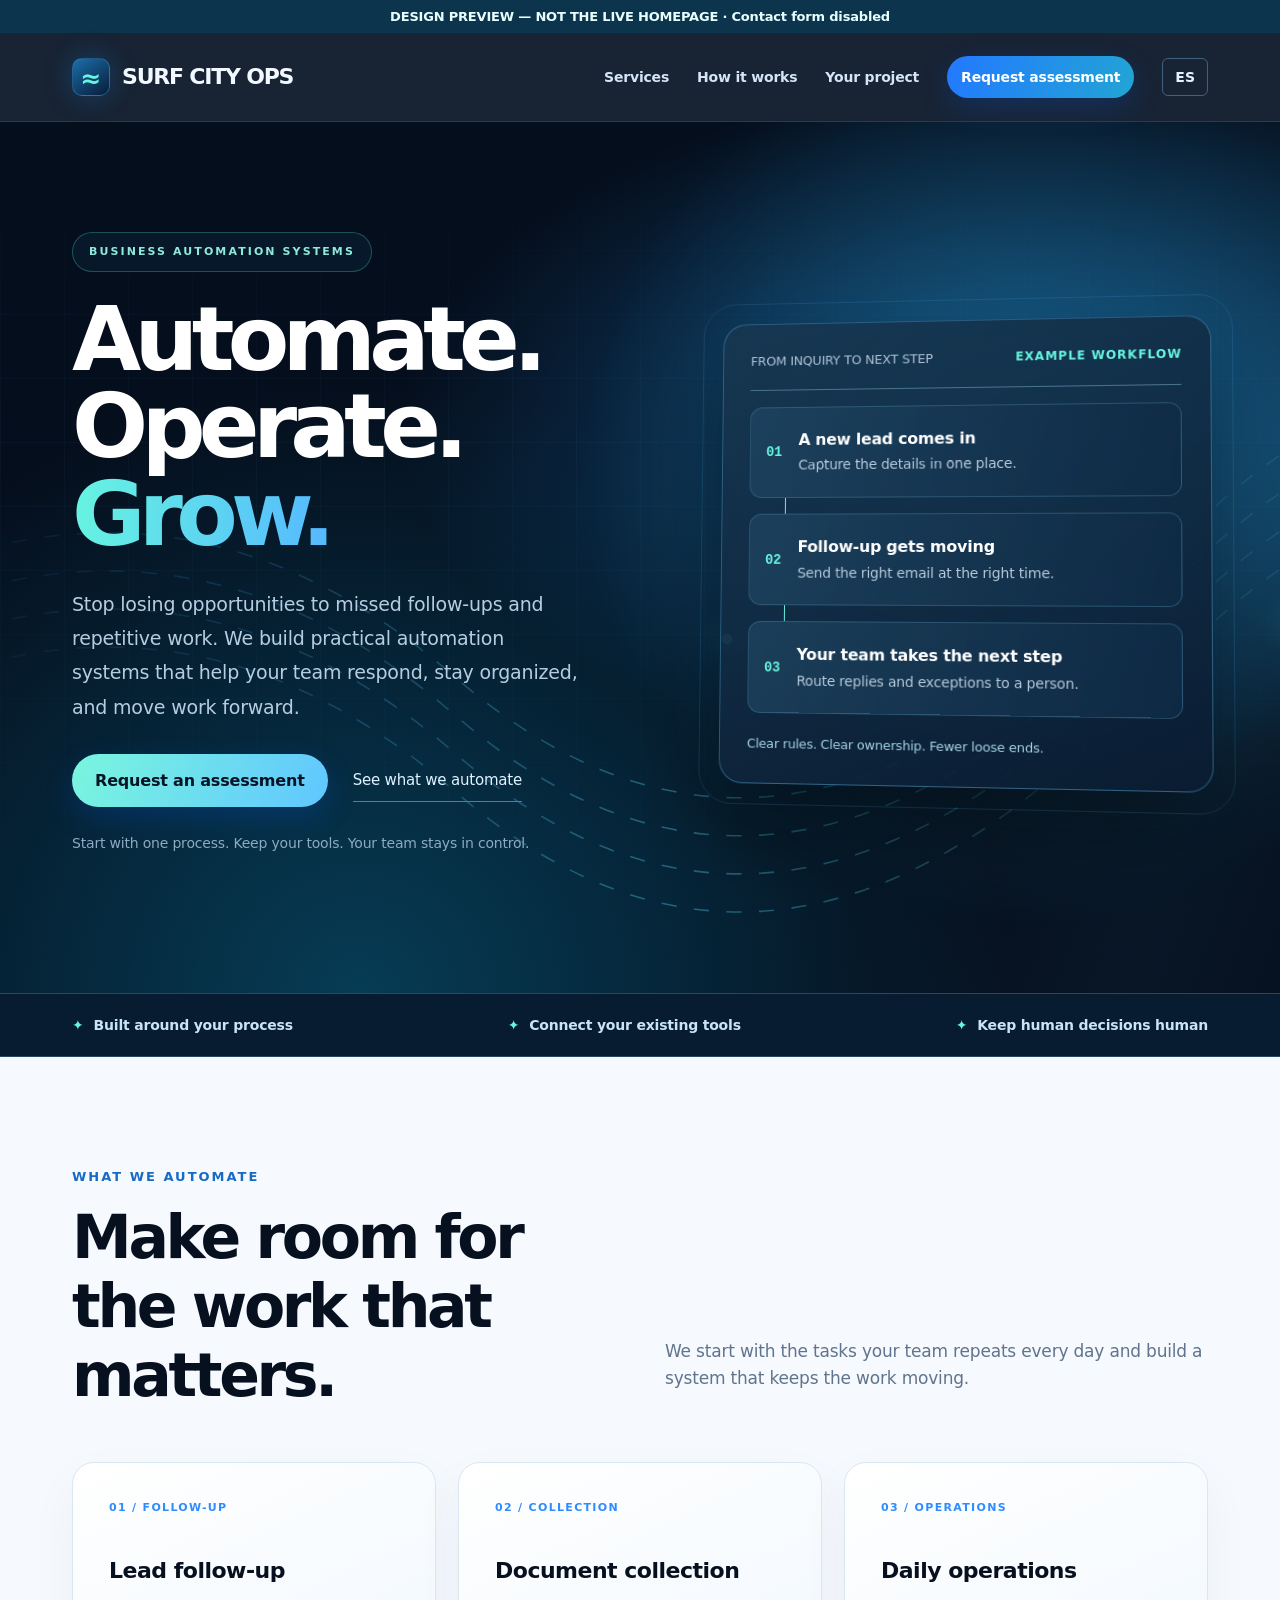
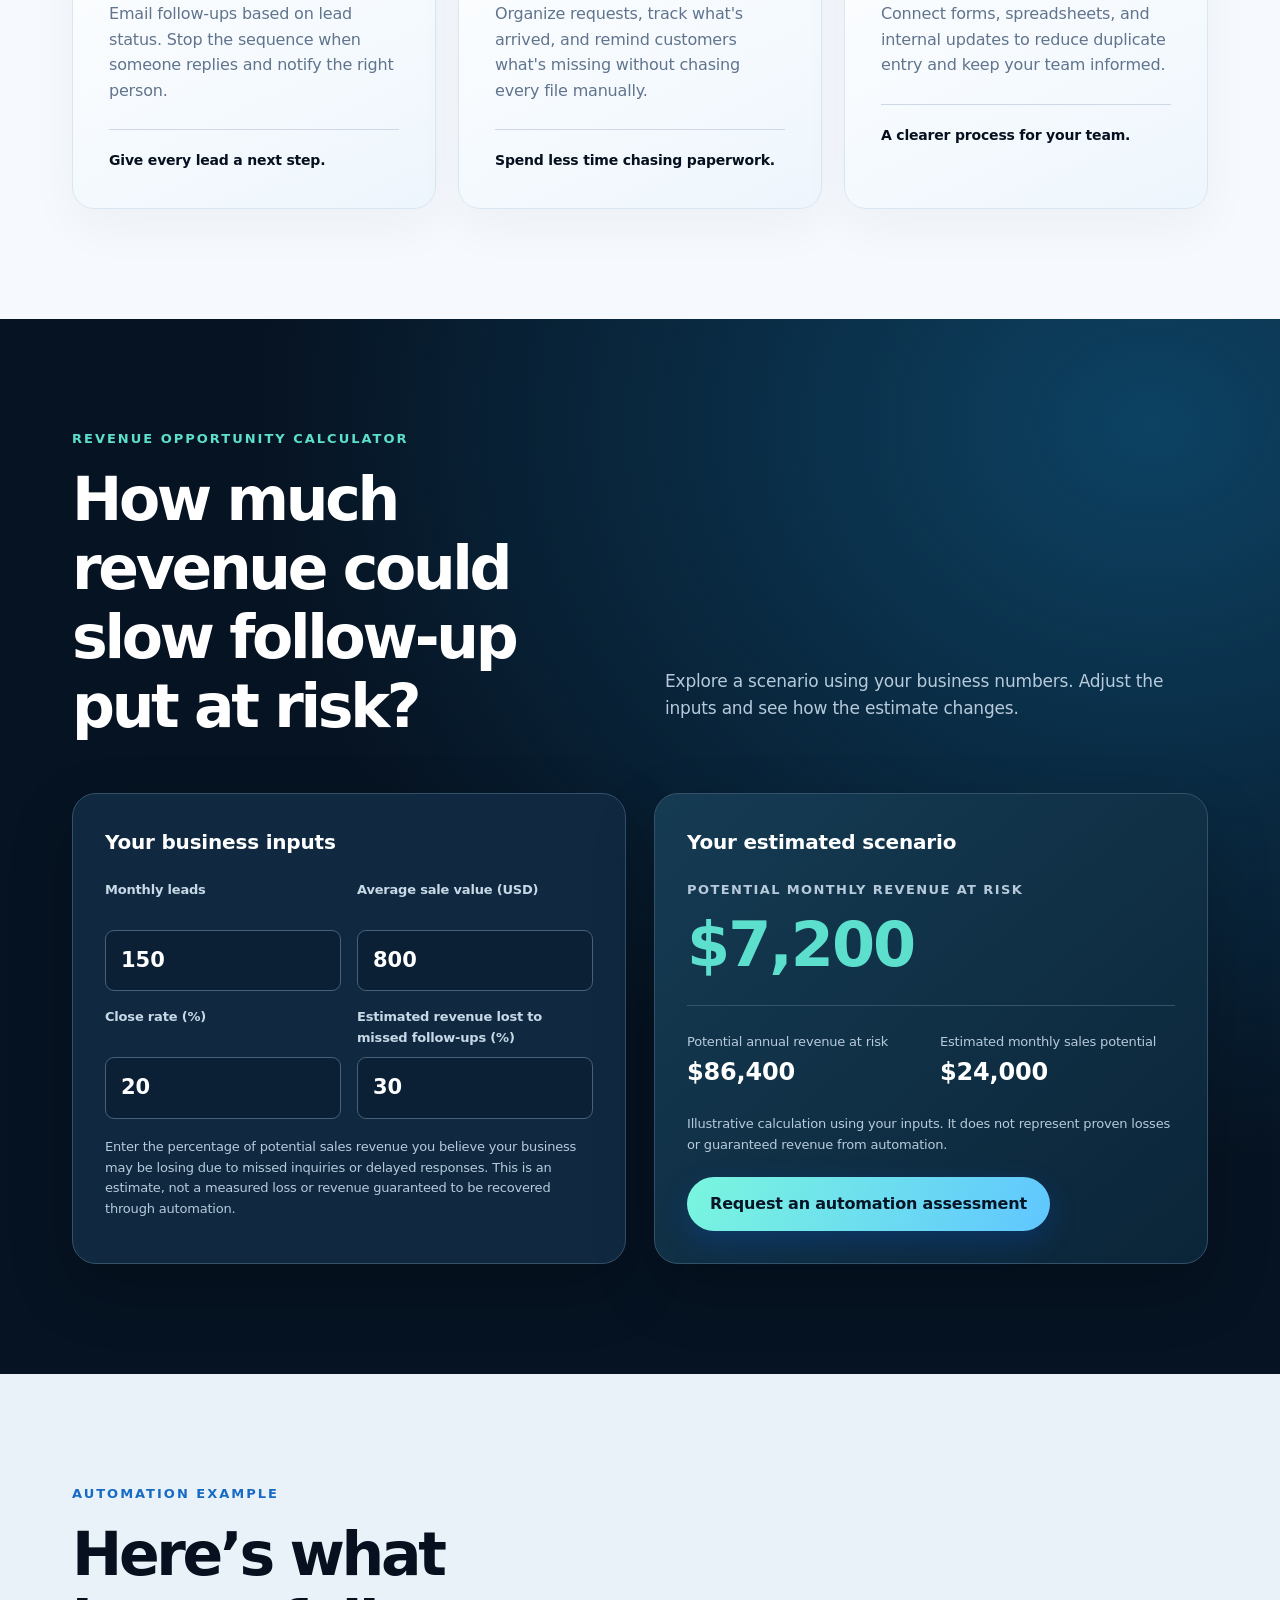
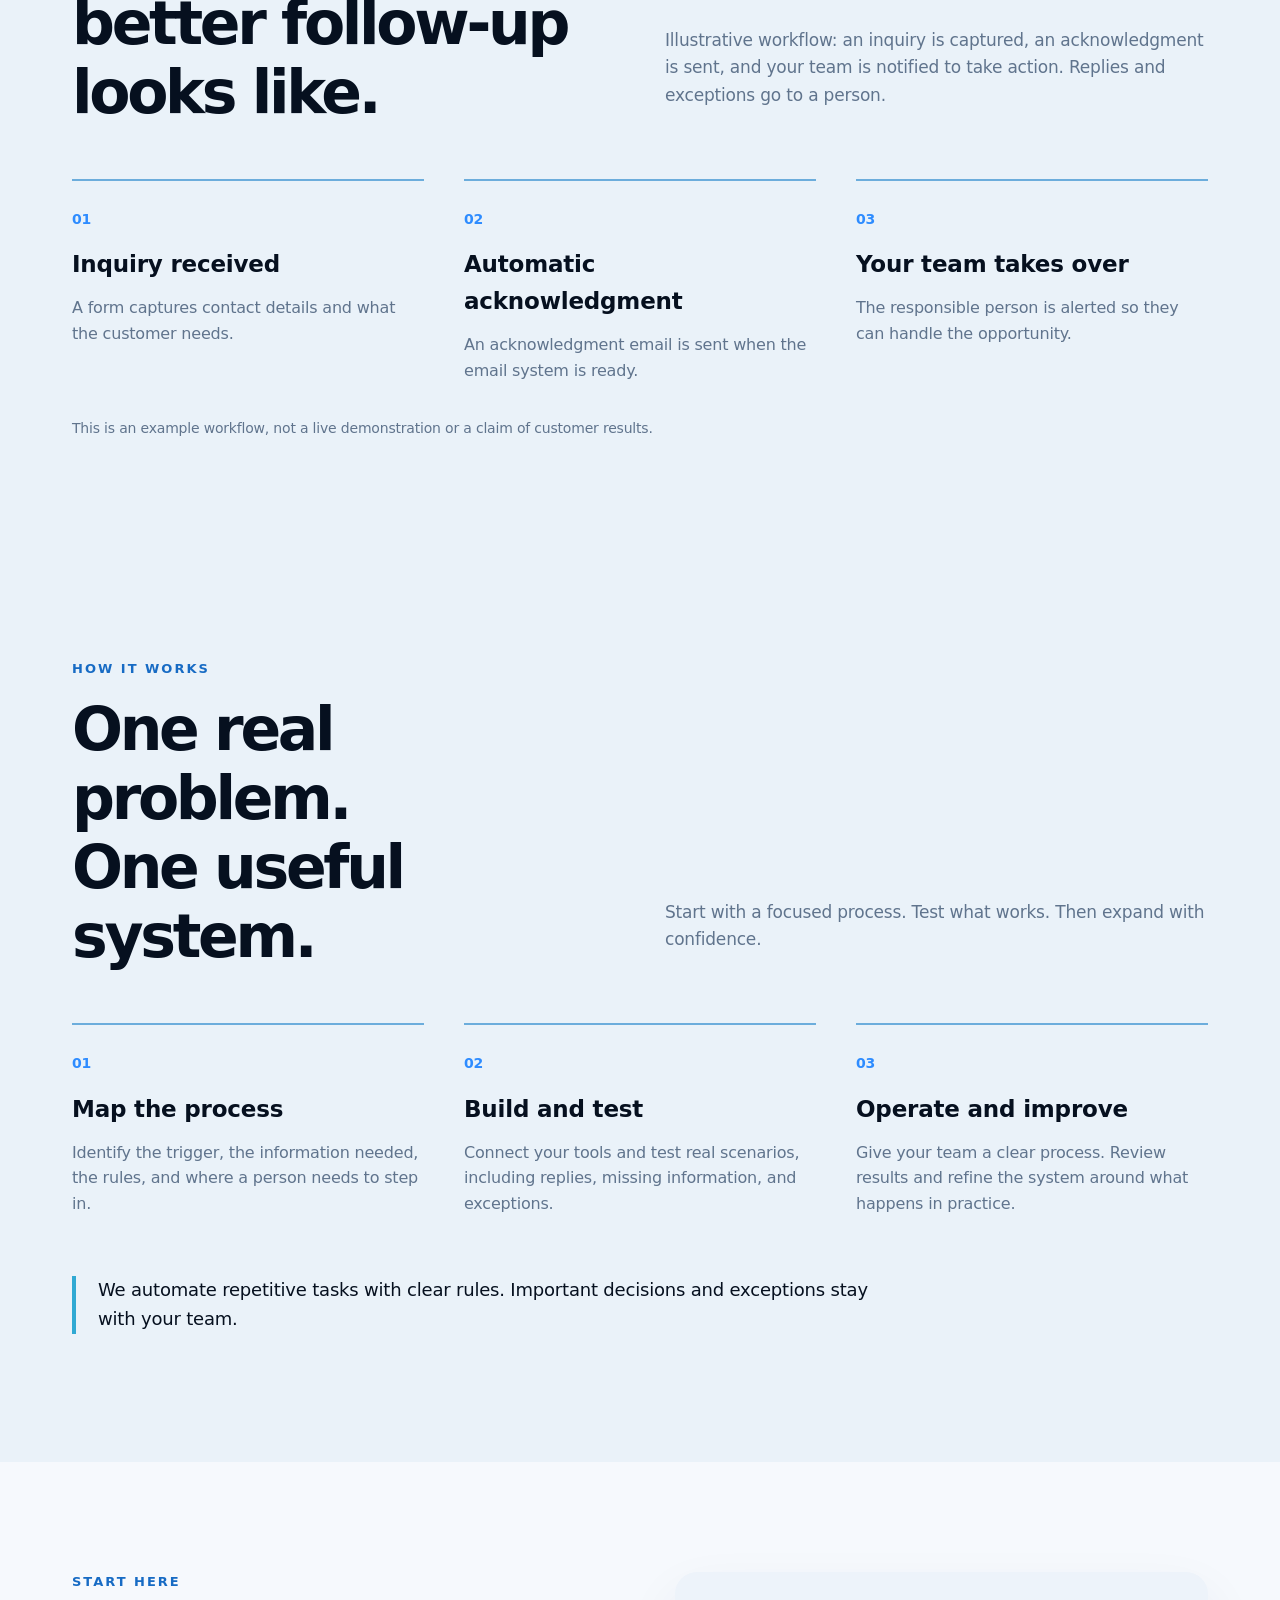
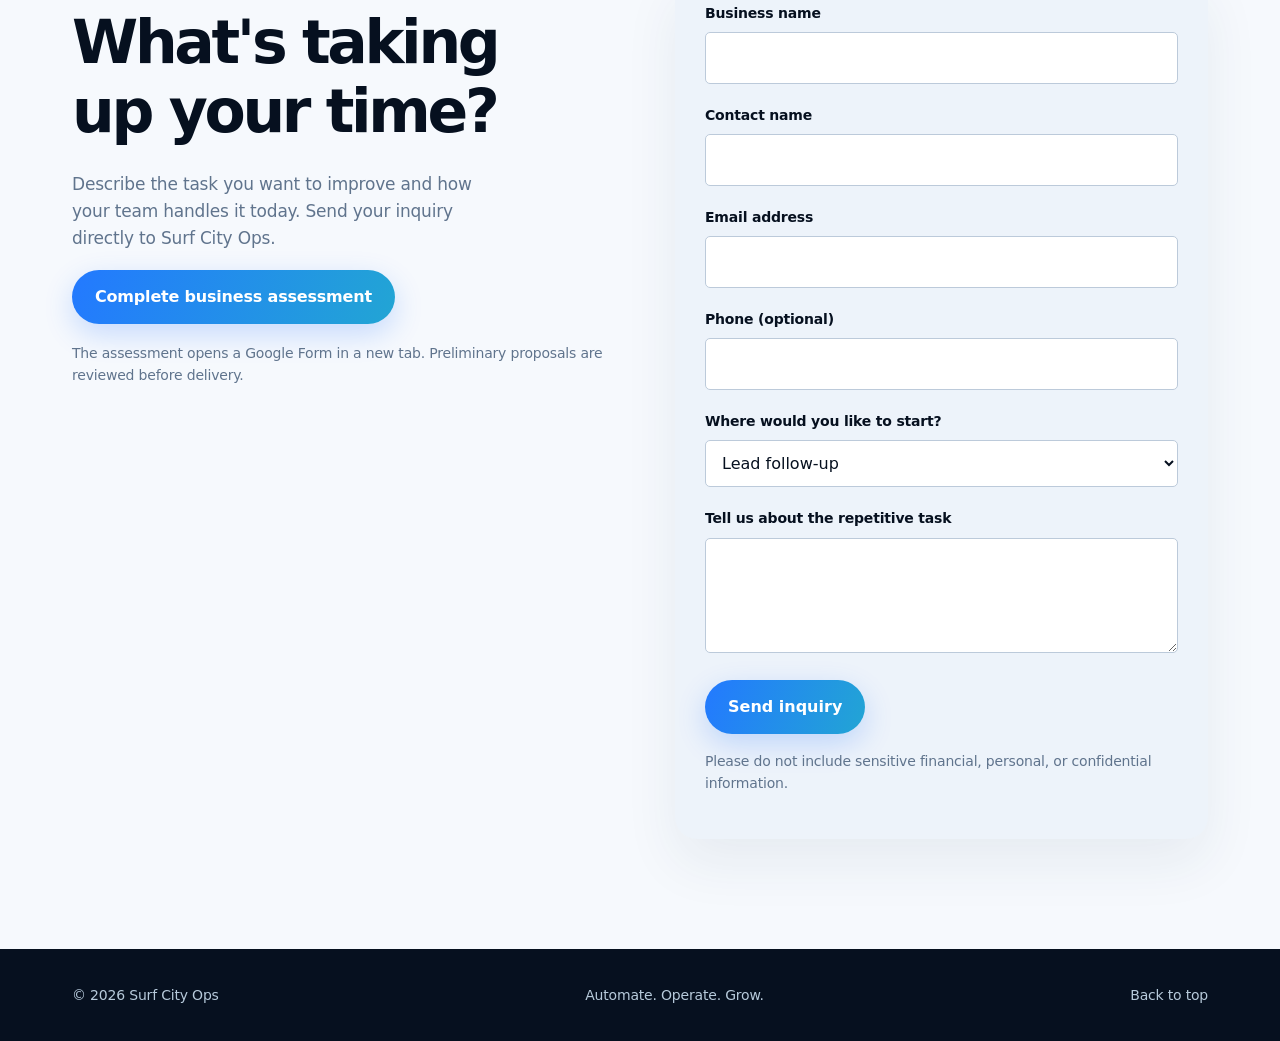
==== preview/index.html @ 1334e9cc "Publish isolated Ocean Intelligence review preview; disable form submissions" ====
<!doctype html>
<html lang="en">
<head>
<meta charset="utf-8"><meta name="viewport" content="width=device-width,initial-scale=1">
<title>Surf City Ops | Ocean Intelligence Preview</title>
<meta name="robots" content="noindex,nofollow">
<meta name="description" content="Practical business automation systems for lead follow-up, document collection, and repetitive work.">
<meta name="theme-color" content="#071a2c">

<meta property="og:type" content="website"><meta property="og:title" content="Surf City Ops | Practical Business Automation"><meta property="og:description" content="Practical systems for lead follow-up, document collection, and everyday operations.">
<meta name="twitter:card" content="summary">
<link rel="icon" href="data:image/svg+xml,%3Csvg xmlns='http://www.w3.org/2000/svg' viewBox='0 0 32 32'%3E%3Crect width='32' height='32' rx='8' fill='%23071a2c'/%3E%3Cpath d='M5 19q5-10 11 0t11 0M5 25q5-10 11 0t11 0' fill='none' stroke='%235ce0cd' stroke-width='3'/%3E%3C/svg%3E">
<style>
:root{--ink:#071a2c;--blue:#1259ed;--mint:#5ce0cd;--paper:#f4f7fb;--muted:#566477}*{box-sizing:border-box}html{scroll-behavior:smooth;scroll-padding-top:90px}body{margin:0;color:var(--ink);font-family:Arial,Helvetica,sans-serif;line-height:1.6}a{color:inherit;text-decoration:none}button,input,select,textarea{font:inherit}button,a,input,textarea,select{touch-action:manipulation}a:focus-visible,button:focus-visible,input:focus-visible,textarea:focus-visible,select:focus-visible{outline:3px solid #168e7d;outline-offset:5px}.wrap{max-width:1200px;margin:auto;padding:0 32px}header{position:sticky;top:0;z-index:10;background:#fff;border-bottom:1px solid #dfe6ef}.nav{min-height:88px;display:flex;align-items:center;justify-content:space-between;gap:25px}.nav-cta{background:var(--blue);color:#fff;border-radius:6px;padding:10px 14px}.brand{font-weight:800;font-size:22px;letter-spacing:-1px;display:flex;align-items:center;gap:12px}.mark{background:var(--ink);color:var(--mint);width:38px;height:38px;display:grid;place-items:center;border-radius:10px;font-size:25px;letter-spacing:-4px;padding-right:4px}.links{display:flex;align-items:center;gap:28px;font-size:14px;font-weight:bold}.lang{background:transparent;border:1px solid #c4cedb;border-radius:6px;padding:7px 12px;cursor:pointer}.button{display:inline-block;border:0;border-radius:6px;padding:14px 23px;background:var(--blue);color:white;font-weight:bold;cursor:pointer}.button.light{background:var(--mint);color:var(--ink)}.hero{background:var(--ink);color:white;overflow:hidden}.hero-grid{display:grid;grid-template-columns:1.15fr 1fr;gap:60px;align-items:center;padding-top:90px;padding-bottom:90px}.eyebrow{text-transform:uppercase;letter-spacing:2px;font-size:13px;font-weight:bold;color:var(--mint);margin:0 0 24px}h1{font-size:clamp(48px,6.8vw,86px);line-height:1.04;letter-spacing:-4px;margin:0 0 28px}h1 span{color:var(--mint)}.intro{font-size:19px;max-width:510px;color:#bdcede;margin-bottom:30px}.actions{display:flex;gap:25px;align-items:center;flex-wrap:wrap}.text-link{font-size:15px;border-bottom:1px solid #74889e;padding:9px 0}.hero-note{font-size:14px;color:#90a8c0;margin-top:25px}.flow{border:1px solid #38536f;background:#102940;border-radius:14px;padding:26px;transform:rotate(-2deg);box-shadow:20px 24px 0 #0a2136}.flow-head{display:flex;justify-content:space-between;gap:14px;font-size:13px;color:#aec3d7;border-bottom:1px solid #38536f;padding-bottom:18px}.flow-head strong{color:var(--mint);text-transform:uppercase;font-size:12px;letter-spacing:1px}.flow-step{padding:20px 16px;border:1px solid #38536f;border-radius:8px;margin-top:17px;display:flex;gap:17px;align-items:center;background:#16344e}.number{font:700 14px monospace;color:var(--mint)}.flow-step b{display:block;font-size:16px}.flow-step small{font-size:14px;color:#b5c9db}.flow-line{height:16px;width:1px;background:var(--mint);margin:0 0 -17px 37px}.flow-foot{font-size:13px;color:#aec3d7;padding-top:21px}.strip{background:var(--mint);padding:20px 0}.strip .wrap{display:flex;justify-content:space-between;gap:24px;font-weight:bold;font-size:14px}section{padding:88px 0}.section-top{display:grid;grid-template-columns:1fr 1fr;gap:50px;align-items:end;margin-bottom:42px}.label{color:var(--blue);font-size:13px;letter-spacing:2px;text-transform:uppercase;font-weight:bold;margin-bottom:15px}h2{font-size:clamp(32px,4vw,48px);letter-spacing:-1.8px;line-height:1.15;margin:0}p{margin:0 0 18px}.muted{color:var(--muted);font-size:17px}.cards{display:grid;grid-template-columns:repeat(3,1fr);gap:22px}.card{background:var(--paper);border:1px solid #e0e7f0;border-radius:10px;padding:30px}.card .index{font-size:14px;color:var(--blue);font-weight:bold;margin-bottom:40px}.card h3{font-size:22px;letter-spacing:-.5px;line-height:1.25;margin:0 0 17px}.card p{font-size:16px;color:var(--muted)}.card .outcome{border-top:1px solid #cfd9e6;margin:26px 0 0;padding-top:19px;color:var(--ink);font-weight:bold;font-size:14px}.process{background:var(--paper)}.steps{display:grid;grid-template-columns:repeat(3,1fr);gap:40px}.step{border-top:2px solid #bfcede;padding-top:25px}.step b{color:var(--blue);font-size:14px}.step h3{font-size:23px;margin:15px 0 12px}.step p{color:var(--muted)}.principle{margin-top:42px;border-left:4px solid var(--blue);padding-left:22px;max-width:800px;font-size:18px}.contact-grid{display:grid;grid-template-columns:1fr 1fr;gap:70px}.contact h2{margin-bottom:25px}.contact .muted{max-width:420px}form{background:var(--paper);border-radius:10px;padding:30px}label{display:block;font-size:14px;font-weight:bold;margin-bottom:8px}input,select,textarea{width:100%;padding:12px;border:1px solid #bccada;background:#fff;border-radius:5px;color:var(--ink);margin-bottom:20px}textarea{min-height:115px;resize:vertical}.form-note{font-size:14px;color:var(--muted);margin-top:16px;margin-bottom:0}.status{font-size:14px;margin-top:14px;color:#126c5f}footer{background:var(--ink);color:#b7cadb;padding:35px 0;font-size:14px}.footer-row{display:flex;justify-content:space-between;gap:25px}.skip{position:absolute;left:10px;top:-100px;background:#fff;color:var(--ink);padding:10px;z-index:20}.skip:focus{top:10px}@media(max-width:850px){.hero-grid{grid-template-columns:1fr;gap:45px;padding-top:60px;padding-bottom:65px}.flow{transform:none;max-width:540px}.section-top,.contact-grid{grid-template-columns:1fr;gap:25px}.cards,.steps{grid-template-columns:1fr}.card .index{margin-bottom:20px}.links>a:not(.nav-cta){display:none}.links .nav-cta{padding:8px 10px;font-size:12px}.strip .wrap{flex-wrap:wrap}.wrap{padding:0 22px}section{padding:60px 0}h1{letter-spacing:-2px}.footer-row{flex-direction:column;gap:10px}.brand{font-size:19px}.nav{min-height:75px}.contact-grid{gap:30px}}@media(prefers-reduced-motion:reduce){html{scroll-behavior:auto}}

/* Revenue calculator: isolated styles */
.calculator-section{background:#071a2c;color:#fff}
.calculator-section .label{color:#5ce0cd}
.calculator-section .muted{color:#b7cadb}
.calc-panel{display:grid;grid-template-columns:1fr 1fr;gap:28px;align-items:stretch}
.calc-inputs,.calc-results{border:1px solid #34516b;border-radius:18px;padding:32px;background:#102940}
.calc-inputs h3,.calc-results h3{margin:0 0 22px;font-size:20px}
.calc-grid{display:grid;grid-template-columns:1fr 1fr;gap:16px}
.calc-field label{color:#c7d8e6;font-size:13px;min-height:42px}
.calc-field input{background:#0b2034;border:1px solid #45627a;border-radius:9px;color:#fff;font-size:21px;font-weight:700;margin:0;padding:13px 15px;min-width:0}
.calc-field input:focus{border-color:#5ce0cd}
.calc-help{font-size:13px;color:#b7cadb;margin:18px 0 0}
.calc-results{background:linear-gradient(140deg,#153b53,#0b2538)}
.calc-overline{color:#b7cadb;font-size:13px;text-transform:uppercase;letter-spacing:1.4px;font-weight:bold;margin-bottom:8px}
.calc-amount{font-size:clamp(40px,5vw,62px);font-weight:800;letter-spacing:-2px;color:#5ce0cd;line-height:1.2;margin-bottom:22px;overflow-wrap:anywhere}
.calc-secondary{display:grid;grid-template-columns:1fr 1fr;gap:18px;border-top:1px solid #36536b;padding-top:22px}
.calc-secondary strong{display:block;font-size:24px;color:#fff;overflow-wrap:anywhere}
.calc-secondary span{font-size:13px;color:#b7cadb}
.calc-disclaimer{font-size:13px;color:#b7cadb;margin:22px 0}
.calc-results .button{width:auto}
@media(max-width:850px){.calc-panel{grid-template-columns:1fr}.calc-inputs,.calc-results{padding:24px}}
@media(max-width:440px){.calc-grid{grid-template-columns:1fr}.calc-field label{min-height:0}.calc-secondary{grid-template-columns:1fr}}



/* Ocean Intelligence — premium visual system, October 2026 */
:root{--ink:#06101f;--blue:#2e8cff;--mint:#67f5e0;--paper:#edf3fa;--muted:#60748d}
body{background:#f6f9fd;font-family:Inter,ui-sans-serif,system-ui,-apple-system,"Segoe UI",sans-serif;letter-spacing:-.012em}
header{background:rgba(5,17,34,.92);border-bottom:1px solid rgba(120,181,233,.17);backdrop-filter:blur(22px);-webkit-backdrop-filter:blur(22px)}
.brand{color:#f2f8ff;letter-spacing:-.055em}.mark{background:linear-gradient(145deg,#1b6fa9,#071c39);box-shadow:0 0 28px #1c9dff40;border:1px solid #3b8cc577}
.links>a:not(.nav-cta){color:#d4e5f8}.links>a:not(.nav-cta):hover{color:#73e7ff}
.lang{color:#e2f4ff;border-color:#41607c}.nav-cta,.button{background:linear-gradient(110deg,#2379ff,#22a5d4);border-radius:999px;box-shadow:0 10px 30px #005fff33;transition:transform .2s,box-shadow .2s}.button:hover,.nav-cta:hover{transform:translateY(-2px);box-shadow:0 14px 35px #168bff66}
.hero{position:relative;isolation:isolate;background:radial-gradient(ellipse at 80% 35%,#104b7b 0%,transparent 43%),radial-gradient(ellipse at 28% 100%,#063c55 0%,transparent 50%),#050e1c}
.hero:before{content:"";position:absolute;inset:0;z-index:-1;background:linear-gradient(110deg,transparent 40%,#4bcaff0b 50%,transparent 60%);background-size:200% 100%;animation:oceanSweep 13s linear infinite}
.hero:after{content:"";position:absolute;inset:0;z-index:-1;background-image:linear-gradient(#63a7ec0c 1px,transparent 1px),linear-gradient(90deg,#63a7ec0c 1px,transparent 1px);background-size:64px 64px;mask-image:linear-gradient(to bottom,transparent,#000 35%,transparent)}
@keyframes oceanSweep{to{background-position:-200% 0}}
.hero-grid{min-height:690px;padding-top:110px;padding-bottom:120px;gap:75px}
.eyebrow{display:inline-flex;align-items:center;gap:10px;color:#8feadd;font-size:11px;letter-spacing:.19em;border:1px solid #4ee3c449;padding:10px 16px;border-radius:100px;background:#0c314452}
h1{font-size:clamp(54px,7vw,104px);line-height:.98;letter-spacing:-.075em;font-weight:800}
h1 span{background:linear-gradient(95deg,#67f5e0,#55b8ff);-webkit-background-clip:text;background-clip:text;color:transparent}
.intro{font-size:19px;line-height:1.8;color:#b6cde1}
.button.light{background:linear-gradient(115deg,#7af6de,#60c6ff);color:#061526}
.text-link{color:#e0f2ff;border-color:#4d809c}
.hero-note{color:#8daac3}
.flow{position:relative;transform:perspective(1000px) rotateY(-5deg) rotateX(2deg);background:linear-gradient(155deg,#163650e8,#091b31ed);border:1px solid #5fb9ee60;border-radius:24px;padding:28px;box-shadow:0 36px 90px #0009,0 0 75px #078fe522}
.flow:before{content:"";position:absolute;inset:-22px;z-index:-1;border:1px solid #59baff24;border-radius:34px}
.flow-step{border-color:#477d9c77;border-radius:13px;background:linear-gradient(100deg,#204865aa,#0e2a45dd);transition:transform .2s,border-color .2s}
.flow-step:hover{transform:translateX(5px);border-color:#76f2e2}
.flow-head{border-color:#4a7390}.flow-foot{color:#a6d4e5}
.strip{background:#071c30;color:#c9e5f5;border-top:1px solid #234969;border-bottom:1px solid #234969}
.strip .wrap span:before{content:"✦";color:#67f5e0;margin-right:10px}
section{padding:110px 0}.label{color:#176bc4}.section-top{margin-bottom:52px}h2{font-size:clamp(38px,4.7vw,60px);letter-spacing:-.055em}
.card{background:linear-gradient(155deg,#fff,#eef6fd);border:1px solid #d9e7f3;border-radius:22px;padding:36px;box-shadow:0 18px 50px #12365b0b;transition:transform .25s,box-shadow .25s}
.card:hover{transform:translateY(-6px);box-shadow:0 25px 65px #12365b22}.card .index{letter-spacing:.12em;font-size:11px}
.process{background:#eaf2f9}.step{border-top:2px solid #6caddc}.principle{border-color:#30a9d3}
.calculator-section{background:radial-gradient(ellipse at 90% 10%,#0d4263,transparent 55%),#061322}
.calc-inputs,.calc-results{border-radius:24px;box-shadow:0 25px 65px #0003}
.contact form,form{border-radius:22px;box-shadow:0 24px 55px #183b5812}
footer{background:#06101f}
@media(max-width:850px){.hero-grid{min-height:0;padding-top:74px;padding-bottom:80px}.flow{transform:none}.flow:before{inset:-10px}section{padding:76px 0}.links{gap:12px}}
@media(max-width:500px){h1{font-size:clamp(48px,14vw,68px)}.wrap{padding:0 20px}.brand{font-size:16px}.mark{width:34px;height:34px}.nav-cta{font-size:11px!important}.flow{padding:18px}.strip .wrap{display:grid;gap:10px}}
@media(prefers-reduced-motion:reduce){.hero:before{animation:none}.button,.nav-cta,.card,.flow-step{transition:none}}


/* Lightweight cinematic hero motion: no third-party video, no bandwidth penalty */
.ocean-motion{position:absolute;inset:0;z-index:-1;overflow:hidden;pointer-events:none;opacity:.7}.ocean-motion svg{width:100%;height:100%;min-height:620px}.ocean-path{stroke-dasharray:14 16;animation:waveTravel 28s linear infinite, waveBreathe 8s ease-in-out infinite alternate}.ocean-path.b{animation-delay:-4s,-2s}.ocean-path.c{animation-delay:-9s,-4s}.ocean-path.d{animation-delay:-13s,-6s}.ocean-pulse{filter:drop-shadow(0 0 14px #59f5ff);animation:pulseLight 4s ease-in-out infinite}.ocean-pulse.p2{animation-delay:1.3s}.ocean-pulse.p3{animation-delay:2.5s}@keyframes waveTravel{to{stroke-dashoffset:-480}}@keyframes waveBreathe{to{opacity:.28;transform:translateY(15px)}}@keyframes pulseLight{50%{opacity:.2;transform:scale(.6)}}.hero-grid{position:relative;z-index:1}@media(prefers-reduced-motion:reduce){.ocean-path,.ocean-pulse{animation:none}}
</style>
</head>
<body><div style="background:#0c344c;color:#e8ffff;text-align:center;padding:9px;font:600 13px system-ui">DESIGN PREVIEW — NOT THE LIVE HOMEPAGE · Contact form disabled</div>
<a class="skip" href="#main" data-es="Ir al contenido">Skip to content</a>
<header><div class="wrap nav"><a class="brand" href="#" aria-label="Surf City Ops home"><span class="mark" aria-hidden="true">≈</span>SURF CITY OPS</a><nav class="links" aria-label="Main navigation"><a href="#services" data-es="Servicios">Services</a><a href="#process" data-es="Cómo funciona">How it works</a><a href="#start" data-es="Tu proyecto">Your project</a><a class="nav-cta" href="https://docs.google.com/forms/d/e/1FAIpQLSewjGlySSHzWJJlg8xLWE89y1LJM-uCbJaw9V3Ccs_qSNcy6Q/viewform" target="_blank" rel="noopener noreferrer" data-es="Solicitar evaluación">Request assessment</a><button class="lang" id="language" aria-label="Cambiar a español">ES</button></nav></div></header>
<main id="main">
<div class="hero"><div class="ocean-motion" aria-hidden="true"><svg viewBox="0 0 1440 800" preserveAspectRatio="xMidYMid slice" xmlns="http://www.w3.org/2000/svg"><defs><linearGradient id="waveGrad" x1="0" y1="0" x2="1" y2="0"><stop offset="0" stop-color="#1764b6" stop-opacity="0"/><stop offset=".5" stop-color="#5fd8ff" stop-opacity=".5"/><stop offset="1" stop-color="#3bf1da" stop-opacity="0"/></linearGradient><radialGradient id="glow"><stop stop-color="#37caff" stop-opacity=".4"/><stop offset="1" stop-color="#37caff" stop-opacity="0"/></radialGradient></defs><circle cx="1080" cy="320" r="420" fill="url(#glow)"/><g fill="none" stroke="url(#waveGrad)" stroke-width="1.5"><path class="ocean-path a" d="M-100 500 Q250 250 550 510 T1180 420 T1600 470"/><path class="ocean-path b" d="M-100 535 Q250 285 550 545 T1180 455 T1600 505"/><path class="ocean-path c" d="M-100 570 Q250 320 550 580 T1180 490 T1600 540"/><path class="ocean-path d" d="M-100 605 Q250 355 550 615 T1180 525 T1600 575"/></g><g fill="#70e5f5"><circle class="ocean-pulse p1" cx="800" cy="475" r="5"/><circle class="ocean-pulse p2" cx="1110" cy="430" r="4"/><circle class="ocean-pulse p3" cx="1320" cy="460" r="6"/></g></svg></div><div class="wrap hero-grid"><div><p class="eyebrow" data-es="Sistemas de automatización empresarial">Business automation systems</p><h1>Automate.<br>Operate.<br><span>Grow.</span></h1><p class="intro" data-es="Deja de perder oportunidades por falta de seguimiento y tareas repetitivas. Creamos sistemas prácticos que ayudan a tu equipo a responder, organizarse y avanzar.">Stop losing opportunities to missed follow-ups and repetitive work. We build practical automation systems that help your team respond, stay organized, and move work forward.</p><div class="actions"><a class="button light" href="https://docs.google.com/forms/d/e/1FAIpQLSewjGlySSHzWJJlg8xLWE89y1LJM-uCbJaw9V3Ccs_qSNcy6Q/viewform" target="_blank" rel="noopener noreferrer" data-es="Solicitar evaluación gratuita">Request an assessment</a><a class="text-link" href="#services" data-es="Qué podemos automatizar">See what we automate</a></div><p class="hero-note" data-es="Empieza con un proceso. Conserva tus herramientas. Tu equipo mantiene el control.">Start with one process. Keep your tools. Your team stays in control.</p></div>
<div class="flow" aria-label="Example lead follow-up workflow"><div class="flow-head"><span data-es="DEL CONTACTO AL SIGUIENTE PASO">FROM INQUIRY TO NEXT STEP</span><strong data-es="Ejemplo de flujo">Example workflow</strong></div><div class="flow-step"><span class="number">01</span><div><b data-es="Llega un nuevo prospecto">A new lead comes in</b><small data-es="Captura los detalles en un solo lugar.">Capture the details in one place.</small></div></div><div class="flow-line"></div><div class="flow-step"><span class="number">02</span><div><b data-es="El seguimiento entra en acción">Follow-up gets moving</b><small data-es="Envía el correo correcto en el momento correcto.">Send the right email at the right time.</small></div></div><div class="flow-line"></div><div class="flow-step"><span class="number">03</span><div><b data-es="Tu equipo toma el siguiente paso">Your team takes the next step</b><small data-es="Deriva respuestas y excepciones a una persona.">Route replies and exceptions to a person.</small></div></div><div class="flow-foot" data-es="Reglas claras. Responsabilidades claras. Menos pendientes.">Clear rules. Clear ownership. Fewer loose ends.</div></div></div></div>
<div class="strip"><div class="wrap"><span data-es="Diseñado alrededor de tu proceso">Built around your process</span><span data-es="Conecta tus herramientas actuales">Connect your existing tools</span><span data-es="Mantén las decisiones humanas">Keep human decisions human</span></div></div>
<section id="services"><div class="wrap"><div class="section-top"><div><div class="label" data-es="Qué automatizamos">What we automate</div><h2 data-es="Haz espacio para<br>el trabajo que importa.">Make room for<br>the work that matters.</h2></div><p class="muted" data-es="Comenzamos con las tareas que tu equipo repite cada día y construimos un sistema que mantiene el trabajo en movimiento.">We start with the tasks your team repeats every day and build a system that keeps the work moving.</p></div><div class="cards"><article class="card"><div class="index">01 / FOLLOW-UP</div><h3 data-es="Seguimiento de prospectos">Lead follow-up</h3><p data-es="Correos de seguimiento basados en el estado del prospecto. Detén la secuencia cuando responda y avisa a la persona correcta.">Email follow-ups based on lead status. Stop the sequence when someone replies and notify the right person.</p><p class="outcome" data-es="Dale un siguiente paso a cada prospecto.">Give every lead a next step.</p></article><article class="card"><div class="index">02 / COLLECTION</div><h3 data-es="Recopilación de documentos">Document collection</h3><p data-es="Organiza solicitudes, registra lo recibido y recuerda a tus clientes lo que falta, sin perseguir cada archivo manualmente.">Organize requests, track what's arrived, and remind customers what's missing without chasing every file manually.</p><p class="outcome" data-es="Menos tiempo persiguiendo documentos.">Spend less time chasing paperwork.</p></article><article class="card"><div class="index">03 / OPERATIONS</div><h3 data-es="Operaciones diarias">Daily operations</h3><p data-es="Conecta formularios, hojas de cálculo y actualizaciones internas para reducir datos duplicados y mantener a tu equipo informado.">Connect forms, spreadsheets, and internal updates to reduce duplicate entry and keep your team informed.</p><p class="outcome" data-es="Un proceso más claro para tu equipo.">A clearer process for your team.</p></article></div></div></section>

<section id="calculator" class="calculator-section" aria-labelledby="calculator-title"><div class="wrap">
<div class="section-top"><div><div class="label" data-es="Calculadora de oportunidades">Revenue opportunity calculator</div><h2 id="calculator-title" data-es="¿Cuánto ingreso podría estar en riesgo por un seguimiento lento?">How much revenue could slow follow-up put at risk?</h2></div><p class="muted" data-es="Explora un escenario con los números de tu negocio. Ajusta los valores y observa cómo cambia la estimación.">Explore a scenario using your business numbers. Adjust the inputs and see how the estimate changes.</p></div>
<div class="calc-panel"><div class="calc-inputs"><h3 data-es="Datos de tu negocio">Your business inputs</h3><div class="calc-grid">
<div class="calc-field"><label for="calc-leads" data-es="Prospectos al mes">Monthly leads</label><input id="calc-leads" type="number" min="0" max="1000000" step="1" value="150" inputmode="numeric"></div>
<div class="calc-field"><label for="calc-sale" data-es="Valor promedio de venta (USD)">Average sale value (USD)</label><input id="calc-sale" type="number" min="0" max="100000000" step="1" value="800" inputmode="decimal"></div>
<div class="calc-field"><label for="calc-close" data-es="Tasa de cierre (%)">Close rate (%)</label><input id="calc-close" type="number" min="0" max="100" step="1" value="20" inputmode="decimal"></div>
<div class="calc-field"><label for="calc-risk" data-es="Pérdida estimada por falta de seguimiento (%)">Estimated revenue lost to missed follow-ups (%)</label><input id="calc-risk" type="number" min="0" max="100" step="1" value="30" inputmode="decimal"></div>
</div><p class="calc-help" data-es="Ingresa el porcentaje de ingresos por ventas potenciales que crees que tu negocio podría estar perdiendo por consultas sin responder o respuestas tardías. Es una estimación, no una pérdida medida ni ingresos garantizados que la automatización pueda recuperar.">Enter the percentage of potential sales revenue you believe your business may be losing due to missed inquiries or delayed responses. This is an estimate, not a measured loss or revenue guaranteed to be recovered through automation.</p></div>
<div class="calc-results" aria-live="polite" aria-atomic="true"><h3 data-es="Tu escenario estimado">Your estimated scenario</h3><div class="calc-overline" data-es="Ingreso mensual potencialmente en riesgo">Potential monthly revenue at risk</div><div class="calc-amount" id="calc-monthly">$7,200</div><div class="calc-secondary"><div><span data-es="Ingreso anual potencialmente en riesgo">Potential annual revenue at risk</span><strong id="calc-yearly">$86,400</strong></div><div><span data-es="Ingreso mensual potencial estimado">Estimated monthly sales potential</span><strong id="calc-potential">$24,000</strong></div></div><p class="calc-disclaimer" data-es="Ejemplo ilustrativo calculado con tus datos. No representa una pérdida comprobada ni ingresos garantizados por automatización.">Illustrative calculation using your inputs. It does not represent proven losses or guaranteed revenue from automation.</p><a class="button light" href="https://docs.google.com/forms/d/e/1FAIpQLSewjGlySSHzWJJlg8xLWE89y1LJM-uCbJaw9V3Ccs_qSNcy6Q/viewform" target="_blank" rel="noopener noreferrer" data-es="Solicitar evaluación de automatización">Request an automation assessment</a></div></div></div></section>

<section id="example" class="process"><div class="wrap"><div class="section-top"><div><div class="label" data-es="Ejemplo de automatización">Automation example</div><h2 data-es="Así funciona un seguimiento mejor.">Here’s what better follow-up looks like.</h2></div><p class="muted" data-es="Ejemplo ilustrativo: el sistema recibe una consulta, envía una confirmación y alerta a tu equipo para que pueda actuar. Las respuestas y excepciones se entregan a una persona.">Illustrative workflow: an inquiry is captured, an acknowledgment is sent, and your team is notified to take action. Replies and exceptions go to a person.</p></div><div class="steps"><div class="step"><b>01</b><h3 data-es="Consulta recibida">Inquiry received</h3><p data-es="Un formulario registra los datos de contacto y la necesidad del cliente.">A form captures contact details and what the customer needs.</p></div><div class="step"><b>02</b><h3 data-es="Confirmación automática">Automatic acknowledgment</h3><p data-es="Se envía un correo de confirmación cuando el sistema de correo está listo.">An acknowledgment email is sent when the email system is ready.</p></div><div class="step"><b>03</b><h3 data-es="Tu equipo continúa">Your team takes over</h3><p data-es="Se avisa a la persona responsable para que atienda la oportunidad.">The responsible person is alerted so they can handle the opportunity.</p></div></div><p class="form-note" data-es="Este es un ejemplo de diseño de flujo, no una demostración en vivo ni una afirmación de resultados de clientes.">This is an example workflow, not a live demonstration or a claim of customer results.</p></div></section>
<section class="process" id="process"><div class="wrap"><div class="section-top"><div><div class="label" data-es="Cómo funciona">How it works</div><h2 data-es="Un problema real.<br>Un sistema útil.">One real problem.<br>One useful system.</h2></div><p class="muted" data-es="Empieza con un proceso concreto. Prueba lo que funciona. Luego amplía con confianza.">Start with a focused process. Test what works. Then expand with confidence.</p></div><div class="steps"><div class="step"><b>01</b><h3 data-es="Mapear el proceso">Map the process</h3><p data-es="Identificamos el detonante, los datos necesarios, las reglas y los puntos donde debe intervenir una persona.">Identify the trigger, the information needed, the rules, and where a person needs to step in.</p></div><div class="step"><b>02</b><h3 data-es="Construir y probar">Build and test</h3><p data-es="Conectamos tus herramientas y probamos casos reales, incluyendo respuestas, datos faltantes y excepciones.">Connect your tools and test real scenarios, including replies, missing information, and exceptions.</p></div><div class="step"><b>03</b><h3 data-es="Operar y mejorar">Operate and improve</h3><p data-es="Tu equipo recibe un proceso claro. Revisamos resultados y ajustamos el sistema según lo que sucede en la práctica.">Give your team a clear process. Review results and refine the system around what happens in practice.</p></div></div><p class="principle" data-es="Automatizamos tareas repetitivas con reglas claras. Las decisiones importantes y las excepciones quedan en manos de tu equipo.">We automate repetitive tasks with clear rules. Important decisions and exceptions stay with your team.</p></div></section>
<section class="contact" id="start"><div class="wrap contact-grid"><div><div class="label" data-es="Empieza por aquí">Start here</div><h2 data-es="¿Qué tarea te está<br>quitando tiempo?">What's taking<br>up your time?</h2><p class="muted" data-es="Describe la tarea que quieres mejorar y cómo la maneja tu equipo hoy. Envía tu consulta directamente a Surf City Ops.">Describe the task you want to improve and how your team handles it today. Send your inquiry directly to Surf City Ops.</p><p><a class="button" href="https://docs.google.com/forms/d/e/1FAIpQLSewjGlySSHzWJJlg8xLWE89y1LJM-uCbJaw9V3Ccs_qSNcy6Q/viewform" target="_blank" rel="noopener noreferrer" data-es="Completar evaluación empresarial">Complete business assessment</a></p><p class="form-note" data-es="La evaluación abre un formulario de Google en otra pestaña. Las propuestas preliminares se revisan antes de enviarse.">The assessment opens a Google Form in a new tab. Preliminary proposals are reviewed before delivery.</p></div><form id="brief"><label for="business" data-es="Nombre del negocio">Business name</label><input id="business" required maxlength="150" autocomplete="organization"><label for="contactName" data-es="Nombre de contacto">Contact name</label><input id="contactName" required maxlength="120" autocomplete="name"><label for="email" data-es="Correo electrónico">Email address</label><input id="email" type="email" required maxlength="254" autocomplete="email"><label for="phone" data-es="Teléfono (opcional)">Phone (optional)</label><input id="phone" type="tel" maxlength="40" autocomplete="tel"><label for="area" data-es="¿Por dónde quieres empezar?">Where would you like to start?</label><select id="area"><option value="Lead follow-up" data-es="Seguimiento de prospectos">Lead follow-up</option><option value="Document collection" data-es="Recopilación de documentos">Document collection</option><option value="Daily operations" data-es="Operaciones diarias">Daily operations</option><option value="Another process" data-es="Otro proceso">Another process</option></select><label for="task" data-es="Cuéntanos sobre la tarea repetitiva">Tell us about the repetitive task</label><textarea id="task" required maxlength="3000"></textarea><button class="button" type="submit" data-es="Enviar consulta">Send inquiry</button><p class="form-note" data-es="No incluyas información financiera, personal o confidencial sensible.">Please do not include sensitive financial, personal, or confidential information.</p><div class="status" id="status" role="status"></div></form></div></section>
</main><footer><div class="wrap footer-row"><span>© <span id="year"></span> Surf City Ops</span><span>Automate. Operate. Grow.</span><a href="#main" data-es="Volver arriba">Back to top</a></div></footer>
<script>
const ENDPOINT='https://script.google.com/macros/s/AKfycbwcGmO5LII68iboza9HBVYWhQPpa6-agMU5VzBs6jrOhZC6E5OnXxMAge-KpCM1obvo/exec';
const FORM_SUBMISSIONS_ENABLED=false; // Enabled after successful controlled test.
const translatable=[...document.querySelectorAll('[data-es]')];
translatable.forEach(el=>el.dataset.en=el.innerHTML);
let language='en';
const form=document.getElementById('brief'),status=document.getElementById('status'),submitButton=form.querySelector('button[type="submit"]');
let pendingSubmissionId=null;
function showStatus(en,es){status.textContent=language==='es'?es:en;}
document.getElementById('language').addEventListener('click',function(){
 language=language==='en'?'es':'en';document.documentElement.lang=language;
 translatable.forEach(el=>el.innerHTML=el.dataset[language]);
 this.textContent=language==='en'?'ES':'EN';
 this.setAttribute('aria-label',language==='en'?'Cambiar a español':'Switch to English');status.textContent='';
});
document.getElementById('year').textContent=new Date().getFullYear();
form.addEventListener('input',()=>{pendingSubmissionId=null;});
form.addEventListener('change',()=>{pendingSubmissionId=null;});
form.addEventListener('submit',async event=>{
 event.preventDefault();if(!form.reportValidity())return;
 if(!FORM_SUBMISSIONS_ENABLED){showStatus('Form integration is being finalized. No information has been sent.','Estamos finalizando la integración del formulario. No se ha enviado información.');return;}
 if(!pendingSubmissionId){
  if(!window.crypto||!crypto.getRandomValues){showStatus('Your browser cannot securely prepare the submission.','Tu navegador no puede preparar el envío de forma segura.');return;}
  const bytes=new Uint8Array(16);crypto.getRandomValues(bytes);
  pendingSubmissionId='SCO_'+Array.from(bytes,b=>b.toString(16).padStart(2,'0')).join('');
 }
 const payload={businessName:document.getElementById('business').value.trim(),contactName:document.getElementById('contactName').value.trim(),email:document.getElementById('email').value.trim(),phone:document.getElementById('phone').value.trim(),service:document.getElementById('area').value,needs:document.getElementById('task').value.trim(),language,submissionId:pendingSubmissionId};
 const fields=[...form.querySelectorAll('input,select,textarea')];
 submitButton.disabled=true;fields.forEach(el=>{if(el.tagName==='SELECT')el.disabled=true;else el.readOnly=true;});
 showStatus('Sending your inquiry…','Enviando tu consulta…');
 try{
  const response=await fetch(ENDPOINT,{method:'POST',headers:{'Content-Type':'text/plain;charset=UTF-8'},body:JSON.stringify(payload),redirect:'follow'});
  if(!response.ok)throw Error('HTTP '+response.status);
  const result=await response.json();
  if(result.success===true&&result.leadId===pendingSubmissionId){
   showStatus('Inquiry received. Thank you! We will be in touch.','¡Consulta recibida! Gracias. Nos pondremos en contacto.');
   form.reset();pendingSubmissionId=null;
  }else showStatus('Your inquiry was not confirmed. Please try again later.','No se pudo confirmar tu consulta. Inténtalo más tarde.');
 }catch(error){showStatus('Could not confirm receipt. Please retry using this form; your request ID will be reused.','No se pudo confirmar la recepción. Vuelve a intentarlo aquí; se reutilizará el identificador.');}
 finally{fields.forEach(el=>{if(el.tagName==='SELECT')el.disabled=false;else el.readOnly=false;});submitButton.disabled=false;}
});
/* Revenue opportunity calculator */
(function(){
const ids=['calc-leads','calc-sale','calc-close','calc-risk'];
const fields=ids.map(id=>document.getElementById(id));
const money=new Intl.NumberFormat('en-US',{style:'currency',currency:'USD',maximumFractionDigits:0});
function calculate(){
const values=fields.map((el,i)=>{const n=Number(el.value);return Number.isFinite(n)?Math.max(0,Math.min(n,i>=2?100:i===0?1000000:100000000)):0});
const potential=values[0]*values[1]*values[2]/100;
const monthly=potential*values[3]/100;
document.getElementById('calc-potential').textContent=money.format(potential);
document.getElementById('calc-monthly').textContent=money.format(monthly);
document.getElementById('calc-yearly').textContent=money.format(monthly*12);
}
fields.forEach(field=>field.addEventListener('input',calculate));
calculate();
})();

</script></body></html>
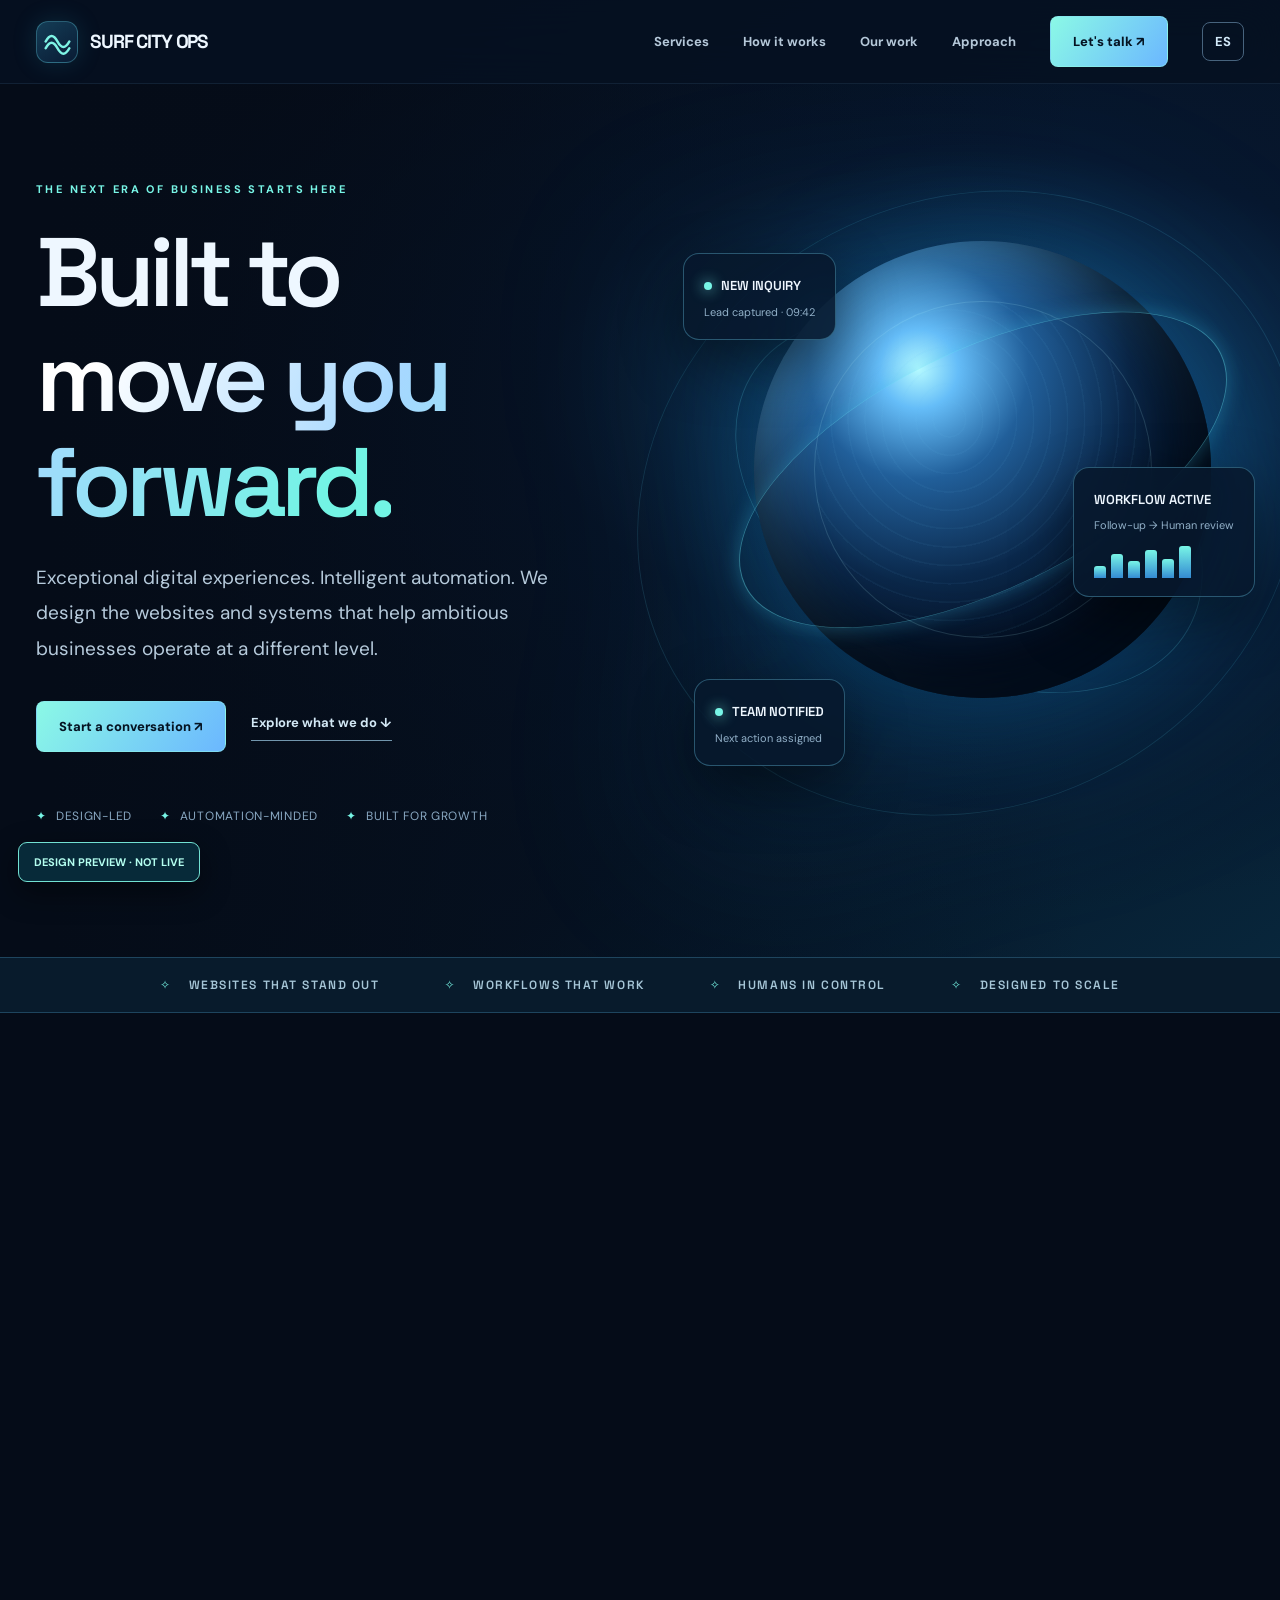
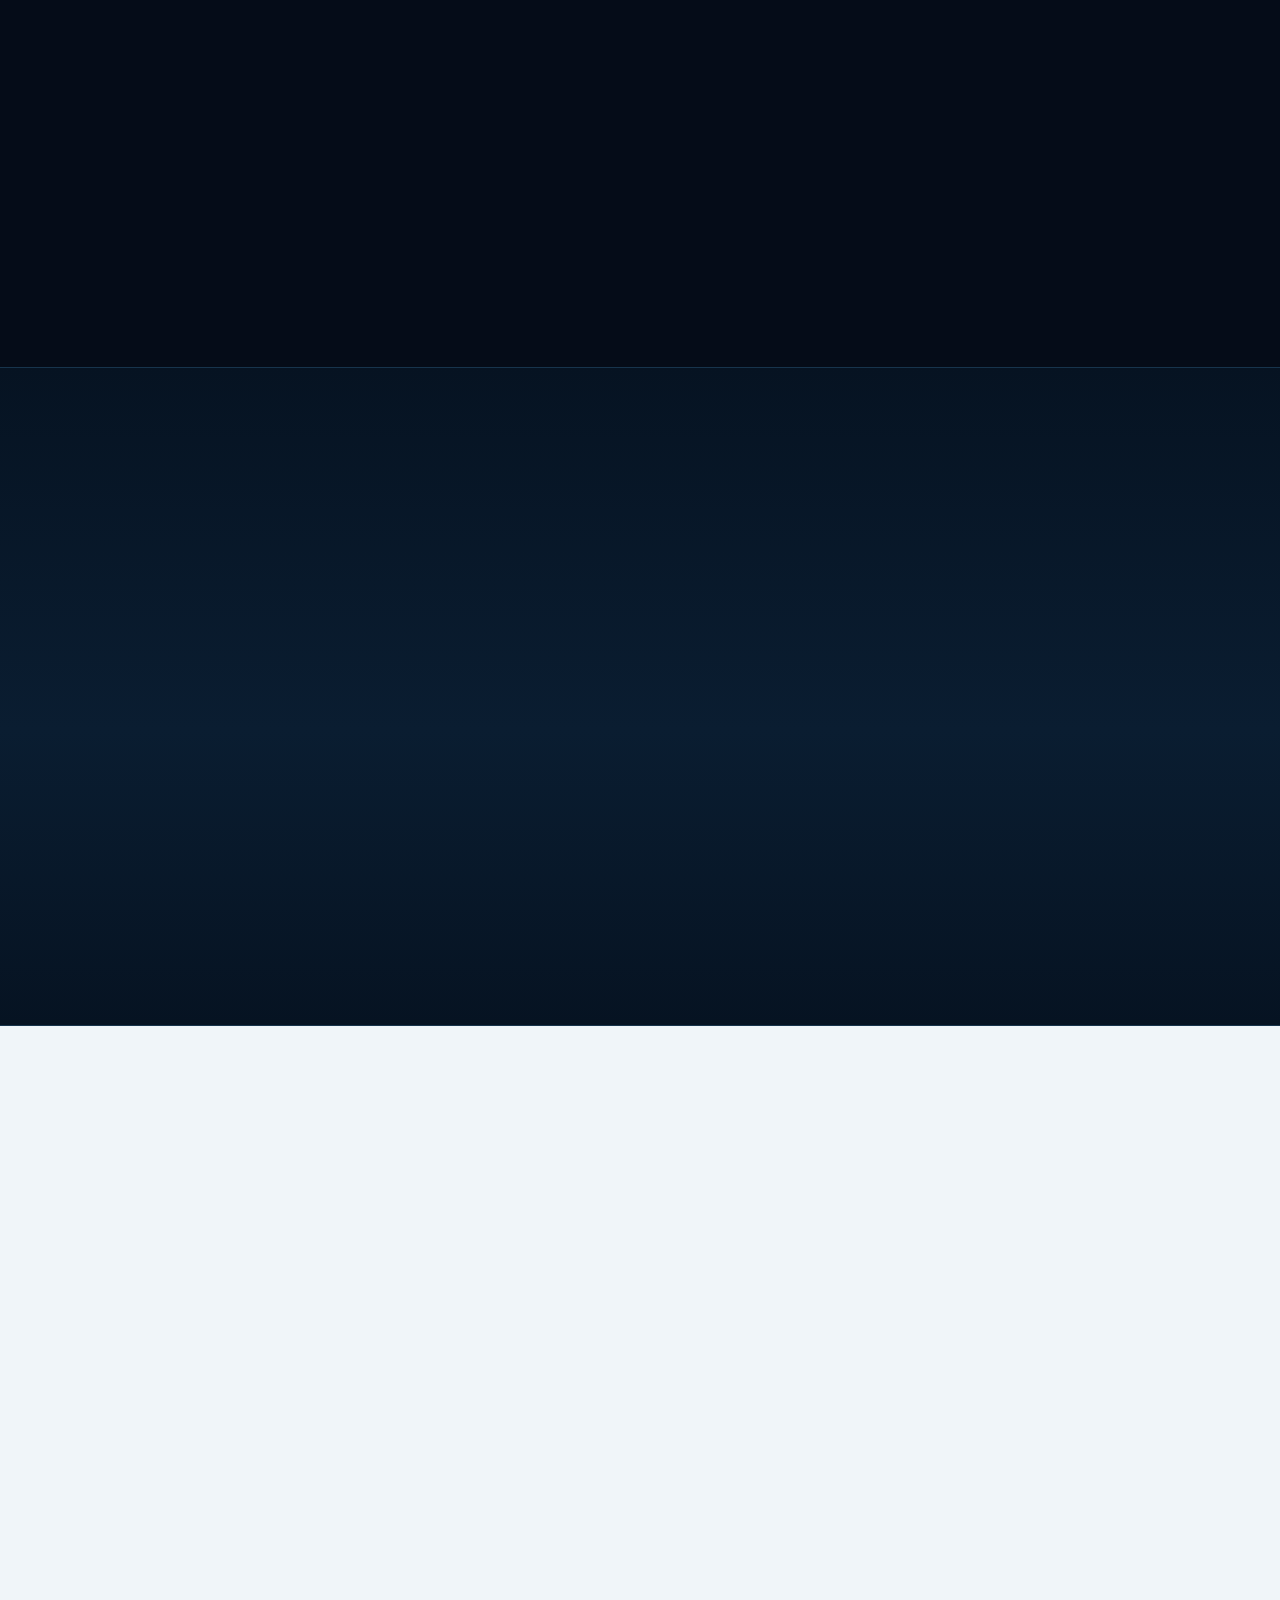
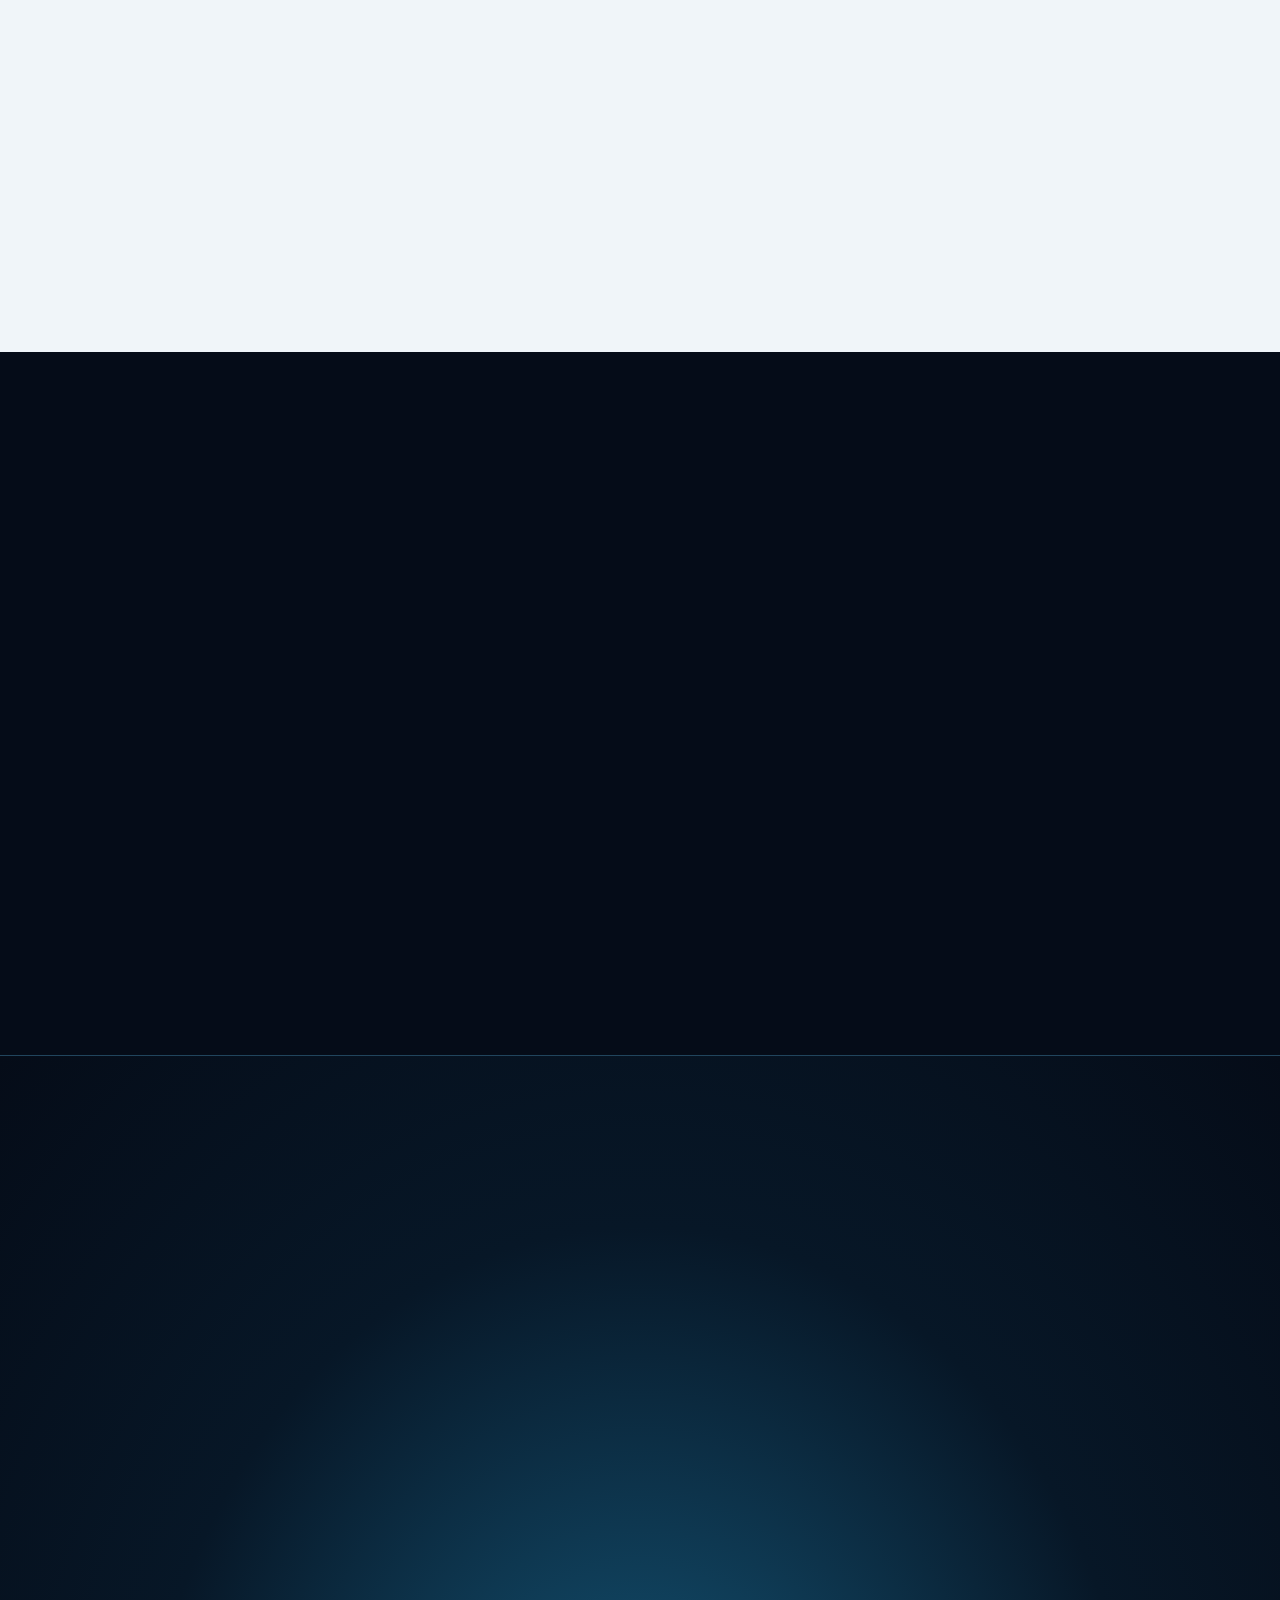
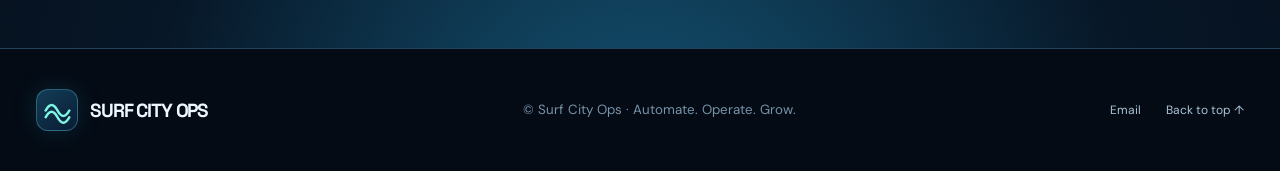
==== commit 7d68b21e: "Rebuild full Ocean Intelligence preview with immersive hero, services, workflow demos, portfolio con" ====
--- a/preview/index.html
+++ b/preview/index.html
@@ -1,165 +1,57 @@
 <!doctype html>
-<html lang="en">
-<head>
+<html lang="en"><head>
 <meta charset="utf-8"><meta name="viewport" content="width=device-width,initial-scale=1">
-<title>Surf City Ops | Ocean Intelligence Preview</title>
 <meta name="robots" content="noindex,nofollow">
-<meta name="description" content="Practical business automation systems for lead follow-up, document collection, and repetitive work.">
-<meta name="theme-color" content="#071a2c">
-
-<meta property="og:type" content="website"><meta property="og:title" content="Surf City Ops | Practical Business Automation"><meta property="og:description" content="Practical systems for lead follow-up, document collection, and everyday operations.">
-<meta name="twitter:card" content="summary">
-<link rel="icon" href="data:image/svg+xml,%3Csvg xmlns='http://www.w3.org/2000/svg' viewBox='0 0 32 32'%3E%3Crect width='32' height='32' rx='8' fill='%23071a2c'/%3E%3Cpath d='M5 19q5-10 11 0t11 0M5 25q5-10 11 0t11 0' fill='none' stroke='%235ce0cd' stroke-width='3'/%3E%3C/svg%3E">
+<title>Surf City Ops — Intelligent Systems. Extraordinary Experiences.</title>
+<meta name="description" content="Surf City Ops designs remarkable websites and practical business automation systems.">
+<meta name="theme-color" content="#040d1a">
+<link rel="icon" href="data:image/svg+xml,%3Csvg xmlns='http://www.w3.org/2000/svg' viewBox='0 0 64 64'%3E%3Crect width='64' height='64' rx='15' fill='%23061022'/%3E%3Cpath d='M8 38Q22 14 36 38T66 38' fill='none' stroke='%2357e6dd' stroke-width='5'/%3E%3Cpath d='M8 48Q22 24 36 48T66 48' fill='none' stroke='%234ba5ff' stroke-width='4'/%3E%3C/svg%3E">
 <style>
-:root{--ink:#071a2c;--blue:#1259ed;--mint:#5ce0cd;--paper:#f4f7fb;--muted:#566477}*{box-sizing:border-box}html{scroll-behavior:smooth;scroll-padding-top:90px}body{margin:0;color:var(--ink);font-family:Arial,Helvetica,sans-serif;line-height:1.6}a{color:inherit;text-decoration:none}button,input,select,textarea{font:inherit}button,a,input,textarea,select{touch-action:manipulation}a:focus-visible,button:focus-visible,input:focus-visible,textarea:focus-visible,select:focus-visible{outline:3px solid #168e7d;outline-offset:5px}.wrap{max-width:1200px;margin:auto;padding:0 32px}header{position:sticky;top:0;z-index:10;background:#fff;border-bottom:1px solid #dfe6ef}.nav{min-height:88px;display:flex;align-items:center;justify-content:space-between;gap:25px}.nav-cta{background:var(--blue);color:#fff;border-radius:6px;padding:10px 14px}.brand{font-weight:800;font-size:22px;letter-spacing:-1px;display:flex;align-items:center;gap:12px}.mark{background:var(--ink);color:var(--mint);width:38px;height:38px;display:grid;place-items:center;border-radius:10px;font-size:25px;letter-spacing:-4px;padding-right:4px}.links{display:flex;align-items:center;gap:28px;font-size:14px;font-weight:bold}.lang{background:transparent;border:1px solid #c4cedb;border-radius:6px;padding:7px 12px;cursor:pointer}.button{display:inline-block;border:0;border-radius:6px;padding:14px 23px;background:var(--blue);color:white;font-weight:bold;cursor:pointer}.button.light{background:var(--mint);color:var(--ink)}.hero{background:var(--ink);color:white;overflow:hidden}.hero-grid{display:grid;grid-template-columns:1.15fr 1fr;gap:60px;align-items:center;padding-top:90px;padding-bottom:90px}.eyebrow{text-transform:uppercase;letter-spacing:2px;font-size:13px;font-weight:bold;color:var(--mint);margin:0 0 24px}h1{font-size:clamp(48px,6.8vw,86px);line-height:1.04;letter-spacing:-4px;margin:0 0 28px}h1 span{color:var(--mint)}.intro{font-size:19px;max-width:510px;color:#bdcede;margin-bottom:30px}.actions{display:flex;gap:25px;align-items:center;flex-wrap:wrap}.text-link{font-size:15px;border-bottom:1px solid #74889e;padding:9px 0}.hero-note{font-size:14px;color:#90a8c0;margin-top:25px}.flow{border:1px solid #38536f;background:#102940;border-radius:14px;padding:26px;transform:rotate(-2deg);box-shadow:20px 24px 0 #0a2136}.flow-head{display:flex;justify-content:space-between;gap:14px;font-size:13px;color:#aec3d7;border-bottom:1px solid #38536f;padding-bottom:18px}.flow-head strong{color:var(--mint);text-transform:uppercase;font-size:12px;letter-spacing:1px}.flow-step{padding:20px 16px;border:1px solid #38536f;border-radius:8px;margin-top:17px;display:flex;gap:17px;align-items:center;background:#16344e}.number{font:700 14px monospace;color:var(--mint)}.flow-step b{display:block;font-size:16px}.flow-step small{font-size:14px;color:#b5c9db}.flow-line{height:16px;width:1px;background:var(--mint);margin:0 0 -17px 37px}.flow-foot{font-size:13px;color:#aec3d7;padding-top:21px}.strip{background:var(--mint);padding:20px 0}.strip .wrap{display:flex;justify-content:space-between;gap:24px;font-weight:bold;font-size:14px}section{padding:88px 0}.section-top{display:grid;grid-template-columns:1fr 1fr;gap:50px;align-items:end;margin-bottom:42px}.label{color:var(--blue);font-size:13px;letter-spacing:2px;text-transform:uppercase;font-weight:bold;margin-bottom:15px}h2{font-size:clamp(32px,4vw,48px);letter-spacing:-1.8px;line-height:1.15;margin:0}p{margin:0 0 18px}.muted{color:var(--muted);font-size:17px}.cards{display:grid;grid-template-columns:repeat(3,1fr);gap:22px}.card{background:var(--paper);border:1px solid #e0e7f0;border-radius:10px;padding:30px}.card .index{font-size:14px;color:var(--blue);font-weight:bold;margin-bottom:40px}.card h3{font-size:22px;letter-spacing:-.5px;line-height:1.25;margin:0 0 17px}.card p{font-size:16px;color:var(--muted)}.card .outcome{border-top:1px solid #cfd9e6;margin:26px 0 0;padding-top:19px;color:var(--ink);font-weight:bold;font-size:14px}.process{background:var(--paper)}.steps{display:grid;grid-template-columns:repeat(3,1fr);gap:40px}.step{border-top:2px solid #bfcede;padding-top:25px}.step b{color:var(--blue);font-size:14px}.step h3{font-size:23px;margin:15px 0 12px}.step p{color:var(--muted)}.principle{margin-top:42px;border-left:4px solid var(--blue);padding-left:22px;max-width:800px;font-size:18px}.contact-grid{display:grid;grid-template-columns:1fr 1fr;gap:70px}.contact h2{margin-bottom:25px}.contact .muted{max-width:420px}form{background:var(--paper);border-radius:10px;padding:30px}label{display:block;font-size:14px;font-weight:bold;margin-bottom:8px}input,select,textarea{width:100%;padding:12px;border:1px solid #bccada;background:#fff;border-radius:5px;color:var(--ink);margin-bottom:20px}textarea{min-height:115px;resize:vertical}.form-note{font-size:14px;color:var(--muted);margin-top:16px;margin-bottom:0}.status{font-size:14px;margin-top:14px;color:#126c5f}footer{background:var(--ink);color:#b7cadb;padding:35px 0;font-size:14px}.footer-row{display:flex;justify-content:space-between;gap:25px}.skip{position:absolute;left:10px;top:-100px;background:#fff;color:var(--ink);padding:10px;z-index:20}.skip:focus{top:10px}@media(max-width:850px){.hero-grid{grid-template-columns:1fr;gap:45px;padding-top:60px;padding-bottom:65px}.flow{transform:none;max-width:540px}.section-top,.contact-grid{grid-template-columns:1fr;gap:25px}.cards,.steps{grid-template-columns:1fr}.card .index{margin-bottom:20px}.links>a:not(.nav-cta){display:none}.links .nav-cta{padding:8px 10px;font-size:12px}.strip .wrap{flex-wrap:wrap}.wrap{padding:0 22px}section{padding:60px 0}h1{letter-spacing:-2px}.footer-row{flex-direction:column;gap:10px}.brand{font-size:19px}.nav{min-height:75px}.contact-grid{gap:30px}}@media(prefers-reduced-motion:reduce){html{scroll-behavior:auto}}
-
-/* Revenue calculator: isolated styles */
-.calculator-section{background:#071a2c;color:#fff}
-.calculator-section .label{color:#5ce0cd}
-.calculator-section .muted{color:#b7cadb}
-.calc-panel{display:grid;grid-template-columns:1fr 1fr;gap:28px;align-items:stretch}
-.calc-inputs,.calc-results{border:1px solid #34516b;border-radius:18px;padding:32px;background:#102940}
-.calc-inputs h3,.calc-results h3{margin:0 0 22px;font-size:20px}
-.calc-grid{display:grid;grid-template-columns:1fr 1fr;gap:16px}
-.calc-field label{color:#c7d8e6;font-size:13px;min-height:42px}
-.calc-field input{background:#0b2034;border:1px solid #45627a;border-radius:9px;color:#fff;font-size:21px;font-weight:700;margin:0;padding:13px 15px;min-width:0}
-.calc-field input:focus{border-color:#5ce0cd}
-.calc-help{font-size:13px;color:#b7cadb;margin:18px 0 0}
-.calc-results{background:linear-gradient(140deg,#153b53,#0b2538)}
-.calc-overline{color:#b7cadb;font-size:13px;text-transform:uppercase;letter-spacing:1.4px;font-weight:bold;margin-bottom:8px}
-.calc-amount{font-size:clamp(40px,5vw,62px);font-weight:800;letter-spacing:-2px;color:#5ce0cd;line-height:1.2;margin-bottom:22px;overflow-wrap:anywhere}
-.calc-secondary{display:grid;grid-template-columns:1fr 1fr;gap:18px;border-top:1px solid #36536b;padding-top:22px}
-.calc-secondary strong{display:block;font-size:24px;color:#fff;overflow-wrap:anywhere}
-.calc-secondary span{font-size:13px;color:#b7cadb}
-.calc-disclaimer{font-size:13px;color:#b7cadb;margin:22px 0}
-.calc-results .button{width:auto}
-@media(max-width:850px){.calc-panel{grid-template-columns:1fr}.calc-inputs,.calc-results{padding:24px}}
-@media(max-width:440px){.calc-grid{grid-template-columns:1fr}.calc-field label{min-height:0}.calc-secondary{grid-template-columns:1fr}}
-
-
-
-/* Ocean Intelligence — premium visual system, October 2026 */
-:root{--ink:#06101f;--blue:#2e8cff;--mint:#67f5e0;--paper:#edf3fa;--muted:#60748d}
-body{background:#f6f9fd;font-family:Inter,ui-sans-serif,system-ui,-apple-system,"Segoe UI",sans-serif;letter-spacing:-.012em}
-header{background:rgba(5,17,34,.92);border-bottom:1px solid rgba(120,181,233,.17);backdrop-filter:blur(22px);-webkit-backdrop-filter:blur(22px)}
-.brand{color:#f2f8ff;letter-spacing:-.055em}.mark{background:linear-gradient(145deg,#1b6fa9,#071c39);box-shadow:0 0 28px #1c9dff40;border:1px solid #3b8cc577}
-.links>a:not(.nav-cta){color:#d4e5f8}.links>a:not(.nav-cta):hover{color:#73e7ff}
-.lang{color:#e2f4ff;border-color:#41607c}.nav-cta,.button{background:linear-gradient(110deg,#2379ff,#22a5d4);border-radius:999px;box-shadow:0 10px 30px #005fff33;transition:transform .2s,box-shadow .2s}.button:hover,.nav-cta:hover{transform:translateY(-2px);box-shadow:0 14px 35px #168bff66}
-.hero{position:relative;isolation:isolate;background:radial-gradient(ellipse at 80% 35%,#104b7b 0%,transparent 43%),radial-gradient(ellipse at 28% 100%,#063c55 0%,transparent 50%),#050e1c}
-.hero:before{content:"";position:absolute;inset:0;z-index:-1;background:linear-gradient(110deg,transparent 40%,#4bcaff0b 50%,transparent 60%);background-size:200% 100%;animation:oceanSweep 13s linear infinite}
-.hero:after{content:"";position:absolute;inset:0;z-index:-1;background-image:linear-gradient(#63a7ec0c 1px,transparent 1px),linear-gradient(90deg,#63a7ec0c 1px,transparent 1px);background-size:64px 64px;mask-image:linear-gradient(to bottom,transparent,#000 35%,transparent)}
-@keyframes oceanSweep{to{background-position:-200% 0}}
-.hero-grid{min-height:690px;padding-top:110px;padding-bottom:120px;gap:75px}
-.eyebrow{display:inline-flex;align-items:center;gap:10px;color:#8feadd;font-size:11px;letter-spacing:.19em;border:1px solid #4ee3c449;padding:10px 16px;border-radius:100px;background:#0c314452}
-h1{font-size:clamp(54px,7vw,104px);line-height:.98;letter-spacing:-.075em;font-weight:800}
-h1 span{background:linear-gradient(95deg,#67f5e0,#55b8ff);-webkit-background-clip:text;background-clip:text;color:transparent}
-.intro{font-size:19px;line-height:1.8;color:#b6cde1}
-.button.light{background:linear-gradient(115deg,#7af6de,#60c6ff);color:#061526}
-.text-link{color:#e0f2ff;border-color:#4d809c}
-.hero-note{color:#8daac3}
-.flow{position:relative;transform:perspective(1000px) rotateY(-5deg) rotateX(2deg);background:linear-gradient(155deg,#163650e8,#091b31ed);border:1px solid #5fb9ee60;border-radius:24px;padding:28px;box-shadow:0 36px 90px #0009,0 0 75px #078fe522}
-.flow:before{content:"";position:absolute;inset:-22px;z-index:-1;border:1px solid #59baff24;border-radius:34px}
-.flow-step{border-color:#477d9c77;border-radius:13px;background:linear-gradient(100deg,#204865aa,#0e2a45dd);transition:transform .2s,border-color .2s}
-.flow-step:hover{transform:translateX(5px);border-color:#76f2e2}
-.flow-head{border-color:#4a7390}.flow-foot{color:#a6d4e5}
-.strip{background:#071c30;color:#c9e5f5;border-top:1px solid #234969;border-bottom:1px solid #234969}
-.strip .wrap span:before{content:"✦";color:#67f5e0;margin-right:10px}
-section{padding:110px 0}.label{color:#176bc4}.section-top{margin-bottom:52px}h2{font-size:clamp(38px,4.7vw,60px);letter-spacing:-.055em}
-.card{background:linear-gradient(155deg,#fff,#eef6fd);border:1px solid #d9e7f3;border-radius:22px;padding:36px;box-shadow:0 18px 50px #12365b0b;transition:transform .25s,box-shadow .25s}
-.card:hover{transform:translateY(-6px);box-shadow:0 25px 65px #12365b22}.card .index{letter-spacing:.12em;font-size:11px}
-.process{background:#eaf2f9}.step{border-top:2px solid #6caddc}.principle{border-color:#30a9d3}
-.calculator-section{background:radial-gradient(ellipse at 90% 10%,#0d4263,transparent 55%),#061322}
-.calc-inputs,.calc-results{border-radius:24px;box-shadow:0 25px 65px #0003}
-.contact form,form{border-radius:22px;box-shadow:0 24px 55px #183b5812}
-footer{background:#06101f}
-@media(max-width:850px){.hero-grid{min-height:0;padding-top:74px;padding-bottom:80px}.flow{transform:none}.flow:before{inset:-10px}section{padding:76px 0}.links{gap:12px}}
-@media(max-width:500px){h1{font-size:clamp(48px,14vw,68px)}.wrap{padding:0 20px}.brand{font-size:16px}.mark{width:34px;height:34px}.nav-cta{font-size:11px!important}.flow{padding:18px}.strip .wrap{display:grid;gap:10px}}
-@media(prefers-reduced-motion:reduce){.hero:before{animation:none}.button,.nav-cta,.card,.flow-step{transition:none}}
-
-
-/* Lightweight cinematic hero motion: no third-party video, no bandwidth penalty */
-.ocean-motion{position:absolute;inset:0;z-index:-1;overflow:hidden;pointer-events:none;opacity:.7}.ocean-motion svg{width:100%;height:100%;min-height:620px}.ocean-path{stroke-dasharray:14 16;animation:waveTravel 28s linear infinite, waveBreathe 8s ease-in-out infinite alternate}.ocean-path.b{animation-delay:-4s,-2s}.ocean-path.c{animation-delay:-9s,-4s}.ocean-path.d{animation-delay:-13s,-6s}.ocean-pulse{filter:drop-shadow(0 0 14px #59f5ff);animation:pulseLight 4s ease-in-out infinite}.ocean-pulse.p2{animation-delay:1.3s}.ocean-pulse.p3{animation-delay:2.5s}@keyframes waveTravel{to{stroke-dashoffset:-480}}@keyframes waveBreathe{to{opacity:.28;transform:translateY(15px)}}@keyframes pulseLight{50%{opacity:.2;transform:scale(.6)}}.hero-grid{position:relative;z-index:1}@media(prefers-reduced-motion:reduce){.ocean-path,.ocean-pulse{animation:none}}
-</style>
-</head>
-<body><div style="background:#0c344c;color:#e8ffff;text-align:center;padding:9px;font:600 13px system-ui">DESIGN PREVIEW — NOT THE LIVE HOMEPAGE · Contact form disabled</div>
-<a class="skip" href="#main" data-es="Ir al contenido">Skip to content</a>
-<header><div class="wrap nav"><a class="brand" href="#" aria-label="Surf City Ops home"><span class="mark" aria-hidden="true">≈</span>SURF CITY OPS</a><nav class="links" aria-label="Main navigation"><a href="#services" data-es="Servicios">Services</a><a href="#process" data-es="Cómo funciona">How it works</a><a href="#start" data-es="Tu proyecto">Your project</a><a class="nav-cta" href="https://docs.google.com/forms/d/e/1FAIpQLSewjGlySSHzWJJlg8xLWE89y1LJM-uCbJaw9V3Ccs_qSNcy6Q/viewform" target="_blank" rel="noopener noreferrer" data-es="Solicitar evaluación">Request assessment</a><button class="lang" id="language" aria-label="Cambiar a español">ES</button></nav></div></header>
-<main id="main">
-<div class="hero"><div class="ocean-motion" aria-hidden="true"><svg viewBox="0 0 1440 800" preserveAspectRatio="xMidYMid slice" xmlns="http://www.w3.org/2000/svg"><defs><linearGradient id="waveGrad" x1="0" y1="0" x2="1" y2="0"><stop offset="0" stop-color="#1764b6" stop-opacity="0"/><stop offset=".5" stop-color="#5fd8ff" stop-opacity=".5"/><stop offset="1" stop-color="#3bf1da" stop-opacity="0"/></linearGradient><radialGradient id="glow"><stop stop-color="#37caff" stop-opacity=".4"/><stop offset="1" stop-color="#37caff" stop-opacity="0"/></radialGradient></defs><circle cx="1080" cy="320" r="420" fill="url(#glow)"/><g fill="none" stroke="url(#waveGrad)" stroke-width="1.5"><path class="ocean-path a" d="M-100 500 Q250 250 550 510 T1180 420 T1600 470"/><path class="ocean-path b" d="M-100 535 Q250 285 550 545 T1180 455 T1600 505"/><path class="ocean-path c" d="M-100 570 Q250 320 550 580 T1180 490 T1600 540"/><path class="ocean-path d" d="M-100 605 Q250 355 550 615 T1180 525 T1600 575"/></g><g fill="#70e5f5"><circle class="ocean-pulse p1" cx="800" cy="475" r="5"/><circle class="ocean-pulse p2" cx="1110" cy="430" r="4"/><circle class="ocean-pulse p3" cx="1320" cy="460" r="6"/></g></svg></div><div class="wrap hero-grid"><div><p class="eyebrow" data-es="Sistemas de automatización empresarial">Business automation systems</p><h1>Automate.<br>Operate.<br><span>Grow.</span></h1><p class="intro" data-es="Deja de perder oportunidades por falta de seguimiento y tareas repetitivas. Creamos sistemas prácticos que ayudan a tu equipo a responder, organizarse y avanzar.">Stop losing opportunities to missed follow-ups and repetitive work. We build practical automation systems that help your team respond, stay organized, and move work forward.</p><div class="actions"><a class="button light" href="https://docs.google.com/forms/d/e/1FAIpQLSewjGlySSHzWJJlg8xLWE89y1LJM-uCbJaw9V3Ccs_qSNcy6Q/viewform" target="_blank" rel="noopener noreferrer" data-es="Solicitar evaluación gratuita">Request an assessment</a><a class="text-link" href="#services" data-es="Qué podemos automatizar">See what we automate</a></div><p class="hero-note" data-es="Empieza con un proceso. Conserva tus herramientas. Tu equipo mantiene el control.">Start with one process. Keep your tools. Your team stays in control.</p></div>
-<div class="flow" aria-label="Example lead follow-up workflow"><div class="flow-head"><span data-es="DEL CONTACTO AL SIGUIENTE PASO">FROM INQUIRY TO NEXT STEP</span><strong data-es="Ejemplo de flujo">Example workflow</strong></div><div class="flow-step"><span class="number">01</span><div><b data-es="Llega un nuevo prospecto">A new lead comes in</b><small data-es="Captura los detalles en un solo lugar.">Capture the details in one place.</small></div></div><div class="flow-line"></div><div class="flow-step"><span class="number">02</span><div><b data-es="El seguimiento entra en acción">Follow-up gets moving</b><small data-es="Envía el correo correcto en el momento correcto.">Send the right email at the right time.</small></div></div><div class="flow-line"></div><div class="flow-step"><span class="number">03</span><div><b data-es="Tu equipo toma el siguiente paso">Your team takes the next step</b><small data-es="Deriva respuestas y excepciones a una persona.">Route replies and exceptions to a person.</small></div></div><div class="flow-foot" data-es="Reglas claras. Responsabilidades claras. Menos pendientes.">Clear rules. Clear ownership. Fewer loose ends.</div></div></div></div>
-<div class="strip"><div class="wrap"><span data-es="Diseñado alrededor de tu proceso">Built around your process</span><span data-es="Conecta tus herramientas actuales">Connect your existing tools</span><span data-es="Mantén las decisiones humanas">Keep human decisions human</span></div></div>
-<section id="services"><div class="wrap"><div class="section-top"><div><div class="label" data-es="Qué automatizamos">What we automate</div><h2 data-es="Haz espacio para<br>el trabajo que importa.">Make room for<br>the work that matters.</h2></div><p class="muted" data-es="Comenzamos con las tareas que tu equipo repite cada día y construimos un sistema que mantiene el trabajo en movimiento.">We start with the tasks your team repeats every day and build a system that keeps the work moving.</p></div><div class="cards"><article class="card"><div class="index">01 / FOLLOW-UP</div><h3 data-es="Seguimiento de prospectos">Lead follow-up</h3><p data-es="Correos de seguimiento basados en el estado del prospecto. Detén la secuencia cuando responda y avisa a la persona correcta.">Email follow-ups based on lead status. Stop the sequence when someone replies and notify the right person.</p><p class="outcome" data-es="Dale un siguiente paso a cada prospecto.">Give every lead a next step.</p></article><article class="card"><div class="index">02 / COLLECTION</div><h3 data-es="Recopilación de documentos">Document collection</h3><p data-es="Organiza solicitudes, registra lo recibido y recuerda a tus clientes lo que falta, sin perseguir cada archivo manualmente.">Organize requests, track what's arrived, and remind customers what's missing without chasing every file manually.</p><p class="outcome" data-es="Menos tiempo persiguiendo documentos.">Spend less time chasing paperwork.</p></article><article class="card"><div class="index">03 / OPERATIONS</div><h3 data-es="Operaciones diarias">Daily operations</h3><p data-es="Conecta formularios, hojas de cálculo y actualizaciones internas para reducir datos duplicados y mantener a tu equipo informado.">Connect forms, spreadsheets, and internal updates to reduce duplicate entry and keep your team informed.</p><p class="outcome" data-es="Un proceso más claro para tu equipo.">A clearer process for your team.</p></article></div></div></section>
-
-<section id="calculator" class="calculator-section" aria-labelledby="calculator-title"><div class="wrap">
-<div class="section-top"><div><div class="label" data-es="Calculadora de oportunidades">Revenue opportunity calculator</div><h2 id="calculator-title" data-es="¿Cuánto ingreso podría estar en riesgo por un seguimiento lento?">How much revenue could slow follow-up put at risk?</h2></div><p class="muted" data-es="Explora un escenario con los números de tu negocio. Ajusta los valores y observa cómo cambia la estimación.">Explore a scenario using your business numbers. Adjust the inputs and see how the estimate changes.</p></div>
-<div class="calc-panel"><div class="calc-inputs"><h3 data-es="Datos de tu negocio">Your business inputs</h3><div class="calc-grid">
-<div class="calc-field"><label for="calc-leads" data-es="Prospectos al mes">Monthly leads</label><input id="calc-leads" type="number" min="0" max="1000000" step="1" value="150" inputmode="numeric"></div>
-<div class="calc-field"><label for="calc-sale" data-es="Valor promedio de venta (USD)">Average sale value (USD)</label><input id="calc-sale" type="number" min="0" max="100000000" step="1" value="800" inputmode="decimal"></div>
-<div class="calc-field"><label for="calc-close" data-es="Tasa de cierre (%)">Close rate (%)</label><input id="calc-close" type="number" min="0" max="100" step="1" value="20" inputmode="decimal"></div>
-<div class="calc-field"><label for="calc-risk" data-es="Pérdida estimada por falta de seguimiento (%)">Estimated revenue lost to missed follow-ups (%)</label><input id="calc-risk" type="number" min="0" max="100" step="1" value="30" inputmode="decimal"></div>
-</div><p class="calc-help" data-es="Ingresa el porcentaje de ingresos por ventas potenciales que crees que tu negocio podría estar perdiendo por consultas sin responder o respuestas tardías. Es una estimación, no una pérdida medida ni ingresos garantizados que la automatización pueda recuperar.">Enter the percentage of potential sales revenue you believe your business may be losing due to missed inquiries or delayed responses. This is an estimate, not a measured loss or revenue guaranteed to be recovered through automation.</p></div>
-<div class="calc-results" aria-live="polite" aria-atomic="true"><h3 data-es="Tu escenario estimado">Your estimated scenario</h3><div class="calc-overline" data-es="Ingreso mensual potencialmente en riesgo">Potential monthly revenue at risk</div><div class="calc-amount" id="calc-monthly">$7,200</div><div class="calc-secondary"><div><span data-es="Ingreso anual potencialmente en riesgo">Potential annual revenue at risk</span><strong id="calc-yearly">$86,400</strong></div><div><span data-es="Ingreso mensual potencial estimado">Estimated monthly sales potential</span><strong id="calc-potential">$24,000</strong></div></div><p class="calc-disclaimer" data-es="Ejemplo ilustrativo calculado con tus datos. No representa una pérdida comprobada ni ingresos garantizados por automatización.">Illustrative calculation using your inputs. It does not represent proven losses or guaranteed revenue from automation.</p><a class="button light" href="https://docs.google.com/forms/d/e/1FAIpQLSewjGlySSHzWJJlg8xLWE89y1LJM-uCbJaw9V3Ccs_qSNcy6Q/viewform" target="_blank" rel="noopener noreferrer" data-es="Solicitar evaluación de automatización">Request an automation assessment</a></div></div></div></section>
-
-<section id="example" class="process"><div class="wrap"><div class="section-top"><div><div class="label" data-es="Ejemplo de automatización">Automation example</div><h2 data-es="Así funciona un seguimiento mejor.">Here’s what better follow-up looks like.</h2></div><p class="muted" data-es="Ejemplo ilustrativo: el sistema recibe una consulta, envía una confirmación y alerta a tu equipo para que pueda actuar. Las respuestas y excepciones se entregan a una persona.">Illustrative workflow: an inquiry is captured, an acknowledgment is sent, and your team is notified to take action. Replies and exceptions go to a person.</p></div><div class="steps"><div class="step"><b>01</b><h3 data-es="Consulta recibida">Inquiry received</h3><p data-es="Un formulario registra los datos de contacto y la necesidad del cliente.">A form captures contact details and what the customer needs.</p></div><div class="step"><b>02</b><h3 data-es="Confirmación automática">Automatic acknowledgment</h3><p data-es="Se envía un correo de confirmación cuando el sistema de correo está listo.">An acknowledgment email is sent when the email system is ready.</p></div><div class="step"><b>03</b><h3 data-es="Tu equipo continúa">Your team takes over</h3><p data-es="Se avisa a la persona responsable para que atienda la oportunidad.">The responsible person is alerted so they can handle the opportunity.</p></div></div><p class="form-note" data-es="Este es un ejemplo de diseño de flujo, no una demostración en vivo ni una afirmación de resultados de clientes.">This is an example workflow, not a live demonstration or a claim of customer results.</p></div></section>
-<section class="process" id="process"><div class="wrap"><div class="section-top"><div><div class="label" data-es="Cómo funciona">How it works</div><h2 data-es="Un problema real.<br>Un sistema útil.">One real problem.<br>One useful system.</h2></div><p class="muted" data-es="Empieza con un proceso concreto. Prueba lo que funciona. Luego amplía con confianza.">Start with a focused process. Test what works. Then expand with confidence.</p></div><div class="steps"><div class="step"><b>01</b><h3 data-es="Mapear el proceso">Map the process</h3><p data-es="Identificamos el detonante, los datos necesarios, las reglas y los puntos donde debe intervenir una persona.">Identify the trigger, the information needed, the rules, and where a person needs to step in.</p></div><div class="step"><b>02</b><h3 data-es="Construir y probar">Build and test</h3><p data-es="Conectamos tus herramientas y probamos casos reales, incluyendo respuestas, datos faltantes y excepciones.">Connect your tools and test real scenarios, including replies, missing information, and exceptions.</p></div><div class="step"><b>03</b><h3 data-es="Operar y mejorar">Operate and improve</h3><p data-es="Tu equipo recibe un proceso claro. Revisamos resultados y ajustamos el sistema según lo que sucede en la práctica.">Give your team a clear process. Review results and refine the system around what happens in practice.</p></div></div><p class="principle" data-es="Automatizamos tareas repetitivas con reglas claras. Las decisiones importantes y las excepciones quedan en manos de tu equipo.">We automate repetitive tasks with clear rules. Important decisions and exceptions stay with your team.</p></div></section>
-<section class="contact" id="start"><div class="wrap contact-grid"><div><div class="label" data-es="Empieza por aquí">Start here</div><h2 data-es="¿Qué tarea te está<br>quitando tiempo?">What's taking<br>up your time?</h2><p class="muted" data-es="Describe la tarea que quieres mejorar y cómo la maneja tu equipo hoy. Envía tu consulta directamente a Surf City Ops.">Describe the task you want to improve and how your team handles it today. Send your inquiry directly to Surf City Ops.</p><p><a class="button" href="https://docs.google.com/forms/d/e/1FAIpQLSewjGlySSHzWJJlg8xLWE89y1LJM-uCbJaw9V3Ccs_qSNcy6Q/viewform" target="_blank" rel="noopener noreferrer" data-es="Completar evaluación empresarial">Complete business assessment</a></p><p class="form-note" data-es="La evaluación abre un formulario de Google en otra pestaña. Las propuestas preliminares se revisan antes de enviarse.">The assessment opens a Google Form in a new tab. Preliminary proposals are reviewed before delivery.</p></div><form id="brief"><label for="business" data-es="Nombre del negocio">Business name</label><input id="business" required maxlength="150" autocomplete="organization"><label for="contactName" data-es="Nombre de contacto">Contact name</label><input id="contactName" required maxlength="120" autocomplete="name"><label for="email" data-es="Correo electrónico">Email address</label><input id="email" type="email" required maxlength="254" autocomplete="email"><label for="phone" data-es="Teléfono (opcional)">Phone (optional)</label><input id="phone" type="tel" maxlength="40" autocomplete="tel"><label for="area" data-es="¿Por dónde quieres empezar?">Where would you like to start?</label><select id="area"><option value="Lead follow-up" data-es="Seguimiento de prospectos">Lead follow-up</option><option value="Document collection" data-es="Recopilación de documentos">Document collection</option><option value="Daily operations" data-es="Operaciones diarias">Daily operations</option><option value="Another process" data-es="Otro proceso">Another process</option></select><label for="task" data-es="Cuéntanos sobre la tarea repetitiva">Tell us about the repetitive task</label><textarea id="task" required maxlength="3000"></textarea><button class="button" type="submit" data-es="Enviar consulta">Send inquiry</button><p class="form-note" data-es="No incluyas información financiera, personal o confidencial sensible.">Please do not include sensitive financial, personal, or confidential information.</p><div class="status" id="status" role="status"></div></form></div></section>
-</main><footer><div class="wrap footer-row"><span>© <span id="year"></span> Surf City Ops</span><span>Automate. Operate. Grow.</span><a href="#main" data-es="Volver arriba">Back to top</a></div></footer>
+@import url('https://fonts.googleapis.com/css2?family=DM+Sans:wght@400;500;600;700&family=Space+Grotesk:wght@400;500;600;700&display=swap');
+:root{--bg:#050c18;--panel:#0b1a2c;--cyan:#78f5e6;--sky:#5ba9ff;--text:#eef7ff;--soft:#9aafc5;--line:#23405b;--font:'Space Grotesk',system-ui,sans-serif}
+*{box-sizing:border-box}html{scroll-behavior:smooth}body{margin:0;background:var(--bg);color:var(--text);font:16px/1.65 'DM Sans',system-ui,sans-serif;overflow-x:hidden}button,a{font:inherit}a{color:inherit;text-decoration:none}button{cursor:pointer}button:focus-visible,a:focus-visible,input:focus-visible{outline:3px solid var(--cyan);outline-offset:4px}::selection{background:#2f9f9a;color:#fff}.container{width:min(1320px,calc(100% - 72px));margin:auto}.eyebrow{font-size:11px;font-weight:700;letter-spacing:.22em;text-transform:uppercase;color:var(--cyan)}h1,h2,h3,p{margin-top:0}h1,h2,h3{font-family:var(--font);line-height:1.08;letter-spacing:-.055em}h1{font-size:clamp(60px,7.6vw,126px);font-weight:600;margin:22px 0 25px}h2{font-size:clamp(42px,5vw,80px);font-weight:600;margin:20px 0 26px}h3{font-size:25px;font-weight:600}.muted{color:var(--soft)}.gradient{background:linear-gradient(115deg,#fff 10%,#a6d8ff 48%,#72f4e4 90%);background-clip:text;-webkit-background-clip:text;color:transparent}
+.nav{position:fixed;z-index:30;top:0;left:0;right:0;background:#061121d9;border-bottom:1px solid #527ca329;backdrop-filter:blur(20px)}.nav-inner{height:83px;display:flex;align-items:center;justify-content:space-between;gap:24px}.logo{display:flex;align-items:center;gap:12px;font:700 19px var(--font);letter-spacing:-.06em}.logo-icon{width:42px;height:42px;border:1px solid #5ecbdb5c;border-radius:12px;background:linear-gradient(145deg,#143d56,#091b34);display:grid;place-items:center;box-shadow:0 0 25px #31a8c92b}.logo-icon svg{width:27px}.nav-links{display:flex;align-items:center;gap:34px;font-size:13px;font-weight:700}.nav-links a:not(.nav-cta){color:#b5c8d9;transition:color .2s}.nav-links a:hover{color:var(--cyan)}.nav-cta,.btn{border:1px solid #8deeea85;background:linear-gradient(125deg,#8bf9e6,#6bb7ff);color:#051322;border-radius:8px;padding:14px 22px;font-size:13px;font-weight:800;display:inline-flex;align-items:center;justify-content:center;gap:12px;transition:transform .2s,box-shadow .2s}.nav-cta:hover,.btn:hover{transform:translateY(-3px);box-shadow:0 15px 45px #36bded3c}.lang{background:transparent;border:1px solid #47637d;color:#d2e9f9;padding:8px 12px;border-radius:8px;font-weight:700}.menu{display:none;color:#fff;background:transparent;border:1px solid #48627b;padding:7px 12px;border-radius:8px}
+.hero{position:relative;min-height:920px;display:flex;align-items:center;overflow:hidden;padding:180px 0 130px;background:radial-gradient(ellipse at 77% 42%,#12416a 0%,#07172e 32%,transparent 65%),linear-gradient(145deg,#050b17,#061527 70%,#08263b)}.hero:after{content:'';position:absolute;inset:0;background:linear-gradient(90deg,#050c18 4%,transparent 85%);pointer-events:none}.hero-grid{display:grid;grid-template-columns:1.07fr .93fr;gap:25px;align-items:center;position:relative;z-index:2}.hero-copy{position:relative;z-index:5}.hero-lede{max-width:570px;font-size:19px;line-height:1.85;color:#b6cadb}.hero-actions{display:flex;align-items:center;gap:25px;flex-wrap:wrap;margin-top:35px}.text-link{color:#d3e8f5;font-weight:700;font-size:13px;border-bottom:1px solid #7296ad;padding-bottom:6px}.hero-foot{display:flex;gap:28px;margin-top:55px;font-size:12px;color:#89a8c2;letter-spacing:.06em}.hero-foot span:before{content:'✦';color:var(--cyan);margin-right:9px}
+.orbit-scene{height:610px;position:relative;perspective:900px;filter:drop-shadow(0 30px 100px #16a8f03a)}.orb{position:absolute;left:11%;top:7%;width:83%;aspect-ratio:1;border-radius:50%;background:radial-gradient(circle at 36% 28%,#b5faff 0%,#65bdf8 9%,#215f9a 25%,#0b294c 48%,#030e20 69%);box-shadow:inset -30px -40px 70px #020b18,inset 16px 18px 55px #9ffcff33,0 0 120px #1597f52e;animation:float 8s ease-in-out infinite}.orb:before{content:'';position:absolute;inset:-8%;border:1px solid #67e5f46e;border-radius:50%;transform:rotate(-26deg) scaleY(.45);box-shadow:0 0 30px #3abfe84d}.orb:after{content:'';position:absolute;inset:13%;border-radius:50%;border:1px solid #b6f8ff26;background:repeating-radial-gradient(ellipse at 40% 35%,transparent 0 15px,#70c9f60e 16px 17px)}.ring{position:absolute;inset:4%;border:1px solid #57cbe33d;border-radius:50%;transform:rotate(30deg) scaleY(.58);animation:ring 17s linear infinite}.ring.two{inset:-12%;border-color:#57cbe326;transform:rotate(-30deg) scaleY(.8);animation-duration:24s}.float-card{position:absolute;z-index:4;background:#07192ddf;backdrop-filter:blur(20px);border:1px solid #68c8e55c;border-radius:16px;padding:18px 20px;box-shadow:0 22px 60px #0007}.float-card strong{font:600 13px var(--font)}.float-card small{display:block;color:#92b1c9;font-size:11px;margin-top:4px}.float-card .dot{display:inline-block;width:8px;height:8px;border-radius:50%;background:var(--cyan);box-shadow:0 0 14px var(--cyan);margin-right:9px}.fc-one{top:9%;left:-2%;animation:float 7s ease-in-out infinite}.fc-two{right:-2%;top:44%;animation:float 9s ease-in-out -2s infinite}.fc-three{bottom:7%;left:0;animation:float 8s ease-in-out -4s infinite}.mini-bars{display:flex;align-items:end;gap:5px;height:32px;margin-top:12px}.mini-bars i{width:12px;border-radius:3px 3px 0 0;background:linear-gradient(#78f5e6,#348bd3);height:var(--h)}@keyframes float{50%{transform:translateY(-18px)}}@keyframes ring{50%{transform:rotate(210deg) scaleY(.58)}to{transform:rotate(390deg) scaleY(.58)}}
+.ticker{overflow:hidden;background:#081b2c;border-block:1px solid #1e455e;padding:19px 0}.ticker-track{display:flex;gap:65px;white-space:nowrap;justify-content:center;font:600 12px var(--font);letter-spacing:.13em;color:#a6c6d7}.ticker-track span:before{content:'✧';color:var(--cyan);margin-right:17px}
+.section{padding:130px 0}.section-intro{display:flex;align-items:end;justify-content:space-between;gap:60px;margin-bottom:52px}.section-intro p{max-width:410px;color:var(--soft);font-size:17px}.service-grid{display:grid;grid-template-columns:repeat(3,1fr);gap:18px}.service{position:relative;min-height:440px;padding:37px;border:1px solid #28425b;border-radius:19px;background:linear-gradient(145deg,#10283e,#071626 80%);overflow:hidden;display:flex;flex-direction:column;justify-content:space-between;transition:transform .25s,border-color .25s}.service:hover{transform:translateY(-7px);border-color:#61d6e6}.service:after{content:'';position:absolute;width:280px;height:280px;border-radius:50%;right:-130px;top:-130px;background:radial-gradient(circle,#3dc6f32b,transparent 70%)}.service-num{color:#80d5df;font:600 12px var(--font);letter-spacing:.16em}.service-art{height:130px;display:grid;place-items:center}.service-art svg{width:150px;max-height:125px;filter:drop-shadow(0 0 22px #38b8ff50)}.service h3{margin:0 0 14px}.service p{color:#9cb6c9;font-size:14px;margin:0}.service-bottom{position:relative;z-index:2}
+.showcase{padding:120px 0;background:linear-gradient(180deg,#061322,#0a1d31 55%,#061322);border-block:1px solid #17344c}.demo-shell{display:grid;grid-template-columns:1fr 1.1fr;gap:45px;align-items:center}.demo-copy p{color:var(--soft);max-width:480px}.demo-buttons{display:flex;gap:10px;flex-wrap:wrap;margin:30px 0}.demo-btn{border:1px solid #355c77;background:#0d263b;color:#b9d5e7;padding:11px 16px;border-radius:8px;font-size:12px;font-weight:700}.demo-btn[aria-pressed=true]{background:#143c4c;color:#8df9e9;border-color:#62dfd0}.demo-board{border:1px solid #40627d;border-radius:22px;background:#071727;box-shadow:0 40px 100px #0006;overflow:hidden}.demo-top{height:54px;display:flex;align-items:center;gap:8px;padding:0 20px;border-bottom:1px solid #23425b;background:#0e2639}.demo-top i{height:8px;width:8px;border-radius:50%;background:#50728c}.demo-top i:first-child{background:#6fe2d2}.demo-top span{margin-left:auto;color:#8eacc2;font:600 10px var(--font);letter-spacing:.1em}.demo-body{padding:32px}.demo-step{display:flex;gap:17px;align-items:flex-start;position:relative;padding:18px 0}.demo-step:not(:last-child):after{content:'';position:absolute;left:18px;top:54px;bottom:-14px;width:1px;background:linear-gradient(#5fe5d2,#275275)}.step-icon{position:relative;z-index:1;flex:none;width:38px;height:38px;display:grid;place-items:center;border:1px solid #6be8dc;border-radius:10px;background:#103e4b;color:#8df8e9;font-weight:700;font-size:12px}.demo-step b{font:600 15px var(--font)}.demo-step p{font-size:12px;color:#8eacc2;margin:4px 0}.demo-status{border-top:1px solid #23425b;padding:15px 30px;color:#86f0df;font-size:11px;letter-spacing:.08em}
+.portfolio{background:#f0f5f9;color:#092039}.portfolio .eyebrow{color:#137e8e}.portfolio .section-intro p{color:#5e7486}.concept-grid{display:grid;grid-template-columns:1fr 1fr;gap:25px}.concept{background:#fff;border-radius:18px;overflow:hidden;border:1px solid #d9e4eb;box-shadow:0 20px 55px #1a3c5714}.concept-screen{height:310px;padding:24px;position:relative;overflow:hidden}.concept-screen.roof{background:linear-gradient(130deg,#0c2235,#25445c)}.concept-screen.well{background:linear-gradient(130deg,#d9ebe6,#a8c8bf)}.mock-nav{display:flex;justify-content:space-between;align-items:center;font-size:11px;letter-spacing:.15em;font-weight:800}.mock-nav em{font-style:normal;font-size:9px;letter-spacing:0}.mock-title{font:600 39px/1.07 var(--font);letter-spacing:-.06em;max-width:270px;margin-top:62px}.roof .mock-title{color:#fff}.roof .mock-nav{color:#fff}.well .mock-title{color:#173e3a}.well .mock-nav{color:#173e3a}.mock-circle{position:absolute;width:280px;height:280px;border-radius:50%;right:-50px;bottom:-80px;border:42px solid #80d7e94d;box-shadow:0 0 0 45px #a4edee17}.well .mock-circle{background:radial-gradient(circle,#f7f2dc,#79aa9d);border-color:#f7f1df99}.concept-caption{padding:23px 26px;display:flex;justify-content:space-between;align-items:center;gap:15px}.concept-caption b{font:600 17px var(--font)}.concept-caption small{color:#6e8391}.concept-tag{font-size:10px;font-weight:800;color:#187c82;background:#e6f5f3;border-radius:100px;padding:8px 11px;white-space:nowrap}
+.process-grid{display:grid;grid-template-columns:repeat(3,1fr);gap:35px}.process-item{border-top:1px solid #38617d;padding-top:30px}.process-item span{color:var(--cyan);font:600 12px var(--font)}.process-item h3{margin:25px 0 15px}.process-item p{color:var(--soft);font-size:15px}
+.cta{padding:125px 0;background:radial-gradient(ellipse at 50% 130%,#15587a,#071727 55%,#050c18);text-align:center;border-top:1px solid #21455d}.cta h2{max-width:850px;margin:22px auto 25px}.cta p{max-width:580px;margin:0 auto 35px;color:#a9c3d6}.cta-actions{display:flex;justify-content:center;gap:20px;flex-wrap:wrap}.outline{border:1px solid #54849b;background:transparent;color:#e2f5ff}.footer{padding:40px 0;border-top:1px solid #23425b;background:#040b15}.footer-inner{display:flex;align-items:center;justify-content:space-between;gap:20px}.footer small{color:#7893a9}.footer a:hover{color:var(--cyan)}.footer-links{display:flex;gap:25px;font-size:12px;color:#a9c4d6}.preview-ribbon{position:fixed;bottom:18px;left:18px;z-index:35;padding:10px 15px;border:1px solid #72e2d3;border-radius:9px;background:#082e3de8;color:#b4fff0;font-size:11px;font-weight:700;box-shadow:0 10px 30px #0007}
+.reveal{opacity:0;transform:translateY(25px);transition:opacity .7s,transform .7s}.reveal.visible{opacity:1;transform:none}
+@media(max-width:1100px){.hero{min-height:800px}.hero-grid{grid-template-columns:1fr 1fr}.orbit-scene{height:490px}.service{padding:26px}.section{padding:100px 0}}
+@media(max-width:800px){.container{width:min(100% - 38px,680px)}.nav-inner{height:72px}.menu{display:block}.nav-links{display:none;position:absolute;top:72px;left:0;right:0;background:#071829;padding:24px;flex-direction:column;align-items:stretch;gap:17px;border-bottom:1px solid #31516b}.nav-links.open{display:flex}.nav-cta{text-align:center}.hero{padding:145px 0 75px;min-height:0}.hero-grid{grid-template-columns:1fr}.hero-copy{order:1}.orbit-scene{order:2;height:430px;max-width:530px;width:100%;margin:auto}.hero-foot{flex-wrap:wrap;gap:12px 25px;margin-top:35px}.section-intro{display:block}.section-intro p{max-width:650px}.service-grid,.process-grid{grid-template-columns:1fr}.service{min-height:320px}.service-art{position:absolute;right:20px;top:30px;opacity:.6}.service-bottom{max-width:460px}.demo-shell,.concept-grid{grid-template-columns:1fr}.showcase{padding:90px 0}.concept-screen{height:300px}.ticker-track{justify-content:flex-start;overflow:auto;padding-left:20px}.footer-inner{flex-direction:column;align-items:flex-start}}
+@media(max-width:480px){h1{font-size:clamp(55px,16vw,76px)}h2{font-size:42px}.hero-lede{font-size:16px}.orbit-scene{height:310px}.float-card{padding:10px 12px}.float-card strong{font-size:10px}.float-card small{font-size:9px}.fc-one{left:0}.fc-two{right:0}.fc-three{bottom:0}.hero-foot{font-size:10px}.section{padding:80px 0}.service{min-height:350px}.concept-screen{height:260px}.mock-title{font-size:32px}.mock-circle{width:200px;height:200px}.demo-body{padding:20px}.cta{padding:90px 0}.preview-ribbon{left:10px;bottom:10px}}
+@media(prefers-reduced-motion:reduce){html{scroll-behavior:auto}.orb,.ring,.float-card{animation:none}.reveal{opacity:1;transform:none;transition:none}.btn,.service{transition:none}}
+</style></head><body>
+<div class="preview-ribbon">DESIGN PREVIEW · NOT LIVE</div>
+<header class="nav"><div class="container nav-inner"><a class="logo" href="#top" aria-label="Surf City Ops home"><span class="logo-icon"><svg viewBox="0 0 32 32" fill="none"><path d="M2 16Q9 3 16 16T30 16M2 24Q9 11 16 24T30 24" stroke="#7ef4e5" stroke-width="3" stroke-linecap="round"/></svg></span>SURF CITY OPS</a><button class="menu" id="menu" aria-expanded="false" aria-controls="navlinks">Menu ☰</button><nav class="nav-links" id="navlinks" aria-label="Main navigation"><a href="#services" data-en="Services" data-es="Servicios">Services</a><a href="#showcase" data-en="How it works" data-es="Cómo funciona">How it works</a><a href="#work" data-en="Our work" data-es="Nuestro trabajo">Our work</a><a href="#approach" data-en="Approach" data-es="Enfoque">Approach</a><a class="nav-cta" href="#contact" data-en="Let's talk ↗" data-es="Hablemos ↗">Let's talk ↗</a><button class="lang" id="lang" aria-label="Switch language">ES</button></nav></div></header>
+<main id="top">
+<section class="hero"><div class="container hero-grid"><div class="hero-copy"><div class="eyebrow" data-en="The next era of business starts here" data-es="La próxima era de los negocios empieza aquí">The next era of business starts here</div><h1 data-en="Built to<br><span class='gradient'>move you<br>forward.</span>" data-es="Diseñado para<br><span class='gradient'>impulsar tu<br>negocio.</span>">Built to<br><span class="gradient">move you<br>forward.</span></h1><p class="hero-lede" data-en="Exceptional digital experiences. Intelligent automation. We design the websites and systems that help ambitious businesses operate at a different level." data-es="Experiencias digitales excepcionales. Automatización inteligente. Diseñamos sitios web y sistemas que ayudan a negocios ambiciosos a operar a otro nivel.">Exceptional digital experiences. Intelligent automation. We design the websites and systems that help ambitious businesses operate at a different level.</p><div class="hero-actions"><a class="btn" href="#contact" data-en="Start a conversation ↗" data-es="Iniciar conversación ↗">Start a conversation ↗</a><a class="text-link" href="#services" data-en="Explore what we do ↓" data-es="Descubre lo que hacemos ↓">Explore what we do ↓</a></div><div class="hero-foot"><span data-en="DESIGN-LED" data-es="DISEÑO PRIMERO">DESIGN-LED</span><span data-en="AUTOMATION-MINDED" data-es="ENFOQUE EN AUTOMATIZACIÓN">AUTOMATION-MINDED</span><span data-en="BUILT FOR GROWTH" data-es="CREADO PARA CRECER">BUILT FOR GROWTH</span></div></div>
+<div class="orbit-scene" aria-label="Abstract luminous blue digital sphere with orbiting interface cards"><div class="ring"></div><div class="ring two"></div><div class="orb"></div><div class="float-card fc-one"><strong><span class="dot"></span>NEW INQUIRY</strong><small>Lead captured · 09:42</small></div><div class="float-card fc-two"><strong>WORKFLOW ACTIVE</strong><small>Follow-up → Human review</small><div class="mini-bars"><i style="--h:40%"></i><i style="--h:75%"></i><i style="--h:53%"></i><i style="--h:90%"></i><i style="--h:62%"></i><i style="--h:100%"></i></div></div><div class="float-card fc-three"><strong><span class="dot"></span>TEAM NOTIFIED</strong><small>Next action assigned</small></div></div></div></section>
+<div class="ticker"><div class="ticker-track"><span>WEBSITES THAT STAND OUT</span><span>WORKFLOWS THAT WORK</span><span>HUMANS IN CONTROL</span><span>DESIGNED TO SCALE</span></div></div>
+<section class="section" id="services"><div class="container"><div class="section-intro reveal"><div><div class="eyebrow" data-en="01 / What we create" data-es="01 / Lo que creamos">01 / What we create</div><h2 data-en="Good design.<br><span class='gradient'>Smarter business.</span>" data-es="Gran diseño.<br><span class='gradient'>Negocios más ágiles.</span>">Good design.<br><span class="gradient">Smarter business.</span></h2></div><p data-en="Your website should impress. Your operations should keep up. We bring both sides together in purposeful digital experiences." data-es="Tu sitio web debe impresionar. Tus operaciones deben estar a la altura. Unimos ambos mundos en experiencias digitales con propósito.">Your website should impress. Your operations should keep up. We bring both sides together in purposeful digital experiences.</p></div><div class="service-grid">
+<article class="service reveal"><div class="service-num">01 / DIGITAL EXPERIENCES</div><div class="service-art"><svg viewBox="0 0 160 120" fill="none"><rect x="14" y="16" width="132" height="88" rx="9" stroke="#6be3e4" stroke-width="2"/><path d="M14 35H146" stroke="#69b7ec"/><circle cx="27" cy="26" r="3" fill="#70f2e0"/><circle cx="37" cy="26" r="3" fill="#4d9bd6"/><path d="M27 86L58 52L77 71L101 46L133 80" stroke="#78f5e6" stroke-width="3"/><circle cx="101" cy="46" r="5" fill="#7bf5e5"/></svg></div><div class="service-bottom"><h3 data-en="Premium websites" data-es="Sitios web premium">Premium websites</h3><p data-en="Distinctive, responsive websites designed to make a memorable first impression and guide visitors toward action." data-es="Sitios web distintivos y adaptables, diseñados para impresionar y convertir visitas en oportunidades.">Distinctive, responsive websites designed to make a memorable first impression and guide visitors toward action.</p></div></article>
+<article class="service reveal"><div class="service-num">02 / INTELLIGENT SYSTEMS</div><div class="service-art"><svg viewBox="0 0 160 120" fill="none"><rect x="60" y="38" width="42" height="42" rx="10" stroke="#7ef5e3" stroke-width="2"/><circle cx="81" cy="59" r="10" fill="#2b7f9a"/><g stroke="#70c3e9" stroke-width="2"><path d="M81 38V12M81 80V108M60 59H23M102 59H140M66 44L43 21M96 74L118 96M96 44L118 21M66 74L43 96"/></g><g fill="#83f6e3"><circle cx="81" cy="12" r="5"/><circle cx="81" cy="108" r="5"/><circle cx="23" cy="59" r="5"/><circle cx="140" cy="59" r="5"/></g></svg></div><div class="service-bottom"><h3 data-en="Business automation" data-es="Automatización empresarial">Business automation</h3><p data-en="Thoughtful workflows for lead follow-up, document requests, and repetitive operations—with human oversight where it matters." data-es="Flujos inteligentes para seguimiento, solicitudes de documentos y tareas repetitivas, con supervisión humana donde importa.">Thoughtful workflows for lead follow-up, document requests, and repetitive operations—with human oversight where it matters.</p></div></article>
+<article class="service reveal"><div class="service-num">03 / CONNECTED OPERATIONS</div><div class="service-art"><svg viewBox="0 0 160 120" fill="none"><path d="M32 32L80 15L128 40L117 91L63 106L22 74Z" stroke="#6bd7e8" stroke-width="2"/><path d="M32 32L80 67L128 40M80 67L63 106M80 67L117 91M80 15V67" stroke="#4b92c9" stroke-width="2"/><g fill="#7ef5e3"><circle cx="32" cy="32" r="6"/><circle cx="80" cy="15" r="6"/><circle cx="128" cy="40" r="6"/><circle cx="80" cy="67" r="7"/><circle cx="63" cy="106" r="6"/><circle cx="117" cy="91" r="6"/></g></svg></div><div class="service-bottom"><h3 data-en="Connected workflows" data-es="Procesos conectados">Connected workflows</h3><p data-en="Bring forms, spreadsheets, notifications, and your team's next steps into a clearer, more reliable process." data-es="Integramos formularios, hojas de cálculo, notificaciones y las próximas acciones del equipo en un proceso más claro.">Bring forms, spreadsheets, notifications, and your team's next steps into a clearer, more reliable process.</p></div></article>
+</div></div></section>
+<section class="showcase" id="showcase"><div class="container demo-shell"><div class="demo-copy reveal"><div class="eyebrow" data-en="02 / See the thinking" data-es="02 / Así pensamos">02 / See the thinking</div><h2 data-en="Less busywork.<br><span class='gradient'>More momentum.</span>" data-es="Menos tareas.<br><span class='gradient'>Más impulso.</span>">Less busywork.<br><span class="gradient">More momentum.</span></h2><p data-en="An inquiry arrives. The right action follows. Your team stays informed. Explore three example workflows to see how connected operations can feel." data-es="Llega una consulta. Se ejecuta la acción correcta. Tu equipo permanece informado. Explora tres flujos de ejemplo.">An inquiry arrives. The right action follows. Your team stays informed. Explore three example workflows to see how connected operations can feel.</p><div class="demo-buttons" role="group" aria-label="Choose workflow example"><button class="demo-btn" data-demo="leads" aria-pressed="true" data-en="Lead follow-up" data-es="Seguimiento">Lead follow-up</button><button class="demo-btn" data-demo="docs" aria-pressed="false" data-en="Documents" data-es="Documentos">Documents</button><button class="demo-btn" data-demo="ops" aria-pressed="false" data-en="Operations" data-es="Operaciones">Operations</button></div><p style="font-size:12px" data-en="Interactive illustration — not live customer data or a performance claim." data-es="Ejemplo interactivo: no son datos reales de clientes ni resultados garantizados.">Interactive illustration — not live customer data or a performance claim.</p></div><div class="demo-board reveal" aria-live="polite"><div class="demo-top"><i></i><i></i><i></i><span>WORKFLOW / EXAMPLE</span></div><div class="demo-body" id="demo-steps"></div><div class="demo-status">● SYSTEM LOGIC PREVIEW · HUMAN OVERSIGHT INCLUDED</div></div></div></section>
+<section class="section portfolio" id="work"><div class="container"><div class="section-intro reveal"><div><div class="eyebrow" data-en="03 / Design concepts" data-es="03 / Conceptos de diseño">03 / Design concepts</div><h2 data-en="The difference<br>is in the details." data-es="La diferencia<br>está en los detalles.">The difference<br>is in the details.</h2></div><p data-en="A glimpse of the visual directions we can explore. These are original illustrative concepts, not completed client projects." data-es="Una muestra de las direcciones visuales que podemos explorar. Son conceptos ilustrativos, no proyectos de clientes.">A glimpse of the visual directions we can explore. These are original illustrative concepts, not completed client projects.</p></div><div class="concept-grid"><article class="concept reveal"><div class="concept-screen roof"><div class="mock-nav">NORTHLINE <em>OUR WORK &nbsp; ABOUT &nbsp; CONTACT</em></div><div class="mock-title">Built on trust.<br>Made to last.</div><div class="mock-circle"></div></div><div class="concept-caption"><div><b data-en="Northline / Trades" data-es="Northline / Oficios">Northline / Trades</b><br><small data-en="Bold, confident service-business concept" data-es="Concepto sólido para empresas de servicios">Bold, confident service-business concept</small></div><span class="concept-tag" data-en="CONCEPT" data-es="CONCEPTO">CONCEPT</span></div></article><article class="concept reveal"><div class="concept-screen well"><div class="mock-nav">STILLWATER <em>OUR STORY &nbsp; SERVICES &nbsp; BOOK</em></div><div class="mock-title">Find your<br>balance.</div><div class="mock-circle"></div></div><div class="concept-caption"><div><b data-en="Stillwater / Wellness" data-es="Stillwater / Bienestar">Stillwater / Wellness</b><br><small data-en="Calm, editorial experience concept" data-es="Concepto editorial y sereno">Calm, editorial experience concept</small></div><span class="concept-tag" data-en="CONCEPT" data-es="CONCEPTO">CONCEPT</span></div></article></div></div></section>
+<section class="section" id="approach"><div class="container"><div class="section-intro reveal"><div><div class="eyebrow" data-en="04 / Our approach" data-es="04 / Nuestro enfoque">04 / Our approach</div><h2 data-en="Intentional from<br><span class='gradient'>day one.</span>" data-es="Con intención<br><span class='gradient'>desde el inicio.</span>">Intentional from<br><span class="gradient">day one.</span></h2></div><p data-en="No unnecessary complexity. No technology for its own sake. Just a clear path from business challenge to useful solution." data-es="Sin complejidad innecesaria. Sin tecnología por moda. Solo un camino claro desde el problema hasta la solución.">No unnecessary complexity. No technology for its own sake. Just a clear path from business challenge to useful solution.</p></div><div class="process-grid"><div class="process-item reveal"><span>01 / DISCOVER</span><h3 data-en="Understand the business" data-es="Entender el negocio">Understand the business</h3><p data-en="We start with your goals, current tools, and where opportunities get stuck." data-es="Comenzamos por tus metas, herramientas y obstáculos.">We start with your goals, current tools, and where opportunities get stuck.</p></div><div class="process-item reveal"><span>02 / DESIGN</span><h3 data-en="Build with purpose" data-es="Crear con propósito">Build with purpose</h3><p data-en="We shape a focused solution around what actually helps your team and customers." data-es="Diseñamos una solución enfocada en ayudar a tu equipo y clientes.">We shape a focused solution around what actually helps your team and customers.</p></div><div class="process-item reveal"><span>03 / REFINE</span><h3 data-en="Test and improve" data-es="Probar y mejorar">Test and improve</h3><p data-en="We review the experience, test the important paths, and refine before launch." data-es="Revisamos la experiencia, probamos lo importante y mejoramos antes de publicar.">We review the experience, test the important paths, and refine before launch.</p></div></div></div></section>
+<section class="cta" id="contact"><div class="container reveal"><div class="eyebrow" data-en="05 / Let's build something better" data-es="05 / Construyamos algo mejor">05 / Let's build something better</div><h2 data-en="Your next chapter<br><span class='gradient'>starts with a conversation.</span>" data-es="Tu próximo capítulo<br><span class='gradient'>empieza con una conversación.</span>">Your next chapter<br><span class="gradient">starts with a conversation.</span></h2><p data-en="Thinking about a new website or a smarter way to operate? Tell us what you're working toward. We'll help identify a sensible next step." data-es="¿Piensas en un nuevo sitio web o en operaciones más inteligentes? Cuéntanos tus objetivos y encontremos el próximo paso.">Thinking about a new website or a smarter way to operate? Tell us what you're working toward. We'll help identify a sensible next step.</p><div class="cta-actions"><a class="btn" href="https://docs.google.com/forms/d/e/1FAIpQLSewjGlySSHzWJJlg8xLWE89y1LJM-uCbJaw9V3Ccs_qSNcy6Q/viewform" target="_blank" rel="noopener noreferrer" data-en="Request an assessment ↗" data-es="Solicitar evaluación ↗">Request an assessment ↗</a><a class="btn outline" href="mailto:hello@surfcityops.com?subject=Let's%20talk%20about%20my%20project" data-en="Email us ↗" data-es="Escríbenos ↗">Email us ↗</a></div></div></section>
+</main><footer class="footer"><div class="container footer-inner"><a class="logo" href="#top"><span class="logo-icon"><svg viewBox="0 0 32 32" fill="none"><path d="M2 16Q9 3 16 16T30 16M2 24Q9 11 16 24T30 24" stroke="#7ef4e5" stroke-width="3" stroke-linecap="round"/></svg></span>SURF CITY OPS</a><small>© <span id="year"></span> Surf City Ops · Automate. Operate. Grow.</small><div class="footer-links"><a href="mailto:hello@surfcityops.com">Email</a><a href="#top" data-en="Back to top ↑" data-es="Volver arriba ↑">Back to top ↑</a></div></div></footer>
 <script>
-const ENDPOINT='https://script.google.com/macros/s/AKfycbwcGmO5LII68iboza9HBVYWhQPpa6-agMU5VzBs6jrOhZC6E5OnXxMAge-KpCM1obvo/exec';
-const FORM_SUBMISSIONS_ENABLED=false; // Enabled after successful controlled test.
-const translatable=[...document.querySelectorAll('[data-es]')];
-translatable.forEach(el=>el.dataset.en=el.innerHTML);
-let language='en';
-const form=document.getElementById('brief'),status=document.getElementById('status'),submitButton=form.querySelector('button[type="submit"]');
-let pendingSubmissionId=null;
-function showStatus(en,es){status.textContent=language==='es'?es:en;}
-document.getElementById('language').addEventListener('click',function(){
- language=language==='en'?'es':'en';document.documentElement.lang=language;
- translatable.forEach(el=>el.innerHTML=el.dataset[language]);
- this.textContent=language==='en'?'ES':'EN';
- this.setAttribute('aria-label',language==='en'?'Cambiar a español':'Switch to English');status.textContent='';
-});
-document.getElementById('year').textContent=new Date().getFullYear();
-form.addEventListener('input',()=>{pendingSubmissionId=null;});
-form.addEventListener('change',()=>{pendingSubmissionId=null;});
-form.addEventListener('submit',async event=>{
- event.preventDefault();if(!form.reportValidity())return;
- if(!FORM_SUBMISSIONS_ENABLED){showStatus('Form integration is being finalized. No information has been sent.','Estamos finalizando la integración del formulario. No se ha enviado información.');return;}
- if(!pendingSubmissionId){
-  if(!window.crypto||!crypto.getRandomValues){showStatus('Your browser cannot securely prepare the submission.','Tu navegador no puede preparar el envío de forma segura.');return;}
-  const bytes=new Uint8Array(16);crypto.getRandomValues(bytes);
-  pendingSubmissionId='SCO_'+Array.from(bytes,b=>b.toString(16).padStart(2,'0')).join('');
- }
- const payload={businessName:document.getElementById('business').value.trim(),contactName:document.getElementById('contactName').value.trim(),email:document.getElementById('email').value.trim(),phone:document.getElementById('phone').value.trim(),service:document.getElementById('area').value,needs:document.getElementById('task').value.trim(),language,submissionId:pendingSubmissionId};
- const fields=[...form.querySelectorAll('input,select,textarea')];
- submitButton.disabled=true;fields.forEach(el=>{if(el.tagName==='SELECT')el.disabled=true;else el.readOnly=true;});
- showStatus('Sending your inquiry…','Enviando tu consulta…');
- try{
-  const response=await fetch(ENDPOINT,{method:'POST',headers:{'Content-Type':'text/plain;charset=UTF-8'},body:JSON.stringify(payload),redirect:'follow'});
-  if(!response.ok)throw Error('HTTP '+response.status);
-  const result=await response.json();
-  if(result.success===true&&result.leadId===pendingSubmissionId){
-   showStatus('Inquiry received. Thank you! We will be in touch.','¡Consulta recibida! Gracias. Nos pondremos en contacto.');
-   form.reset();pendingSubmissionId=null;
-  }else showStatus('Your inquiry was not confirmed. Please try again later.','No se pudo confirmar tu consulta. Inténtalo más tarde.');
- }catch(error){showStatus('Could not confirm receipt. Please retry using this form; your request ID will be reused.','No se pudo confirmar la recepción. Vuelve a intentarlo aquí; se reutilizará el identificador.');}
- finally{fields.forEach(el=>{if(el.tagName==='SELECT')el.disabled=false;else el.readOnly=false;});submitButton.disabled=false;}
-});
-/* Revenue opportunity calculator */
-(function(){
-const ids=['calc-leads','calc-sale','calc-close','calc-risk'];
-const fields=ids.map(id=>document.getElementById(id));
-const money=new Intl.NumberFormat('en-US',{style:'currency',currency:'USD',maximumFractionDigits:0});
-function calculate(){
-const values=fields.map((el,i)=>{const n=Number(el.value);return Number.isFinite(n)?Math.max(0,Math.min(n,i>=2?100:i===0?1000000:100000000)):0});
-const potential=values[0]*values[1]*values[2]/100;
-const monthly=potential*values[3]/100;
-document.getElementById('calc-potential').textContent=money.format(potential);
-document.getElementById('calc-monthly').textContent=money.format(monthly);
-document.getElementById('calc-yearly').textContent=money.format(monthly*12);
-}
-fields.forEach(field=>field.addEventListener('input',calculate));
-calculate();
-})();
-
-</script></body></html>
+const workflows={
+leads:{en:[['New inquiry received','A prospective customer submits an inquiry.'],['Acknowledgment sent','An appropriate response is queued after consent and status checks.'],['Reply detected','Further reminders stop; a person takes over.'],['Team notified','The right team member sees the next action.']],es:[['Nueva consulta recibida','Un posible cliente envía su consulta.'],['Confirmación enviada','Se prepara una respuesta tras verificar permisos y estado.'],['Respuesta detectada','Se detienen recordatorios y una persona toma el control.'],['Equipo notificado','La persona indicada recibe la siguiente acción.']]},
+docs:{en:[['Document request','The team identifies what information is needed.'],['Receipt recorded','Incoming documents are logged for review.'],['Missing items flagged','Only outstanding items are highlighted.'],['Human verification','A team member approves the next stage.']],es:[['Solicitud de documentos','El equipo identifica los documentos necesarios.'],['Recepción registrada','Se registra lo recibido para revisión.'],['Faltantes identificados','Solo se señalan los documentos pendientes.'],['Verificación humana','Una persona aprueba la siguiente etapa.']]},
+ops:{en:[['Form submitted','Information enters a consistent workflow.'],['Record updated','The appropriate record is created or updated.'],['Rules evaluated','Exceptions and ownership are checked.'],['Next step assigned','A team member gets a clear action.']],es:[['Formulario enviado','La información entra en un flujo definido.'],['Registro actualizado','Se crea o actualiza el registro correcto.'],['Reglas evaluadas','Se revisan excepciones y responsables.'],['Siguiente paso asignado','Una persona recibe una acción clara.']]}}
+};
+let currentLang='en',currentDemo='leads';
+function renderDemo(){document.getElementById('demo-steps').innerHTML=workflows[currentDemo][currentLang].map((s,i)=>'<div class="demo-step"><div class="step-icon">'+String(i+1).padStart(2,'0')+'</div><div><b>'+s[0]+'</b><p>'+s[1]+'</p></div></div>').join('');document.querySelectorAll('[data-demo]').forEach(b=>b.setAttribute('aria-pressed',String(b.dataset.demo===currentDemo)));}
+document.querySelectorAll('[data-demo]').forEach(b=>b.addEventListener('click',()=>{currentDemo=b.dataset.demo;renderDemo()}));
+document.getElementById('lang').addEventListener('click',()=>{currentLang=currentLang==='en'?'es':'en';document.documentElement.lang=currentLang;document.querySelectorAll('[data-en][data-es]').forEach(el=>{el.innerHTML=el.dataset[currentLang]});document.getElementById('lang').textContent=currentLang==='en'?'ES':'EN';renderDemo()});
+const menu=document.getElementById('menu'),nav=document.getElementById('navlinks');menu.addEventListener('click',()=>{const opened=nav.classList.toggle('open');menu.setAttribute('aria-expanded',String(opened))});nav.querySelectorAll('a').forEach(a=>a.addEventListener('click',()=>{nav.classList.remove('open');menu.setAttribute('aria-expanded','false')}));
+document.getElementById('year').textContent=new Date().getFullYear();renderDemo();
+if('IntersectionObserver' in window && !matchMedia('(prefers-reduced-motion: reduce)').matches){const ob=new IntersectionObserver(es=>es.forEach(e=>{if(e.isIntersecting){e.target.classList.add('visible');ob.unobserve(e.target)}}),{threshold:.08});document.querySelectorAll('.reveal').forEach(el=>ob.observe(el))}else document.querySelectorAll('.reveal').forEach(el=>el.classList.add('visible'));
+</script></body></html>
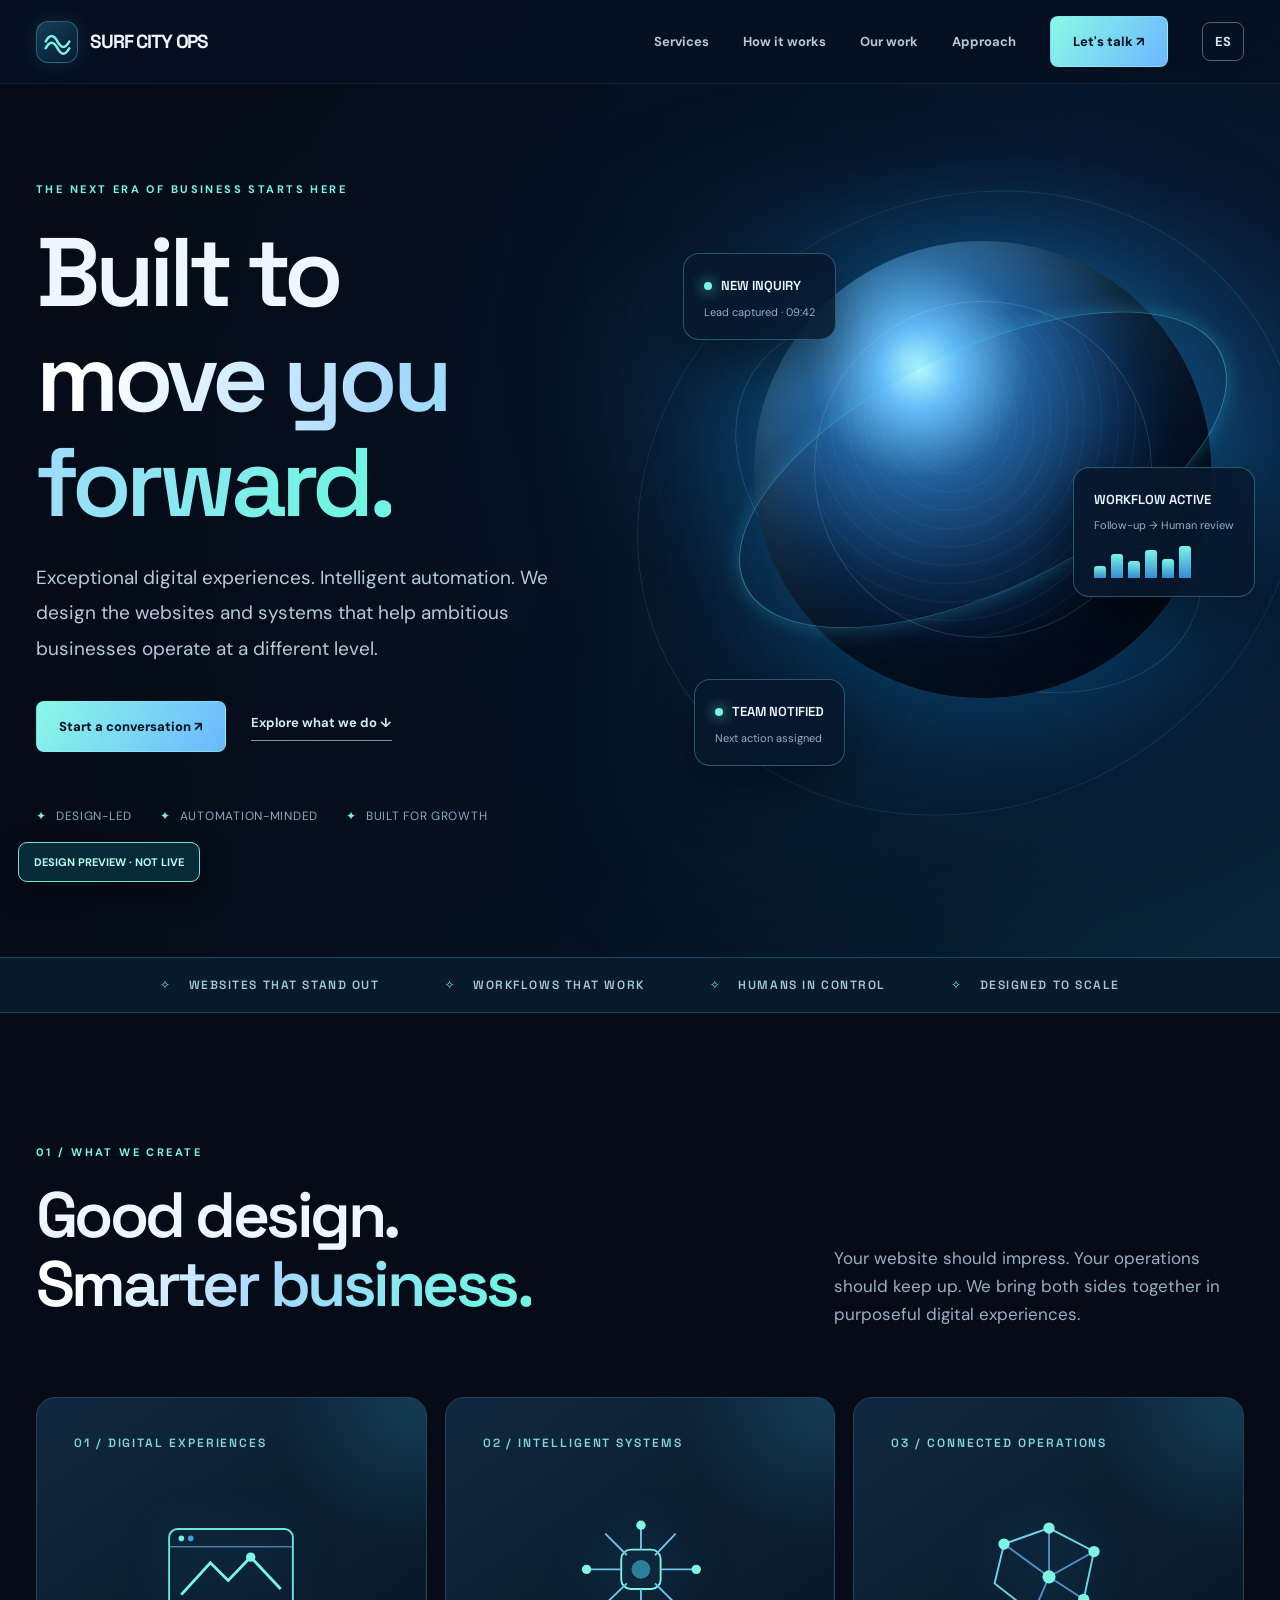
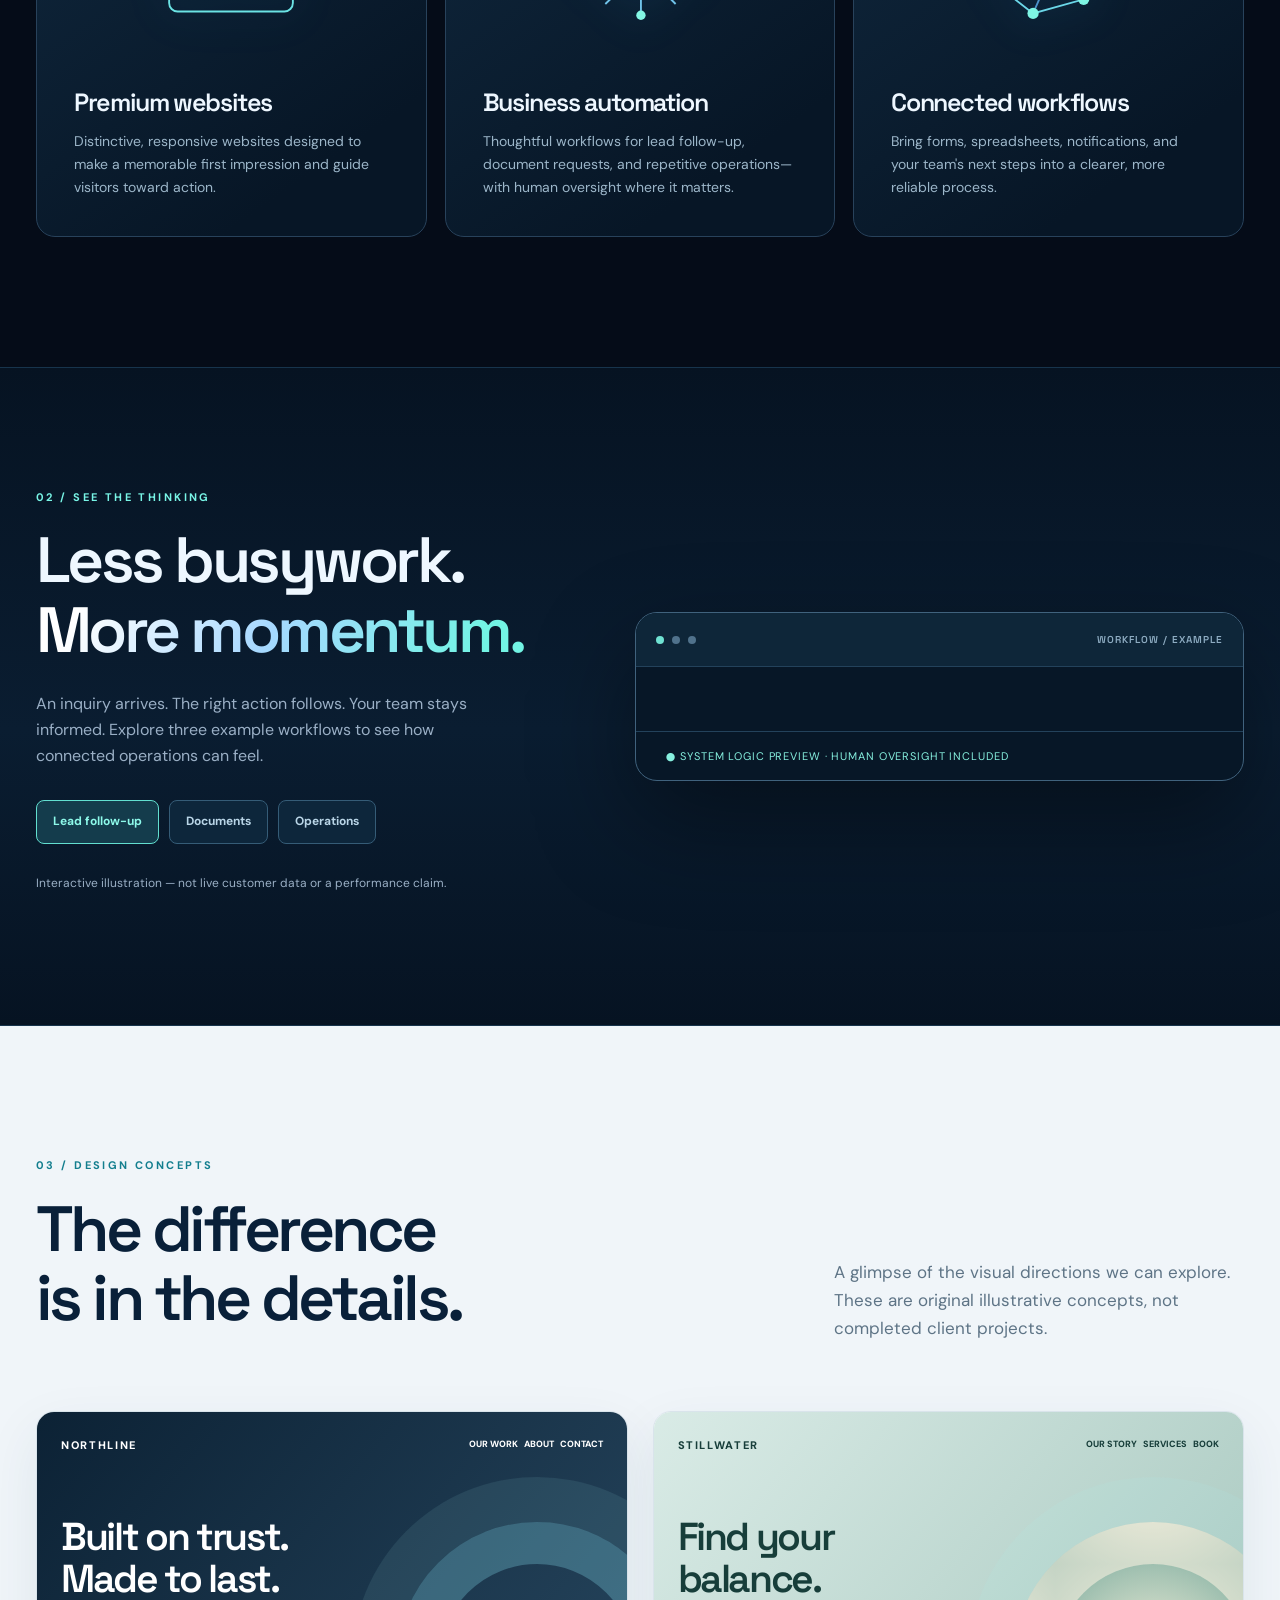
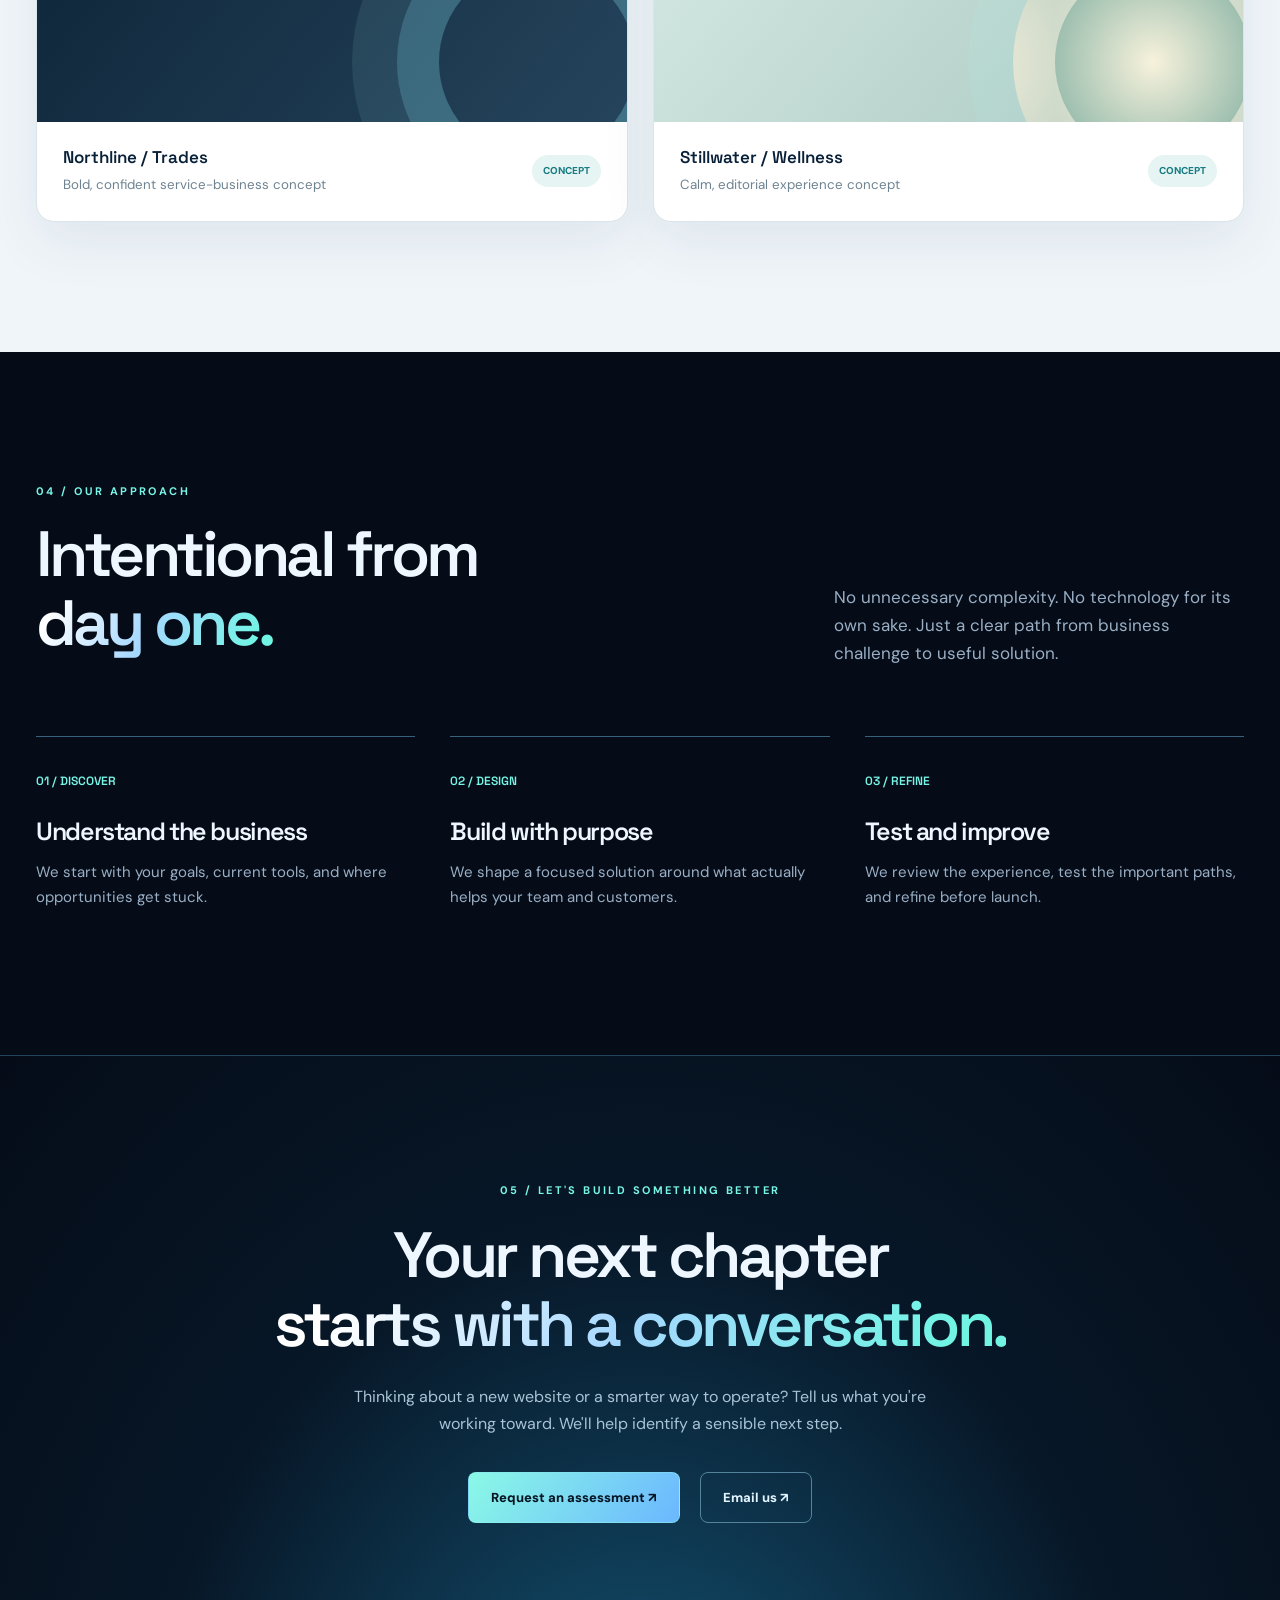
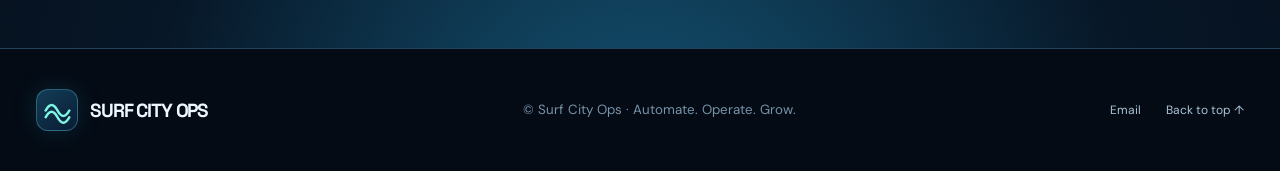
==== commit 7eede79a: "Fix blank preview sections by making all content visible by default" ====
--- a/preview/index.html
+++ b/preview/index.html
@@ -19,7 +19,7 @@
 .portfolio{background:#f0f5f9;color:#092039}.portfolio .eyebrow{color:#137e8e}.portfolio .section-intro p{color:#5e7486}.concept-grid{display:grid;grid-template-columns:1fr 1fr;gap:25px}.concept{background:#fff;border-radius:18px;overflow:hidden;border:1px solid #d9e4eb;box-shadow:0 20px 55px #1a3c5714}.concept-screen{height:310px;padding:24px;position:relative;overflow:hidden}.concept-screen.roof{background:linear-gradient(130deg,#0c2235,#25445c)}.concept-screen.well{background:linear-gradient(130deg,#d9ebe6,#a8c8bf)}.mock-nav{display:flex;justify-content:space-between;align-items:center;font-size:11px;letter-spacing:.15em;font-weight:800}.mock-nav em{font-style:normal;font-size:9px;letter-spacing:0}.mock-title{font:600 39px/1.07 var(--font);letter-spacing:-.06em;max-width:270px;margin-top:62px}.roof .mock-title{color:#fff}.roof .mock-nav{color:#fff}.well .mock-title{color:#173e3a}.well .mock-nav{color:#173e3a}.mock-circle{position:absolute;width:280px;height:280px;border-radius:50%;right:-50px;bottom:-80px;border:42px solid #80d7e94d;box-shadow:0 0 0 45px #a4edee17}.well .mock-circle{background:radial-gradient(circle,#f7f2dc,#79aa9d);border-color:#f7f1df99}.concept-caption{padding:23px 26px;display:flex;justify-content:space-between;align-items:center;gap:15px}.concept-caption b{font:600 17px var(--font)}.concept-caption small{color:#6e8391}.concept-tag{font-size:10px;font-weight:800;color:#187c82;background:#e6f5f3;border-radius:100px;padding:8px 11px;white-space:nowrap}
 .process-grid{display:grid;grid-template-columns:repeat(3,1fr);gap:35px}.process-item{border-top:1px solid #38617d;padding-top:30px}.process-item span{color:var(--cyan);font:600 12px var(--font)}.process-item h3{margin:25px 0 15px}.process-item p{color:var(--soft);font-size:15px}
 .cta{padding:125px 0;background:radial-gradient(ellipse at 50% 130%,#15587a,#071727 55%,#050c18);text-align:center;border-top:1px solid #21455d}.cta h2{max-width:850px;margin:22px auto 25px}.cta p{max-width:580px;margin:0 auto 35px;color:#a9c3d6}.cta-actions{display:flex;justify-content:center;gap:20px;flex-wrap:wrap}.outline{border:1px solid #54849b;background:transparent;color:#e2f5ff}.footer{padding:40px 0;border-top:1px solid #23425b;background:#040b15}.footer-inner{display:flex;align-items:center;justify-content:space-between;gap:20px}.footer small{color:#7893a9}.footer a:hover{color:var(--cyan)}.footer-links{display:flex;gap:25px;font-size:12px;color:#a9c4d6}.preview-ribbon{position:fixed;bottom:18px;left:18px;z-index:35;padding:10px 15px;border:1px solid #72e2d3;border-radius:9px;background:#082e3de8;color:#b4fff0;font-size:11px;font-weight:700;box-shadow:0 10px 30px #0007}
-.reveal{opacity:0;transform:translateY(25px);transition:opacity .7s,transform .7s}.reveal.visible{opacity:1;transform:none}
+.reveal{opacity:1;transform:none}.reveal.visible{opacity:1;transform:none}
 @media(max-width:1100px){.hero{min-height:800px}.hero-grid{grid-template-columns:1fr 1fr}.orbit-scene{height:490px}.service{padding:26px}.section{padding:100px 0}}
 @media(max-width:800px){.container{width:min(100% - 38px,680px)}.nav-inner{height:72px}.menu{display:block}.nav-links{display:none;position:absolute;top:72px;left:0;right:0;background:#071829;padding:24px;flex-direction:column;align-items:stretch;gap:17px;border-bottom:1px solid #31516b}.nav-links.open{display:flex}.nav-cta{text-align:center}.hero{padding:145px 0 75px;min-height:0}.hero-grid{grid-template-columns:1fr}.hero-copy{order:1}.orbit-scene{order:2;height:430px;max-width:530px;width:100%;margin:auto}.hero-foot{flex-wrap:wrap;gap:12px 25px;margin-top:35px}.section-intro{display:block}.section-intro p{max-width:650px}.service-grid,.process-grid{grid-template-columns:1fr}.service{min-height:320px}.service-art{position:absolute;right:20px;top:30px;opacity:.6}.service-bottom{max-width:460px}.demo-shell,.concept-grid{grid-template-columns:1fr}.showcase{padding:90px 0}.concept-screen{height:300px}.ticker-track{justify-content:flex-start;overflow:auto;padding-left:20px}.footer-inner{flex-direction:column;align-items:flex-start}}
 @media(max-width:480px){h1{font-size:clamp(55px,16vw,76px)}h2{font-size:42px}.hero-lede{font-size:16px}.orbit-scene{height:310px}.float-card{padding:10px 12px}.float-card strong{font-size:10px}.float-card small{font-size:9px}.fc-one{left:0}.fc-two{right:0}.fc-three{bottom:0}.hero-foot{font-size:10px}.section{padding:80px 0}.service{min-height:350px}.concept-screen{height:260px}.mock-title{font-size:32px}.mock-circle{width:200px;height:200px}.demo-body{padding:20px}.cta{padding:90px 0}.preview-ribbon{left:10px;bottom:10px}}
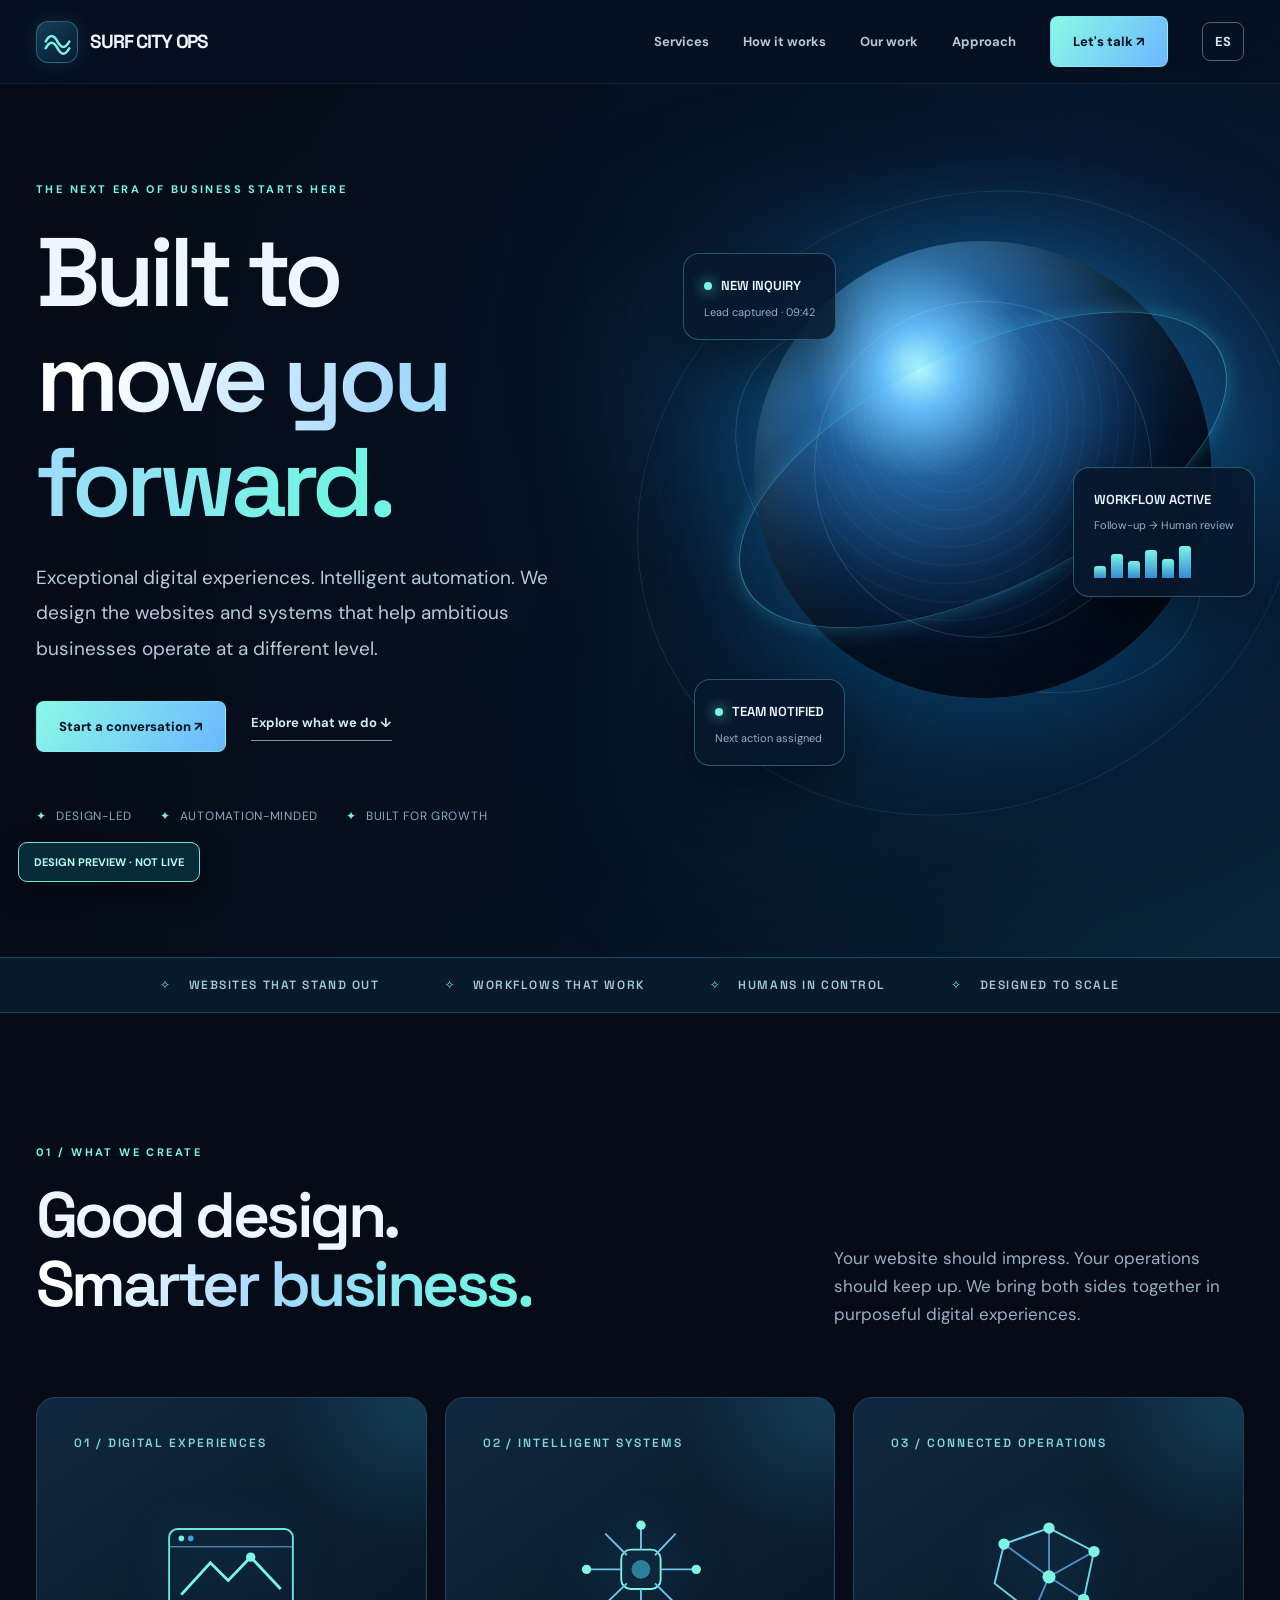
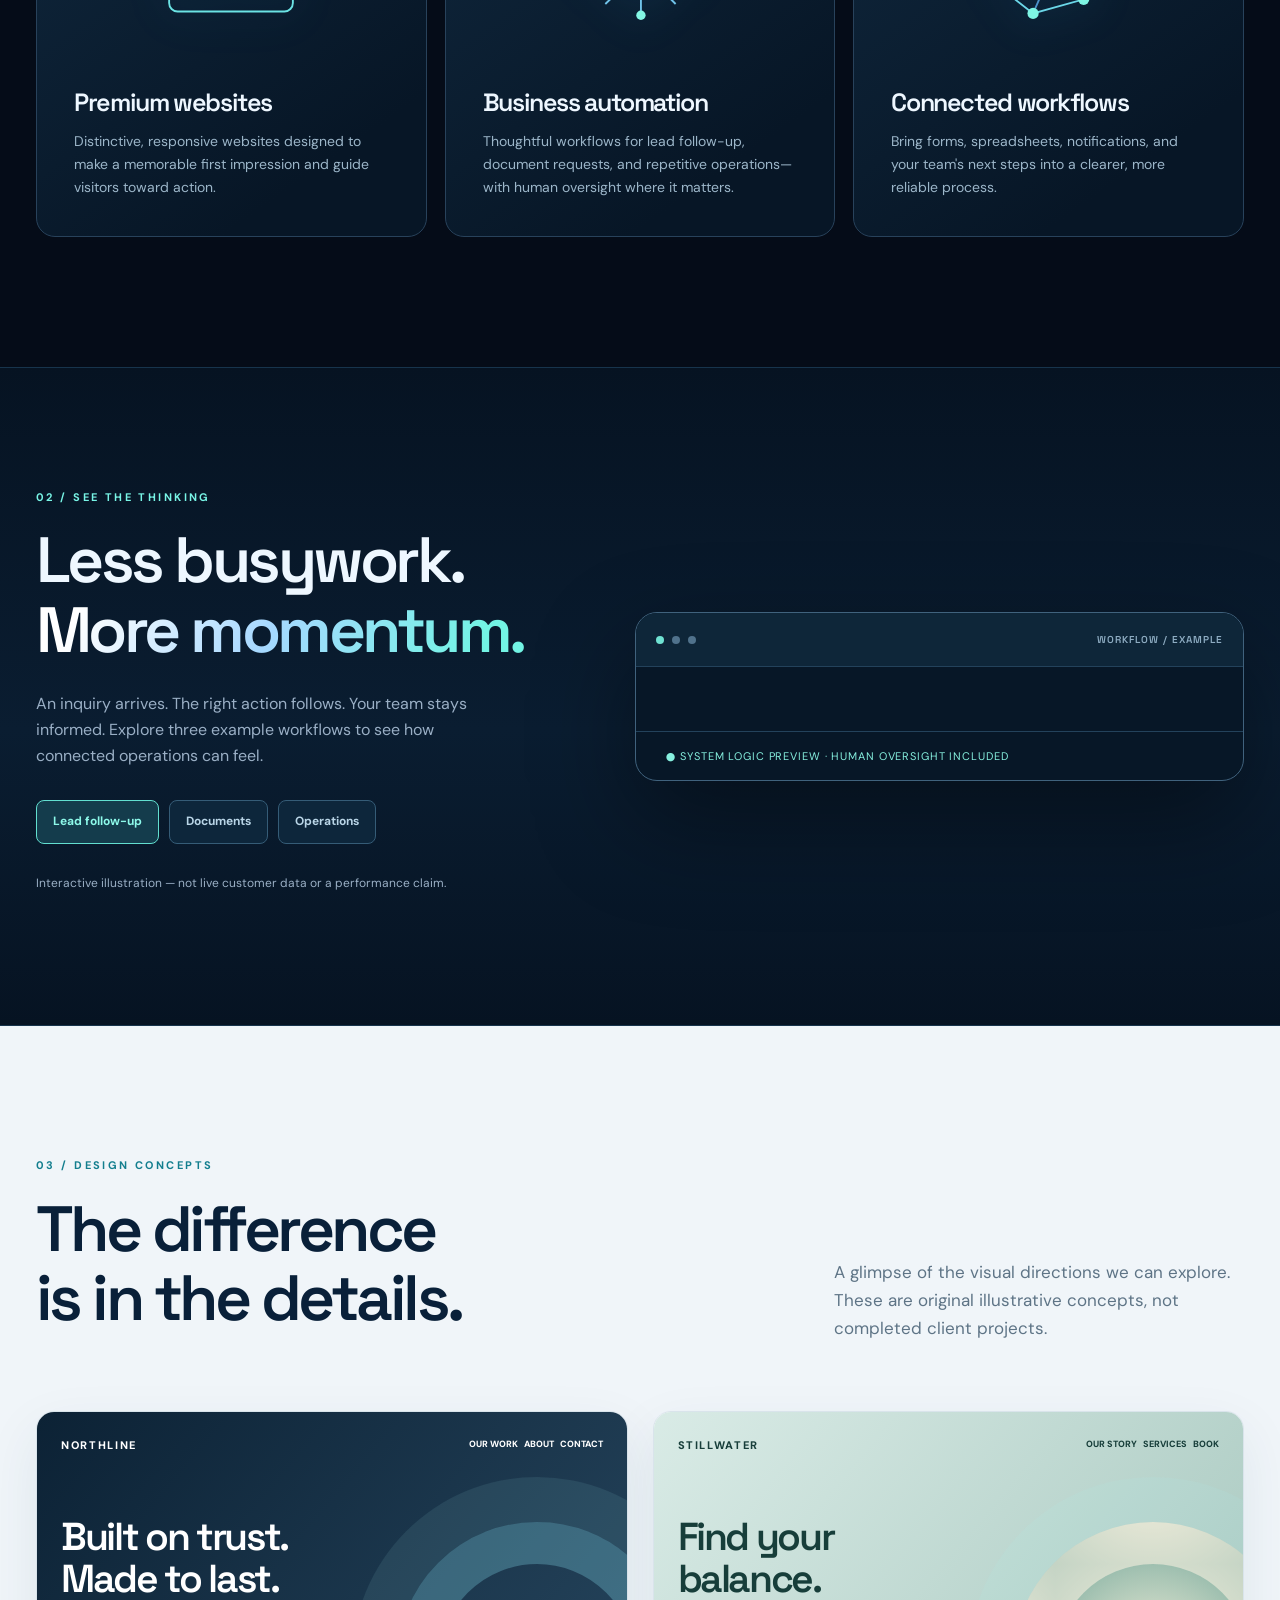
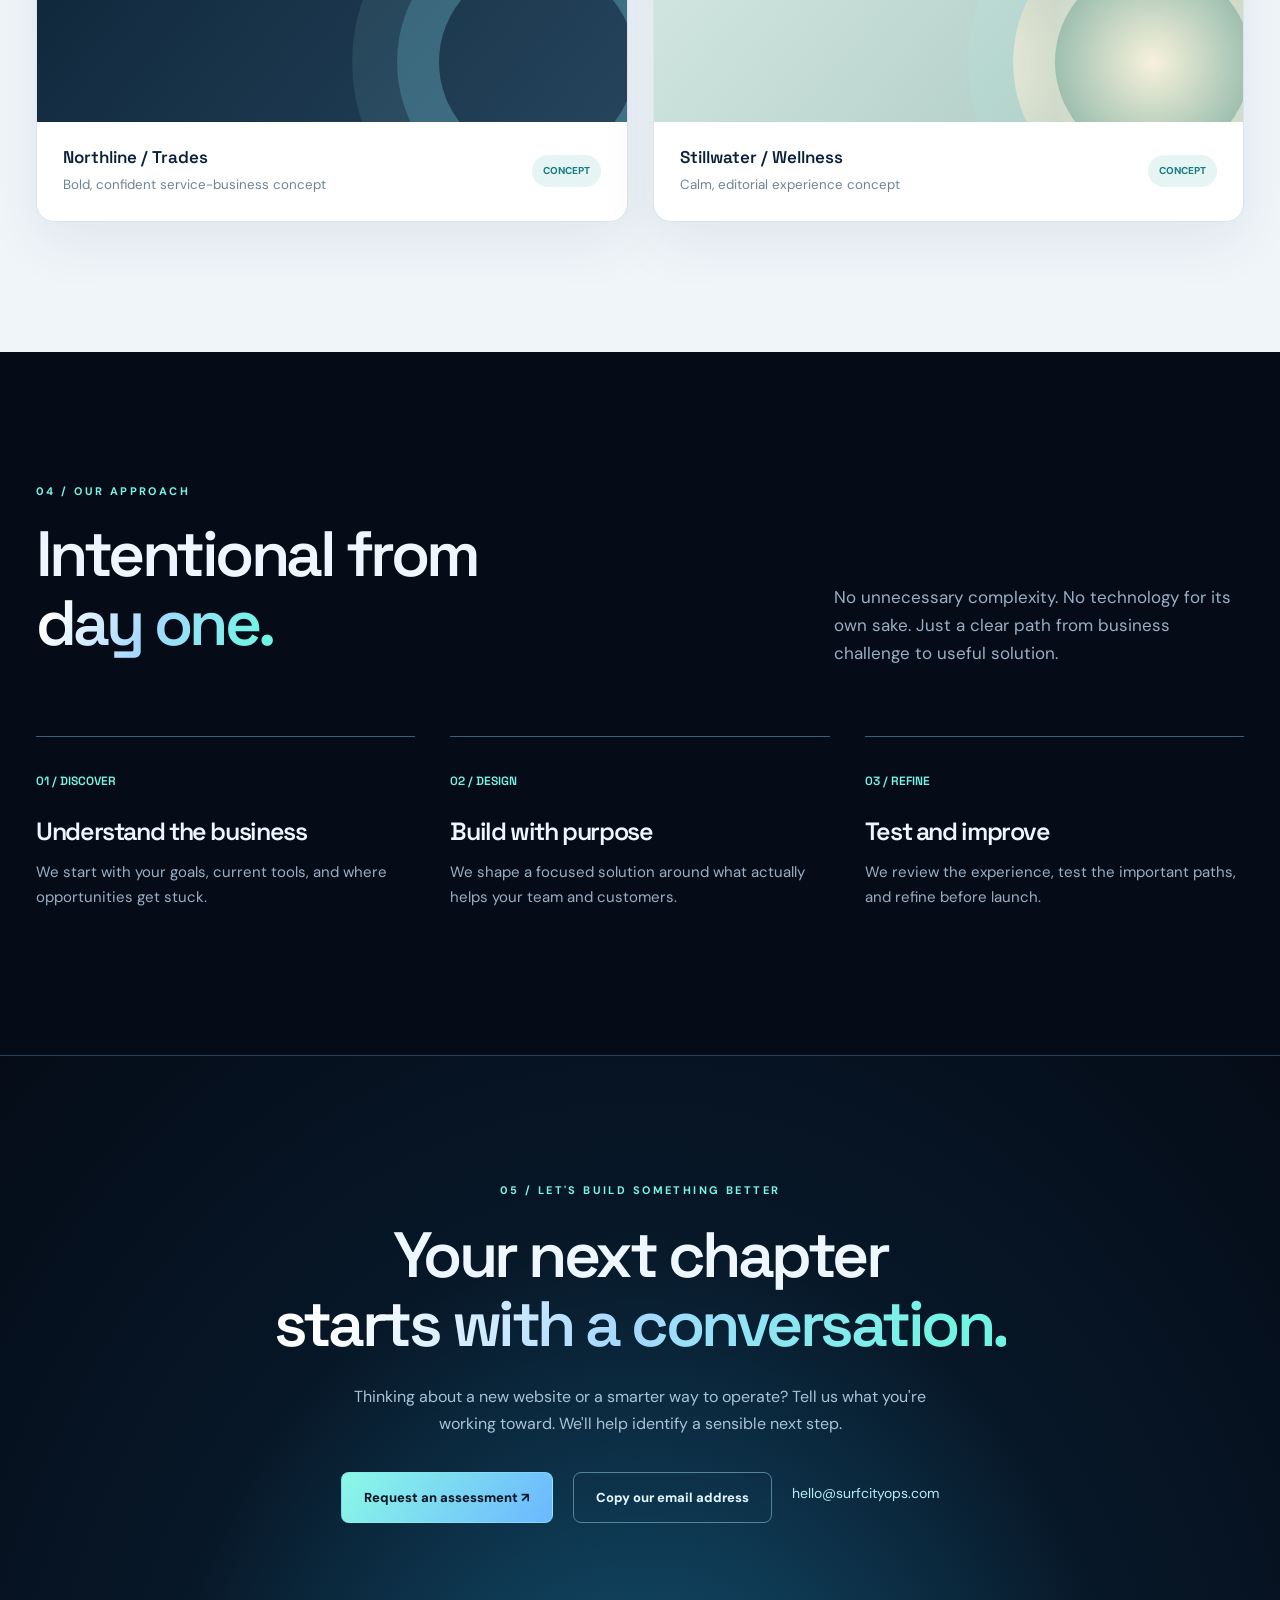
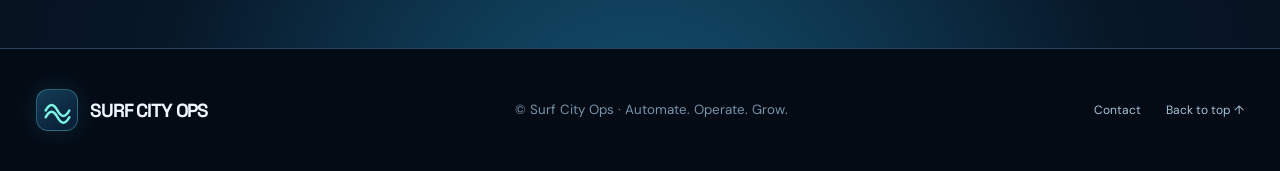
==== commit 30f03ba4: "Replace unreliable mailto CTA with working copy-email action and visible address" ====
--- a/preview/index.html
+++ b/preview/index.html
@@ -16,7 +16,7 @@
 .ticker{overflow:hidden;background:#081b2c;border-block:1px solid #1e455e;padding:19px 0}.ticker-track{display:flex;gap:65px;white-space:nowrap;justify-content:center;font:600 12px var(--font);letter-spacing:.13em;color:#a6c6d7}.ticker-track span:before{content:'✧';color:var(--cyan);margin-right:17px}
 .section{padding:130px 0}.section-intro{display:flex;align-items:end;justify-content:space-between;gap:60px;margin-bottom:52px}.section-intro p{max-width:410px;color:var(--soft);font-size:17px}.service-grid{display:grid;grid-template-columns:repeat(3,1fr);gap:18px}.service{position:relative;min-height:440px;padding:37px;border:1px solid #28425b;border-radius:19px;background:linear-gradient(145deg,#10283e,#071626 80%);overflow:hidden;display:flex;flex-direction:column;justify-content:space-between;transition:transform .25s,border-color .25s}.service:hover{transform:translateY(-7px);border-color:#61d6e6}.service:after{content:'';position:absolute;width:280px;height:280px;border-radius:50%;right:-130px;top:-130px;background:radial-gradient(circle,#3dc6f32b,transparent 70%)}.service-num{color:#80d5df;font:600 12px var(--font);letter-spacing:.16em}.service-art{height:130px;display:grid;place-items:center}.service-art svg{width:150px;max-height:125px;filter:drop-shadow(0 0 22px #38b8ff50)}.service h3{margin:0 0 14px}.service p{color:#9cb6c9;font-size:14px;margin:0}.service-bottom{position:relative;z-index:2}
 .showcase{padding:120px 0;background:linear-gradient(180deg,#061322,#0a1d31 55%,#061322);border-block:1px solid #17344c}.demo-shell{display:grid;grid-template-columns:1fr 1.1fr;gap:45px;align-items:center}.demo-copy p{color:var(--soft);max-width:480px}.demo-buttons{display:flex;gap:10px;flex-wrap:wrap;margin:30px 0}.demo-btn{border:1px solid #355c77;background:#0d263b;color:#b9d5e7;padding:11px 16px;border-radius:8px;font-size:12px;font-weight:700}.demo-btn[aria-pressed=true]{background:#143c4c;color:#8df9e9;border-color:#62dfd0}.demo-board{border:1px solid #40627d;border-radius:22px;background:#071727;box-shadow:0 40px 100px #0006;overflow:hidden}.demo-top{height:54px;display:flex;align-items:center;gap:8px;padding:0 20px;border-bottom:1px solid #23425b;background:#0e2639}.demo-top i{height:8px;width:8px;border-radius:50%;background:#50728c}.demo-top i:first-child{background:#6fe2d2}.demo-top span{margin-left:auto;color:#8eacc2;font:600 10px var(--font);letter-spacing:.1em}.demo-body{padding:32px}.demo-step{display:flex;gap:17px;align-items:flex-start;position:relative;padding:18px 0}.demo-step:not(:last-child):after{content:'';position:absolute;left:18px;top:54px;bottom:-14px;width:1px;background:linear-gradient(#5fe5d2,#275275)}.step-icon{position:relative;z-index:1;flex:none;width:38px;height:38px;display:grid;place-items:center;border:1px solid #6be8dc;border-radius:10px;background:#103e4b;color:#8df8e9;font-weight:700;font-size:12px}.demo-step b{font:600 15px var(--font)}.demo-step p{font-size:12px;color:#8eacc2;margin:4px 0}.demo-status{border-top:1px solid #23425b;padding:15px 30px;color:#86f0df;font-size:11px;letter-spacing:.08em}
-.portfolio{background:#f0f5f9;color:#092039}.portfolio .eyebrow{color:#137e8e}.portfolio .section-intro p{color:#5e7486}.concept-grid{display:grid;grid-template-columns:1fr 1fr;gap:25px}.concept{background:#fff;border-radius:18px;overflow:hidden;border:1px solid #d9e4eb;box-shadow:0 20px 55px #1a3c5714}.concept-screen{height:310px;padding:24px;position:relative;overflow:hidden}.concept-screen.roof{background:linear-gradient(130deg,#0c2235,#25445c)}.concept-screen.well{background:linear-gradient(130deg,#d9ebe6,#a8c8bf)}.mock-nav{display:flex;justify-content:space-between;align-items:center;font-size:11px;letter-spacing:.15em;font-weight:800}.mock-nav em{font-style:normal;font-size:9px;letter-spacing:0}.mock-title{font:600 39px/1.07 var(--font);letter-spacing:-.06em;max-width:270px;margin-top:62px}.roof .mock-title{color:#fff}.roof .mock-nav{color:#fff}.well .mock-title{color:#173e3a}.well .mock-nav{color:#173e3a}.mock-circle{position:absolute;width:280px;height:280px;border-radius:50%;right:-50px;bottom:-80px;border:42px solid #80d7e94d;box-shadow:0 0 0 45px #a4edee17}.well .mock-circle{background:radial-gradient(circle,#f7f2dc,#79aa9d);border-color:#f7f1df99}.concept-caption{padding:23px 26px;display:flex;justify-content:space-between;align-items:center;gap:15px}.concept-caption b{font:600 17px var(--font)}.concept-caption small{color:#6e8391}.concept-tag{font-size:10px;font-weight:800;color:#187c82;background:#e6f5f3;border-radius:100px;padding:8px 11px;white-space:nowrap}
+.portfolio{background:#f0f5f9;color:#092039}.portfolio .eyebrow{color:#137e8e}.portfolio .gradient{background:linear-gradient(110deg,#12669a,#0b8f91);background-clip:text;-webkit-background-clip:text;color:transparent}.portfolio .section-intro p{color:#5e7486}.concept-grid{display:grid;grid-template-columns:1fr 1fr;gap:25px}.concept{background:#fff;border-radius:18px;overflow:hidden;border:1px solid #d9e4eb;box-shadow:0 20px 55px #1a3c5714}.concept-screen{height:310px;padding:24px;position:relative;overflow:hidden}.concept-screen.roof{background:linear-gradient(130deg,#0c2235,#25445c)}.concept-screen.well{background:linear-gradient(130deg,#d9ebe6,#a8c8bf)}.mock-nav{display:flex;justify-content:space-between;align-items:center;font-size:11px;letter-spacing:.15em;font-weight:800}.mock-nav em{font-style:normal;font-size:9px;letter-spacing:0}.mock-title{font:600 39px/1.07 var(--font);letter-spacing:-.06em;max-width:270px;margin-top:62px}.roof .mock-title{color:#fff}.roof .mock-nav{color:#fff}.well .mock-title{color:#173e3a}.well .mock-nav{color:#173e3a}.mock-circle{position:absolute;width:280px;height:280px;border-radius:50%;right:-50px;bottom:-80px;border:42px solid #80d7e94d;box-shadow:0 0 0 45px #a4edee17}.well .mock-circle{background:radial-gradient(circle,#f7f2dc,#79aa9d);border-color:#f7f1df99}.concept-caption{padding:23px 26px;display:flex;justify-content:space-between;align-items:center;gap:15px}.concept-caption b{font:600 17px var(--font)}.concept-caption small{color:#6e8391}.concept-tag{font-size:10px;font-weight:800;color:#187c82;background:#e6f5f3;border-radius:100px;padding:8px 11px;white-space:nowrap}
 .process-grid{display:grid;grid-template-columns:repeat(3,1fr);gap:35px}.process-item{border-top:1px solid #38617d;padding-top:30px}.process-item span{color:var(--cyan);font:600 12px var(--font)}.process-item h3{margin:25px 0 15px}.process-item p{color:var(--soft);font-size:15px}
 .cta{padding:125px 0;background:radial-gradient(ellipse at 50% 130%,#15587a,#071727 55%,#050c18);text-align:center;border-top:1px solid #21455d}.cta h2{max-width:850px;margin:22px auto 25px}.cta p{max-width:580px;margin:0 auto 35px;color:#a9c3d6}.cta-actions{display:flex;justify-content:center;gap:20px;flex-wrap:wrap}.outline{border:1px solid #54849b;background:transparent;color:#e2f5ff}.footer{padding:40px 0;border-top:1px solid #23425b;background:#040b15}.footer-inner{display:flex;align-items:center;justify-content:space-between;gap:20px}.footer small{color:#7893a9}.footer a:hover{color:var(--cyan)}.footer-links{display:flex;gap:25px;font-size:12px;color:#a9c4d6}.preview-ribbon{position:fixed;bottom:18px;left:18px;z-index:35;padding:10px 15px;border:1px solid #72e2d3;border-radius:9px;background:#082e3de8;color:#b4fff0;font-size:11px;font-weight:700;box-shadow:0 10px 30px #0007}
 .reveal{opacity:1;transform:none}.reveal.visible{opacity:1;transform:none}
@@ -24,9 +24,10 @@
 @media(max-width:800px){.container{width:min(100% - 38px,680px)}.nav-inner{height:72px}.menu{display:block}.nav-links{display:none;position:absolute;top:72px;left:0;right:0;background:#071829;padding:24px;flex-direction:column;align-items:stretch;gap:17px;border-bottom:1px solid #31516b}.nav-links.open{display:flex}.nav-cta{text-align:center}.hero{padding:145px 0 75px;min-height:0}.hero-grid{grid-template-columns:1fr}.hero-copy{order:1}.orbit-scene{order:2;height:430px;max-width:530px;width:100%;margin:auto}.hero-foot{flex-wrap:wrap;gap:12px 25px;margin-top:35px}.section-intro{display:block}.section-intro p{max-width:650px}.service-grid,.process-grid{grid-template-columns:1fr}.service{min-height:320px}.service-art{position:absolute;right:20px;top:30px;opacity:.6}.service-bottom{max-width:460px}.demo-shell,.concept-grid{grid-template-columns:1fr}.showcase{padding:90px 0}.concept-screen{height:300px}.ticker-track{justify-content:flex-start;overflow:auto;padding-left:20px}.footer-inner{flex-direction:column;align-items:flex-start}}
 @media(max-width:480px){h1{font-size:clamp(55px,16vw,76px)}h2{font-size:42px}.hero-lede{font-size:16px}.orbit-scene{height:310px}.float-card{padding:10px 12px}.float-card strong{font-size:10px}.float-card small{font-size:9px}.fc-one{left:0}.fc-two{right:0}.fc-three{bottom:0}.hero-foot{font-size:10px}.section{padding:80px 0}.service{min-height:350px}.concept-screen{height:260px}.mock-title{font-size:32px}.mock-circle{width:200px;height:200px}.demo-body{padding:20px}.cta{padding:90px 0}.preview-ribbon{left:10px;bottom:10px}}
 @media(prefers-reduced-motion:reduce){html{scroll-behavior:auto}.orb,.ring,.float-card{animation:none}.reveal{opacity:1;transform:none;transition:none}.btn,.service{transition:none}}
+.nav-links a:focus-visible,.demo-btn:focus-visible{outline:3px solid #78f5e6;outline-offset:5px}.concept-screen{isolation:isolate}.mock-title,.mock-nav{position:relative;z-index:2}.mock-circle{z-index:0;pointer-events:none}@media(min-width:801px) and (max-width:1150px){.nav-links{gap:17px}.nav-links a{font-size:12px}.logo{font-size:16px}.nav-cta{padding:11px 14px}}@media(max-width:800px){.nav-links{max-height:calc(100dvh - 72px);overflow:auto}.hero-grid{gap:8px}.float-card{max-width:48%}}@media(max-width:360px){.container{width:calc(100% - 28px)}.hero-actions{gap:15px}.float-card{max-width:55%}.fc-two{right:-5px}}@media(prefers-reduced-motion:reduce){.reveal{opacity:1!important;transform:none!important}.orb,.ring,.float-card{animation:none!important}}
 </style></head><body>
-<div class="preview-ribbon">DESIGN PREVIEW · NOT LIVE</div>
-<header class="nav"><div class="container nav-inner"><a class="logo" href="#top" aria-label="Surf City Ops home"><span class="logo-icon"><svg viewBox="0 0 32 32" fill="none"><path d="M2 16Q9 3 16 16T30 16M2 24Q9 11 16 24T30 24" stroke="#7ef4e5" stroke-width="3" stroke-linecap="round"/></svg></span>SURF CITY OPS</a><button class="menu" id="menu" aria-expanded="false" aria-controls="navlinks">Menu ☰</button><nav class="nav-links" id="navlinks" aria-label="Main navigation"><a href="#services" data-en="Services" data-es="Servicios">Services</a><a href="#showcase" data-en="How it works" data-es="Cómo funciona">How it works</a><a href="#work" data-en="Our work" data-es="Nuestro trabajo">Our work</a><a href="#approach" data-en="Approach" data-es="Enfoque">Approach</a><a class="nav-cta" href="#contact" data-en="Let's talk ↗" data-es="Hablemos ↗">Let's talk ↗</a><button class="lang" id="lang" aria-label="Switch language">ES</button></nav></div></header>
+<div class="preview-ribbon" data-en="DESIGN PREVIEW · NOT LIVE" data-es="VISTA PREVIA · NO PUBLICADA">DESIGN PREVIEW · NOT LIVE</div>
+<header class="nav"><div class="container nav-inner"><a class="logo" href="#top" aria-label="Surf City Ops home"><span class="logo-icon"><svg viewBox="0 0 32 32" fill="none"><path d="M2 16Q9 3 16 16T30 16M2 24Q9 11 16 24T30 24" stroke="#7ef4e5" stroke-width="3" stroke-linecap="round"/></svg></span>SURF CITY OPS</a><button class="menu" id="menu" type="button" aria-expanded="false" aria-controls="navlinks" aria-label="Open navigation menu">Menu ☰</button><nav class="nav-links" id="navlinks" aria-label="Main navigation"><a href="#services" data-en="Services" data-es="Servicios">Services</a><a href="#showcase" data-en="How it works" data-es="Cómo funciona">How it works</a><a href="#work" data-en="Our work" data-es="Nuestro trabajo">Our work</a><a href="#approach" data-en="Approach" data-es="Enfoque">Approach</a><a class="nav-cta" href="#contact" data-en="Let's talk ↗" data-es="Hablemos ↗">Let's talk ↗</a><button class="lang" id="lang" type="button" aria-label="Switch to Spanish" onclick="window.switchSurfLanguage()">ES</button></nav></div></header>
 <main id="top">
 <section class="hero"><div class="container hero-grid"><div class="hero-copy"><div class="eyebrow" data-en="The next era of business starts here" data-es="La próxima era de los negocios empieza aquí">The next era of business starts here</div><h1 data-en="Built to<br><span class='gradient'>move you<br>forward.</span>" data-es="Diseñado para<br><span class='gradient'>impulsar tu<br>negocio.</span>">Built to<br><span class="gradient">move you<br>forward.</span></h1><p class="hero-lede" data-en="Exceptional digital experiences. Intelligent automation. We design the websites and systems that help ambitious businesses operate at a different level." data-es="Experiencias digitales excepcionales. Automatización inteligente. Diseñamos sitios web y sistemas que ayudan a negocios ambiciosos a operar a otro nivel.">Exceptional digital experiences. Intelligent automation. We design the websites and systems that help ambitious businesses operate at a different level.</p><div class="hero-actions"><a class="btn" href="#contact" data-en="Start a conversation ↗" data-es="Iniciar conversación ↗">Start a conversation ↗</a><a class="text-link" href="#services" data-en="Explore what we do ↓" data-es="Descubre lo que hacemos ↓">Explore what we do ↓</a></div><div class="hero-foot"><span data-en="DESIGN-LED" data-es="DISEÑO PRIMERO">DESIGN-LED</span><span data-en="AUTOMATION-MINDED" data-es="ENFOQUE EN AUTOMATIZACIÓN">AUTOMATION-MINDED</span><span data-en="BUILT FOR GROWTH" data-es="CREADO PARA CRECER">BUILT FOR GROWTH</span></div></div>
 <div class="orbit-scene" aria-label="Abstract luminous blue digital sphere with orbiting interface cards"><div class="ring"></div><div class="ring two"></div><div class="orb"></div><div class="float-card fc-one"><strong><span class="dot"></span>NEW INQUIRY</strong><small>Lead captured · 09:42</small></div><div class="float-card fc-two"><strong>WORKFLOW ACTIVE</strong><small>Follow-up → Human review</small><div class="mini-bars"><i style="--h:40%"></i><i style="--h:75%"></i><i style="--h:53%"></i><i style="--h:90%"></i><i style="--h:62%"></i><i style="--h:100%"></i></div></div><div class="float-card fc-three"><strong><span class="dot"></span>TEAM NOTIFIED</strong><small>Next action assigned</small></div></div></div></section>
@@ -36,11 +37,38 @@
 <article class="service reveal"><div class="service-num">02 / INTELLIGENT SYSTEMS</div><div class="service-art"><svg viewBox="0 0 160 120" fill="none"><rect x="60" y="38" width="42" height="42" rx="10" stroke="#7ef5e3" stroke-width="2"/><circle cx="81" cy="59" r="10" fill="#2b7f9a"/><g stroke="#70c3e9" stroke-width="2"><path d="M81 38V12M81 80V108M60 59H23M102 59H140M66 44L43 21M96 74L118 96M96 44L118 21M66 74L43 96"/></g><g fill="#83f6e3"><circle cx="81" cy="12" r="5"/><circle cx="81" cy="108" r="5"/><circle cx="23" cy="59" r="5"/><circle cx="140" cy="59" r="5"/></g></svg></div><div class="service-bottom"><h3 data-en="Business automation" data-es="Automatización empresarial">Business automation</h3><p data-en="Thoughtful workflows for lead follow-up, document requests, and repetitive operations—with human oversight where it matters." data-es="Flujos inteligentes para seguimiento, solicitudes de documentos y tareas repetitivas, con supervisión humana donde importa.">Thoughtful workflows for lead follow-up, document requests, and repetitive operations—with human oversight where it matters.</p></div></article>
 <article class="service reveal"><div class="service-num">03 / CONNECTED OPERATIONS</div><div class="service-art"><svg viewBox="0 0 160 120" fill="none"><path d="M32 32L80 15L128 40L117 91L63 106L22 74Z" stroke="#6bd7e8" stroke-width="2"/><path d="M32 32L80 67L128 40M80 67L63 106M80 67L117 91M80 15V67" stroke="#4b92c9" stroke-width="2"/><g fill="#7ef5e3"><circle cx="32" cy="32" r="6"/><circle cx="80" cy="15" r="6"/><circle cx="128" cy="40" r="6"/><circle cx="80" cy="67" r="7"/><circle cx="63" cy="106" r="6"/><circle cx="117" cy="91" r="6"/></g></svg></div><div class="service-bottom"><h3 data-en="Connected workflows" data-es="Procesos conectados">Connected workflows</h3><p data-en="Bring forms, spreadsheets, notifications, and your team's next steps into a clearer, more reliable process." data-es="Integramos formularios, hojas de cálculo, notificaciones y las próximas acciones del equipo en un proceso más claro.">Bring forms, spreadsheets, notifications, and your team's next steps into a clearer, more reliable process.</p></div></article>
 </div></div></section>
-<section class="showcase" id="showcase"><div class="container demo-shell"><div class="demo-copy reveal"><div class="eyebrow" data-en="02 / See the thinking" data-es="02 / Así pensamos">02 / See the thinking</div><h2 data-en="Less busywork.<br><span class='gradient'>More momentum.</span>" data-es="Menos tareas.<br><span class='gradient'>Más impulso.</span>">Less busywork.<br><span class="gradient">More momentum.</span></h2><p data-en="An inquiry arrives. The right action follows. Your team stays informed. Explore three example workflows to see how connected operations can feel." data-es="Llega una consulta. Se ejecuta la acción correcta. Tu equipo permanece informado. Explora tres flujos de ejemplo.">An inquiry arrives. The right action follows. Your team stays informed. Explore three example workflows to see how connected operations can feel.</p><div class="demo-buttons" role="group" aria-label="Choose workflow example"><button class="demo-btn" data-demo="leads" aria-pressed="true" data-en="Lead follow-up" data-es="Seguimiento">Lead follow-up</button><button class="demo-btn" data-demo="docs" aria-pressed="false" data-en="Documents" data-es="Documentos">Documents</button><button class="demo-btn" data-demo="ops" aria-pressed="false" data-en="Operations" data-es="Operaciones">Operations</button></div><p style="font-size:12px" data-en="Interactive illustration — not live customer data or a performance claim." data-es="Ejemplo interactivo: no son datos reales de clientes ni resultados garantizados.">Interactive illustration — not live customer data or a performance claim.</p></div><div class="demo-board reveal" aria-live="polite"><div class="demo-top"><i></i><i></i><i></i><span>WORKFLOW / EXAMPLE</span></div><div class="demo-body" id="demo-steps"></div><div class="demo-status">● SYSTEM LOGIC PREVIEW · HUMAN OVERSIGHT INCLUDED</div></div></div></section>
+<section class="showcase" id="showcase"><div class="container demo-shell"><div class="demo-copy reveal"><div class="eyebrow" data-en="02 / See the thinking" data-es="02 / Así pensamos">02 / See the thinking</div><h2 data-en="Less busywork.<br><span class='gradient'>More momentum.</span>" data-es="Menos tareas.<br><span class='gradient'>Más impulso.</span>">Less busywork.<br><span class="gradient">More momentum.</span></h2><p data-en="An inquiry arrives. The right action follows. Your team stays informed. Explore three example workflows to see how connected operations can feel." data-es="Llega una consulta. Se ejecuta la acción correcta. Tu equipo permanece informado. Explora tres flujos de ejemplo.">An inquiry arrives. The right action follows. Your team stays informed. Explore three example workflows to see how connected operations can feel.</p><div class="demo-buttons" role="group" aria-label="Choose workflow example"><button type="button" class="demo-btn" data-demo="leads" aria-pressed="true" data-en="Lead follow-up" data-es="Seguimiento">Lead follow-up</button><button class="demo-btn" data-demo="docs" aria-pressed="false" data-en="Documents" data-es="Documentos">Documents</button><button class="demo-btn" data-demo="ops" aria-pressed="false" data-en="Operations" data-es="Operaciones">Operations</button></div><p style="font-size:12px" data-en="Interactive illustration — not live customer data or a performance claim." data-es="Ejemplo interactivo: no son datos reales de clientes ni resultados garantizados.">Interactive illustration — not live customer data or a performance claim.</p></div><div class="demo-board reveal" aria-live="polite"><div class="demo-top"><i></i><i></i><i></i><span>WORKFLOW / EXAMPLE</span></div><div class="demo-body" id="demo-steps"></div><div class="demo-status" data-en="● SYSTEM LOGIC PREVIEW · HUMAN OVERSIGHT INCLUDED" data-es="● EJEMPLO DE FLUJO · CON SUPERVISIÓN HUMANA">● SYSTEM LOGIC PREVIEW · HUMAN OVERSIGHT INCLUDED</div></div></div></section>
 <section class="section portfolio" id="work"><div class="container"><div class="section-intro reveal"><div><div class="eyebrow" data-en="03 / Design concepts" data-es="03 / Conceptos de diseño">03 / Design concepts</div><h2 data-en="The difference<br>is in the details." data-es="La diferencia<br>está en los detalles.">The difference<br>is in the details.</h2></div><p data-en="A glimpse of the visual directions we can explore. These are original illustrative concepts, not completed client projects." data-es="Una muestra de las direcciones visuales que podemos explorar. Son conceptos ilustrativos, no proyectos de clientes.">A glimpse of the visual directions we can explore. These are original illustrative concepts, not completed client projects.</p></div><div class="concept-grid"><article class="concept reveal"><div class="concept-screen roof"><div class="mock-nav">NORTHLINE <em>OUR WORK &nbsp; ABOUT &nbsp; CONTACT</em></div><div class="mock-title">Built on trust.<br>Made to last.</div><div class="mock-circle"></div></div><div class="concept-caption"><div><b data-en="Northline / Trades" data-es="Northline / Oficios">Northline / Trades</b><br><small data-en="Bold, confident service-business concept" data-es="Concepto sólido para empresas de servicios">Bold, confident service-business concept</small></div><span class="concept-tag" data-en="CONCEPT" data-es="CONCEPTO">CONCEPT</span></div></article><article class="concept reveal"><div class="concept-screen well"><div class="mock-nav">STILLWATER <em>OUR STORY &nbsp; SERVICES &nbsp; BOOK</em></div><div class="mock-title">Find your<br>balance.</div><div class="mock-circle"></div></div><div class="concept-caption"><div><b data-en="Stillwater / Wellness" data-es="Stillwater / Bienestar">Stillwater / Wellness</b><br><small data-en="Calm, editorial experience concept" data-es="Concepto editorial y sereno">Calm, editorial experience concept</small></div><span class="concept-tag" data-en="CONCEPT" data-es="CONCEPTO">CONCEPT</span></div></article></div></div></section>
 <section class="section" id="approach"><div class="container"><div class="section-intro reveal"><div><div class="eyebrow" data-en="04 / Our approach" data-es="04 / Nuestro enfoque">04 / Our approach</div><h2 data-en="Intentional from<br><span class='gradient'>day one.</span>" data-es="Con intención<br><span class='gradient'>desde el inicio.</span>">Intentional from<br><span class="gradient">day one.</span></h2></div><p data-en="No unnecessary complexity. No technology for its own sake. Just a clear path from business challenge to useful solution." data-es="Sin complejidad innecesaria. Sin tecnología por moda. Solo un camino claro desde el problema hasta la solución.">No unnecessary complexity. No technology for its own sake. Just a clear path from business challenge to useful solution.</p></div><div class="process-grid"><div class="process-item reveal"><span>01 / DISCOVER</span><h3 data-en="Understand the business" data-es="Entender el negocio">Understand the business</h3><p data-en="We start with your goals, current tools, and where opportunities get stuck." data-es="Comenzamos por tus metas, herramientas y obstáculos.">We start with your goals, current tools, and where opportunities get stuck.</p></div><div class="process-item reveal"><span>02 / DESIGN</span><h3 data-en="Build with purpose" data-es="Crear con propósito">Build with purpose</h3><p data-en="We shape a focused solution around what actually helps your team and customers." data-es="Diseñamos una solución enfocada en ayudar a tu equipo y clientes.">We shape a focused solution around what actually helps your team and customers.</p></div><div class="process-item reveal"><span>03 / REFINE</span><h3 data-en="Test and improve" data-es="Probar y mejorar">Test and improve</h3><p data-en="We review the experience, test the important paths, and refine before launch." data-es="Revisamos la experiencia, probamos lo importante y mejoramos antes de publicar.">We review the experience, test the important paths, and refine before launch.</p></div></div></div></section>
-<section class="cta" id="contact"><div class="container reveal"><div class="eyebrow" data-en="05 / Let's build something better" data-es="05 / Construyamos algo mejor">05 / Let's build something better</div><h2 data-en="Your next chapter<br><span class='gradient'>starts with a conversation.</span>" data-es="Tu próximo capítulo<br><span class='gradient'>empieza con una conversación.</span>">Your next chapter<br><span class="gradient">starts with a conversation.</span></h2><p data-en="Thinking about a new website or a smarter way to operate? Tell us what you're working toward. We'll help identify a sensible next step." data-es="¿Piensas en un nuevo sitio web o en operaciones más inteligentes? Cuéntanos tus objetivos y encontremos el próximo paso.">Thinking about a new website or a smarter way to operate? Tell us what you're working toward. We'll help identify a sensible next step.</p><div class="cta-actions"><a class="btn" href="https://docs.google.com/forms/d/e/1FAIpQLSewjGlySSHzWJJlg8xLWE89y1LJM-uCbJaw9V3Ccs_qSNcy6Q/viewform" target="_blank" rel="noopener noreferrer" data-en="Request an assessment ↗" data-es="Solicitar evaluación ↗">Request an assessment ↗</a><a class="btn outline" href="mailto:hello@surfcityops.com?subject=Let's%20talk%20about%20my%20project" data-en="Email us ↗" data-es="Escríbenos ↗">Email us ↗</a></div></div></section>
-</main><footer class="footer"><div class="container footer-inner"><a class="logo" href="#top"><span class="logo-icon"><svg viewBox="0 0 32 32" fill="none"><path d="M2 16Q9 3 16 16T30 16M2 24Q9 11 16 24T30 24" stroke="#7ef4e5" stroke-width="3" stroke-linecap="round"/></svg></span>SURF CITY OPS</a><small>© <span id="year"></span> Surf City Ops · Automate. Operate. Grow.</small><div class="footer-links"><a href="mailto:hello@surfcityops.com">Email</a><a href="#top" data-en="Back to top ↑" data-es="Volver arriba ↑">Back to top ↑</a></div></div></footer>
+<section class="cta" id="contact"><div class="container reveal"><div class="eyebrow" data-en="05 / Let's build something better" data-es="05 / Construyamos algo mejor">05 / Let's build something better</div><h2 data-en="Your next chapter<br><span class='gradient'>starts with a conversation.</span>" data-es="Tu próximo capítulo<br><span class='gradient'>empieza con una conversación.</span>">Your next chapter<br><span class="gradient">starts with a conversation.</span></h2><p data-en="Thinking about a new website or a smarter way to operate? Tell us what you're working toward. We'll help identify a sensible next step." data-es="¿Piensas en un nuevo sitio web o en operaciones más inteligentes? Cuéntanos tus objetivos y encontremos el próximo paso.">Thinking about a new website or a smarter way to operate? Tell us what you're working toward. We'll help identify a sensible next step.</p><div class="cta-actions"><a class="btn" href="https://docs.google.com/forms/d/e/1FAIpQLSewjGlySSHzWJJlg8xLWE89y1LJM-uCbJaw9V3Ccs_qSNcy6Q/viewform" target="_blank" rel="noopener noreferrer" data-en="Request an assessment ↗" data-es="Solicitar evaluación ↗">Request an assessment ↗</a><button type="button" class="btn outline" id="copy-email" onclick="window.copySurfEmail()" data-en="Copy our email address" data-es="Copiar nuestro correo">Copy our email address</button><p id="email-copy-status" role="status" aria-live="polite" style="margin:10px 0 0;font-size:14px;color:#b7eaf3">hello@surfcityops.com</p></div></div></section>
+</main><footer class="footer"><div class="container footer-inner"><a class="logo" href="#top"><span class="logo-icon"><svg viewBox="0 0 32 32" fill="none"><path d="M2 16Q9 3 16 16T30 16M2 24Q9 11 16 24T30 24" stroke="#7ef4e5" stroke-width="3" stroke-linecap="round"/></svg></span>SURF CITY OPS</a><small>© <span id="year"></span> Surf City Ops · Automate. Operate. Grow.</small><div class="footer-links"><a href="#contact" data-en="Contact" data-es="Contacto">Contact</a><a href="#top" data-en="Back to top ↑" data-es="Volver arriba ↑">Back to top ↑</a></div></div></footer>
+<script>
+window.copySurfEmail=async function(){
+ var address='hello@surfcityops.com',status=document.getElementById('email-copy-status');
+ try{
+  if(navigator.clipboard&&window.isSecureContext){await navigator.clipboard.writeText(address)}
+  else{
+   var field=document.createElement('textarea');field.value=address;field.style.position='fixed';field.style.opacity='0';document.body.appendChild(field);field.select();
+   if(!document.execCommand('copy'))throw new Error('Copy unavailable');field.remove();
+  }
+  status.textContent=(document.documentElement.lang==='es'?'¡Correo copiado! ':'Email copied! ')+address;
+ }catch(e){status.textContent=(document.documentElement.lang==='es'?'Copia esta dirección: ':'Copy this address: ')+address;}
+};
+</script>
+<script>
+/* Independent language controller: remains functional if other page scripts fail. */
+window.switchSurfLanguage=function(){
+  var language=document.documentElement.lang==='es'?'en':'es';
+  document.documentElement.lang=language;
+  document.querySelectorAll('[data-en][data-es]').forEach(function(el){
+    el.innerHTML=el.getAttribute('data-'+language);
+  });
+  var toggle=document.getElementById('lang');
+  toggle.textContent=language==='es'?'EN':'ES';
+  toggle.setAttribute('aria-label',language==='es'?'Switch to English':'Cambiar a español');
+  try{if(typeof currentLang!=='undefined'){currentLang=language;if(typeof renderDemo==='function')renderDemo();}}catch(e){}
+};
+</script>
 <script>
 const workflows={
 leads:{en:[['New inquiry received','A prospective customer submits an inquiry.'],['Acknowledgment sent','An appropriate response is queued after consent and status checks.'],['Reply detected','Further reminders stop; a person takes over.'],['Team notified','The right team member sees the next action.']],es:[['Nueva consulta recibida','Un posible cliente envía su consulta.'],['Confirmación enviada','Se prepara una respuesta tras verificar permisos y estado.'],['Respuesta detectada','Se detienen recordatorios y una persona toma el control.'],['Equipo notificado','La persona indicada recibe la siguiente acción.']]},
@@ -50,8 +78,9 @@
 let currentLang='en',currentDemo='leads';
 function renderDemo(){document.getElementById('demo-steps').innerHTML=workflows[currentDemo][currentLang].map((s,i)=>'<div class="demo-step"><div class="step-icon">'+String(i+1).padStart(2,'0')+'</div><div><b>'+s[0]+'</b><p>'+s[1]+'</p></div></div>').join('');document.querySelectorAll('[data-demo]').forEach(b=>b.setAttribute('aria-pressed',String(b.dataset.demo===currentDemo)));}
 document.querySelectorAll('[data-demo]').forEach(b=>b.addEventListener('click',()=>{currentDemo=b.dataset.demo;renderDemo()}));
-document.getElementById('lang').addEventListener('click',()=>{currentLang=currentLang==='en'?'es':'en';document.documentElement.lang=currentLang;document.querySelectorAll('[data-en][data-es]').forEach(el=>{el.innerHTML=el.dataset[currentLang]});document.getElementById('lang').textContent=currentLang==='en'?'ES':'EN';renderDemo()});
-const menu=document.getElementById('menu'),nav=document.getElementById('navlinks');menu.addEventListener('click',()=>{const opened=nav.classList.toggle('open');menu.setAttribute('aria-expanded',String(opened))});nav.querySelectorAll('a').forEach(a=>a.addEventListener('click',()=>{nav.classList.remove('open');menu.setAttribute('aria-expanded','false')}));
+
+const menu=document.getElementById('menu'),nav=document.getElementById('navlinks');menu.addEventListener('click',()=>{const opened=nav.classList.toggle('open');menu.setAttribute('aria-expanded',String(opened));menu.setAttribute('aria-label',opened?'Close navigation menu':'Open navigation menu');menu.textContent=opened?'Close ×':'Menu ☰'});nav.querySelectorAll('a').forEach(a=>a.addEventListener('click',()=>{nav.classList.remove('open');menu.setAttribute('aria-expanded','false');menu.setAttribute('aria-label','Open navigation menu');menu.textContent='Menu ☰'}));
+document.addEventListener('keydown',e=>{if(e.key==='Escape'&&nav.classList.contains('open')){nav.classList.remove('open');menu.setAttribute('aria-expanded','false');menu.setAttribute('aria-label','Open navigation menu');menu.textContent='Menu ☰';menu.focus();}});
 document.getElementById('year').textContent=new Date().getFullYear();renderDemo();
 if('IntersectionObserver' in window && !matchMedia('(prefers-reduced-motion: reduce)').matches){const ob=new IntersectionObserver(es=>es.forEach(e=>{if(e.isIntersecting){e.target.classList.add('visible');ob.unobserve(e.target)}}),{threshold:.08});document.querySelectorAll('.reveal').forEach(el=>ob.observe(el))}else document.querySelectorAll('.reveal').forEach(el=>el.classList.add('visible'));
 </script></body></html>
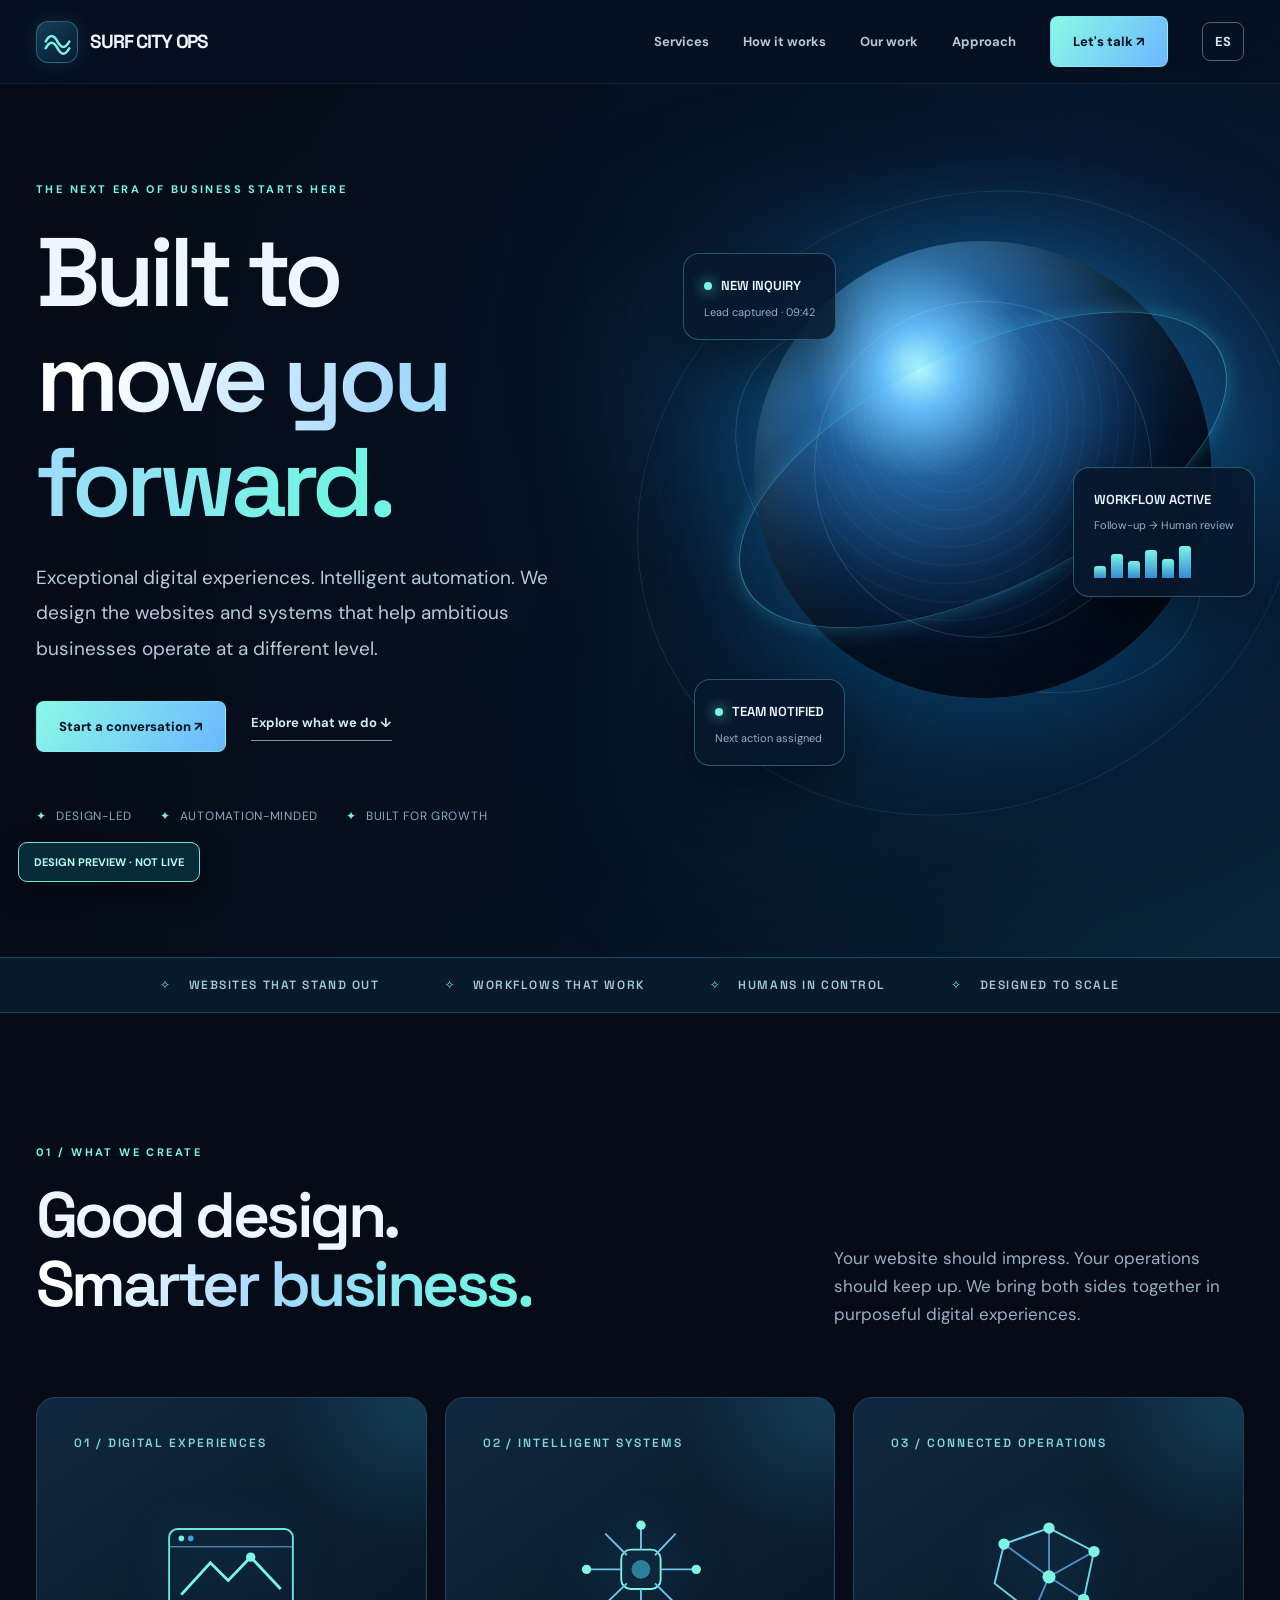
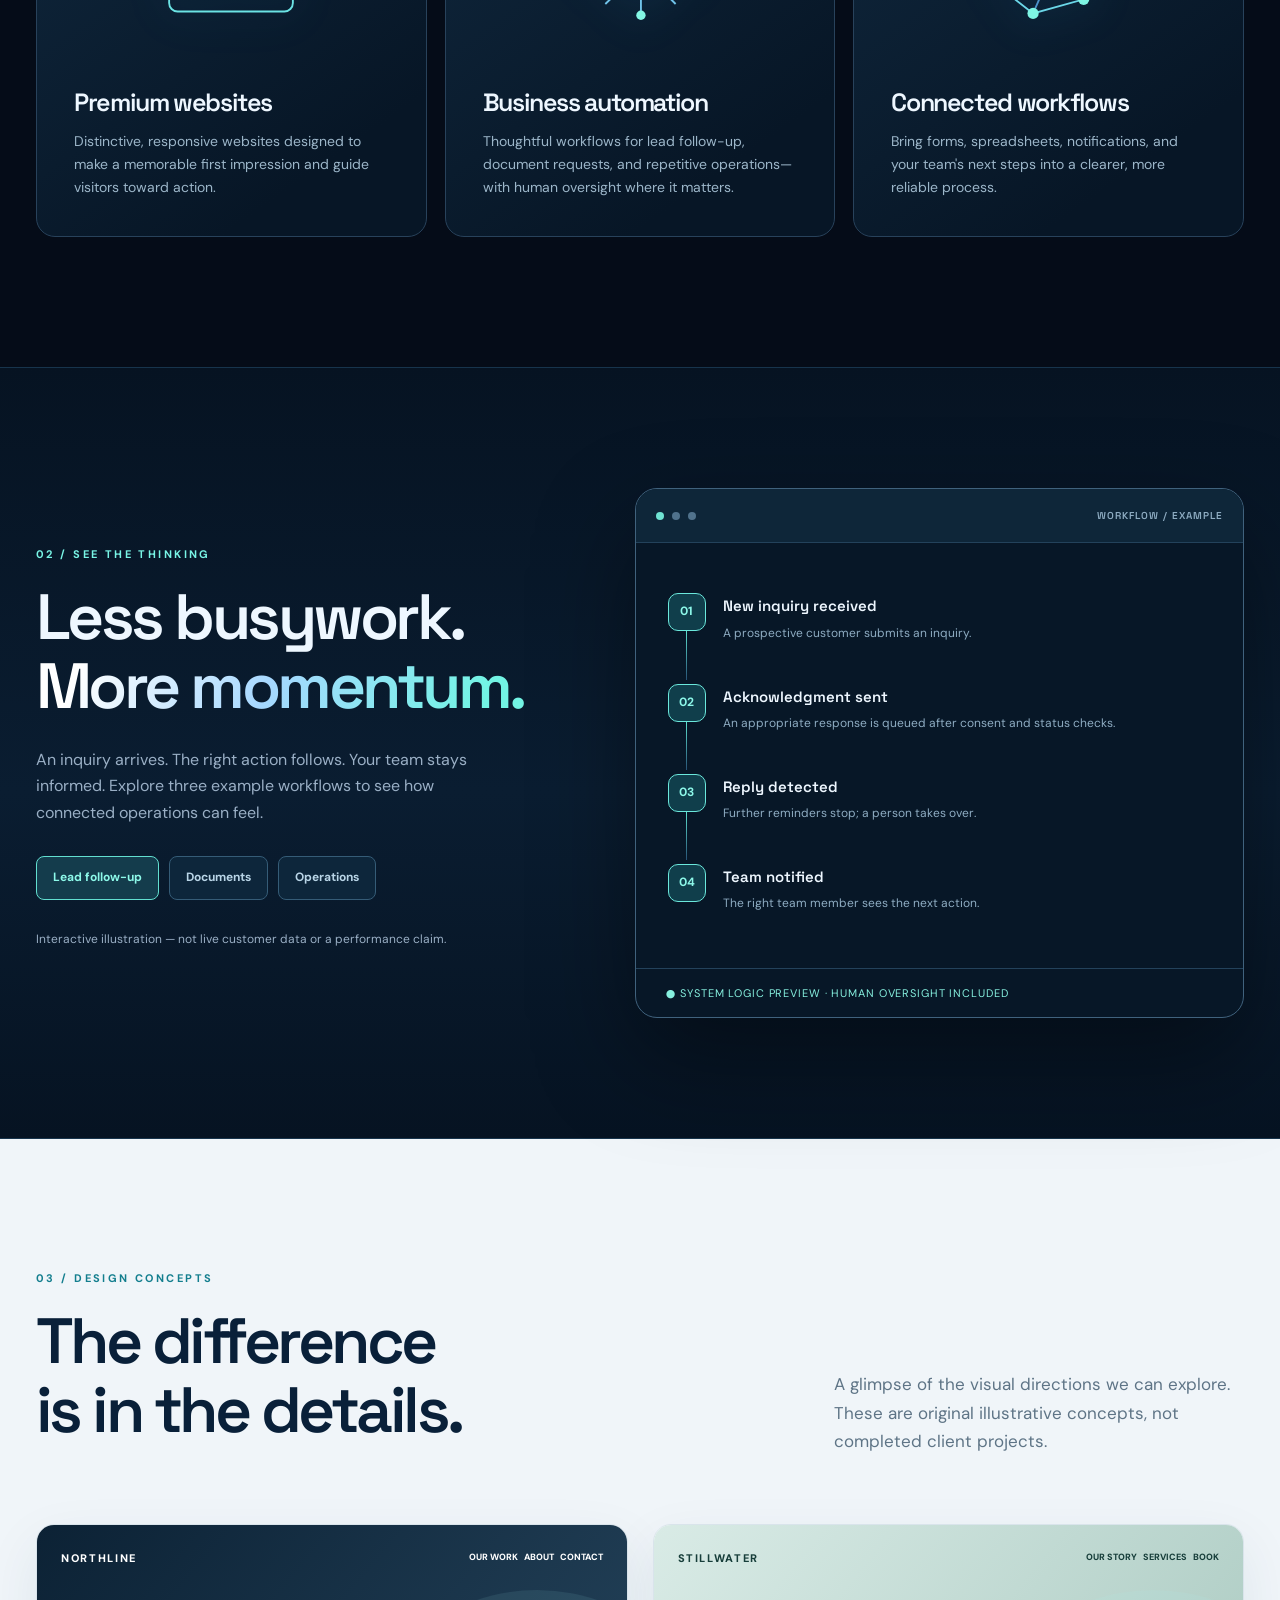
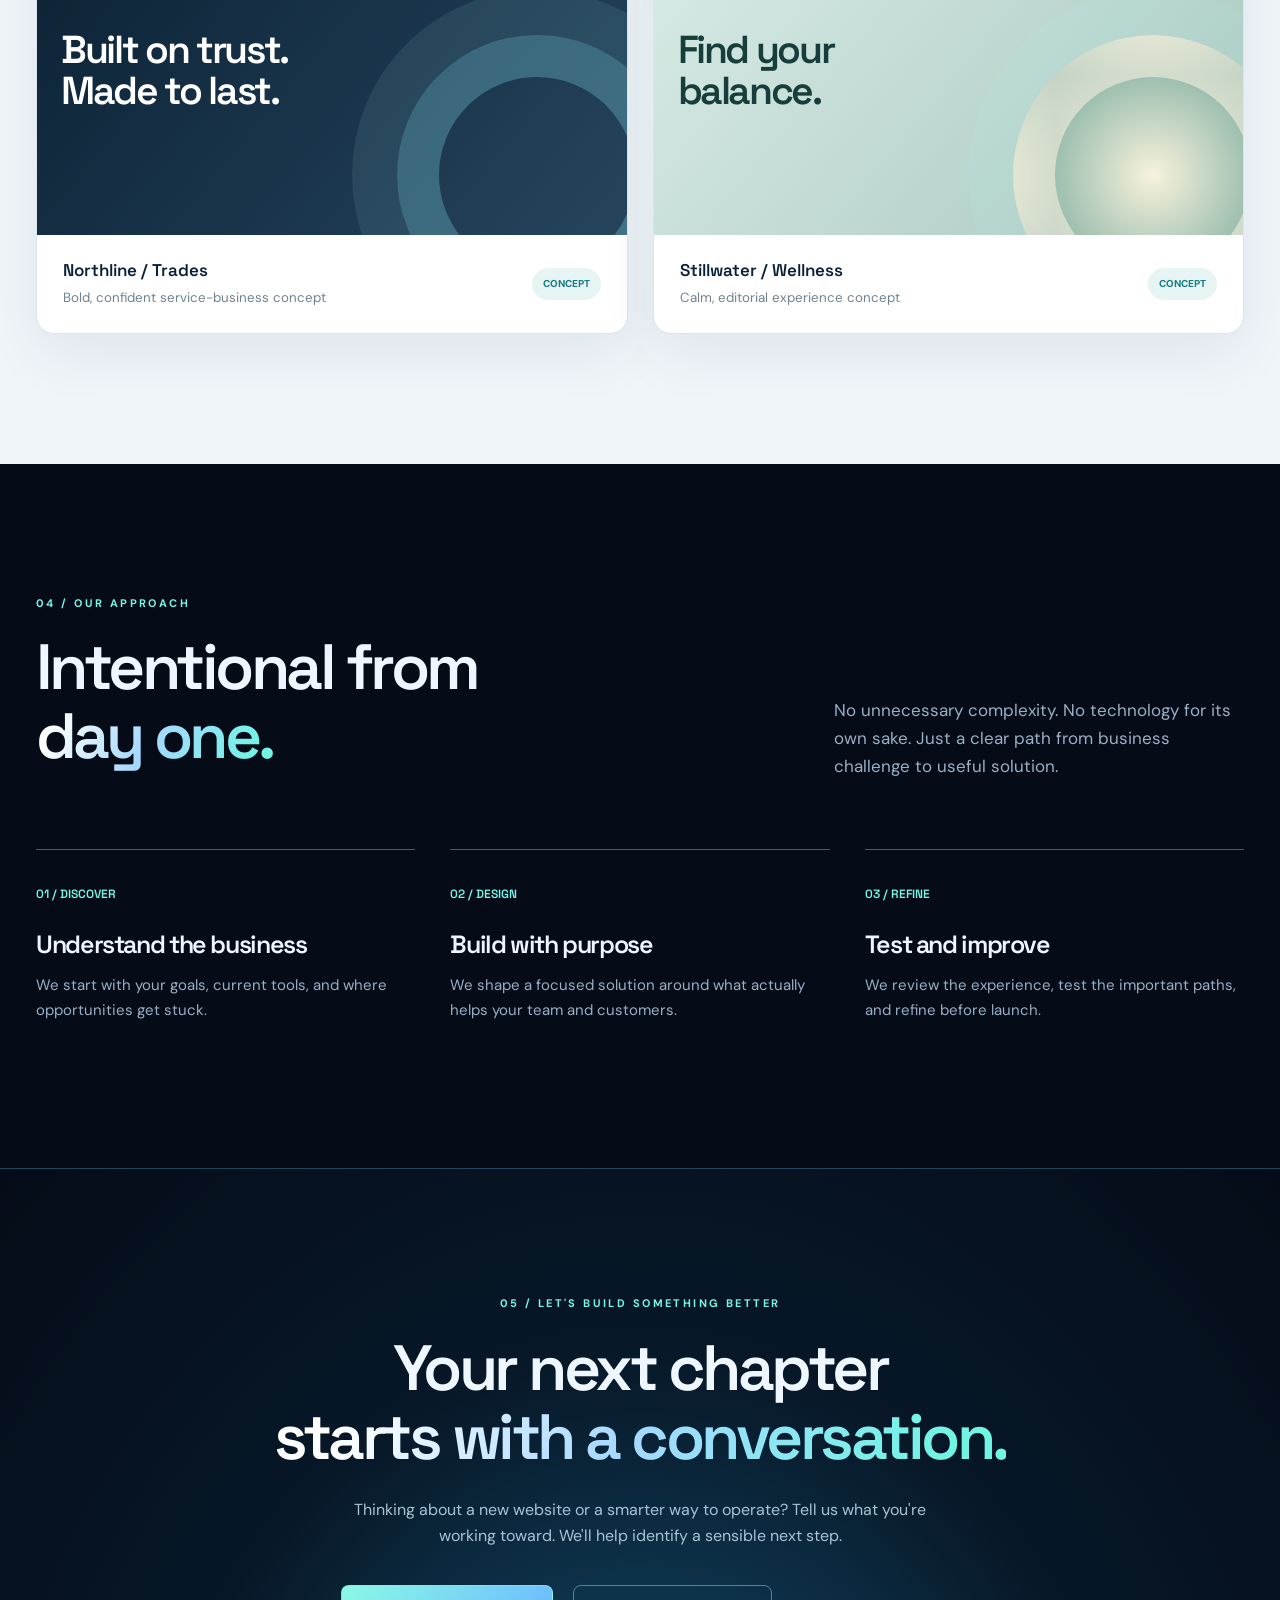
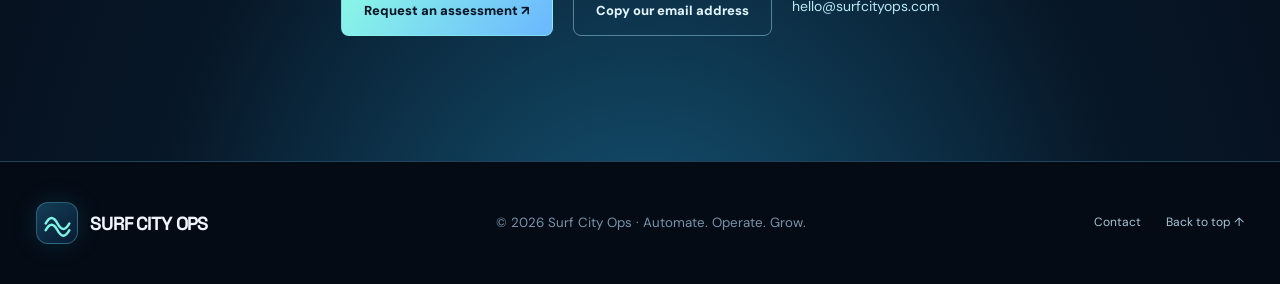
==== commit a8572bd2: "Fix JavaScript syntax error preventing interactive workflow tabs from rendering" ====
--- a/preview/index.html
+++ b/preview/index.html
@@ -73,7 +73,7 @@
 const workflows={
 leads:{en:[['New inquiry received','A prospective customer submits an inquiry.'],['Acknowledgment sent','An appropriate response is queued after consent and status checks.'],['Reply detected','Further reminders stop; a person takes over.'],['Team notified','The right team member sees the next action.']],es:[['Nueva consulta recibida','Un posible cliente envía su consulta.'],['Confirmación enviada','Se prepara una respuesta tras verificar permisos y estado.'],['Respuesta detectada','Se detienen recordatorios y una persona toma el control.'],['Equipo notificado','La persona indicada recibe la siguiente acción.']]},
 docs:{en:[['Document request','The team identifies what information is needed.'],['Receipt recorded','Incoming documents are logged for review.'],['Missing items flagged','Only outstanding items are highlighted.'],['Human verification','A team member approves the next stage.']],es:[['Solicitud de documentos','El equipo identifica los documentos necesarios.'],['Recepción registrada','Se registra lo recibido para revisión.'],['Faltantes identificados','Solo se señalan los documentos pendientes.'],['Verificación humana','Una persona aprueba la siguiente etapa.']]},
-ops:{en:[['Form submitted','Information enters a consistent workflow.'],['Record updated','The appropriate record is created or updated.'],['Rules evaluated','Exceptions and ownership are checked.'],['Next step assigned','A team member gets a clear action.']],es:[['Formulario enviado','La información entra en un flujo definido.'],['Registro actualizado','Se crea o actualiza el registro correcto.'],['Reglas evaluadas','Se revisan excepciones y responsables.'],['Siguiente paso asignado','Una persona recibe una acción clara.']]}}
+ops:{en:[['Form submitted','Information enters a consistent workflow.'],['Record updated','The appropriate record is created or updated.'],['Rules evaluated','Exceptions and ownership are checked.'],['Next step assigned','A team member gets a clear action.']],es:[['Formulario enviado','La información entra en un flujo definido.'],['Registro actualizado','Se crea o actualiza el registro correcto.'],['Reglas evaluadas','Se revisan excepciones y responsables.'],['Siguiente paso asignado','Una persona recibe una acción clara.']]}
 };
 let currentLang='en',currentDemo='leads';
 function renderDemo(){document.getElementById('demo-steps').innerHTML=workflows[currentDemo][currentLang].map((s,i)=>'<div class="demo-step"><div class="step-icon">'+String(i+1).padStart(2,'0')+'</div><div><b>'+s[0]+'</b><p>'+s[1]+'</p></div></div>').join('');document.querySelectorAll('[data-demo]').forEach(b=>b.setAttribute('aria-pressed',String(b.dataset.demo===currentDemo)));}
